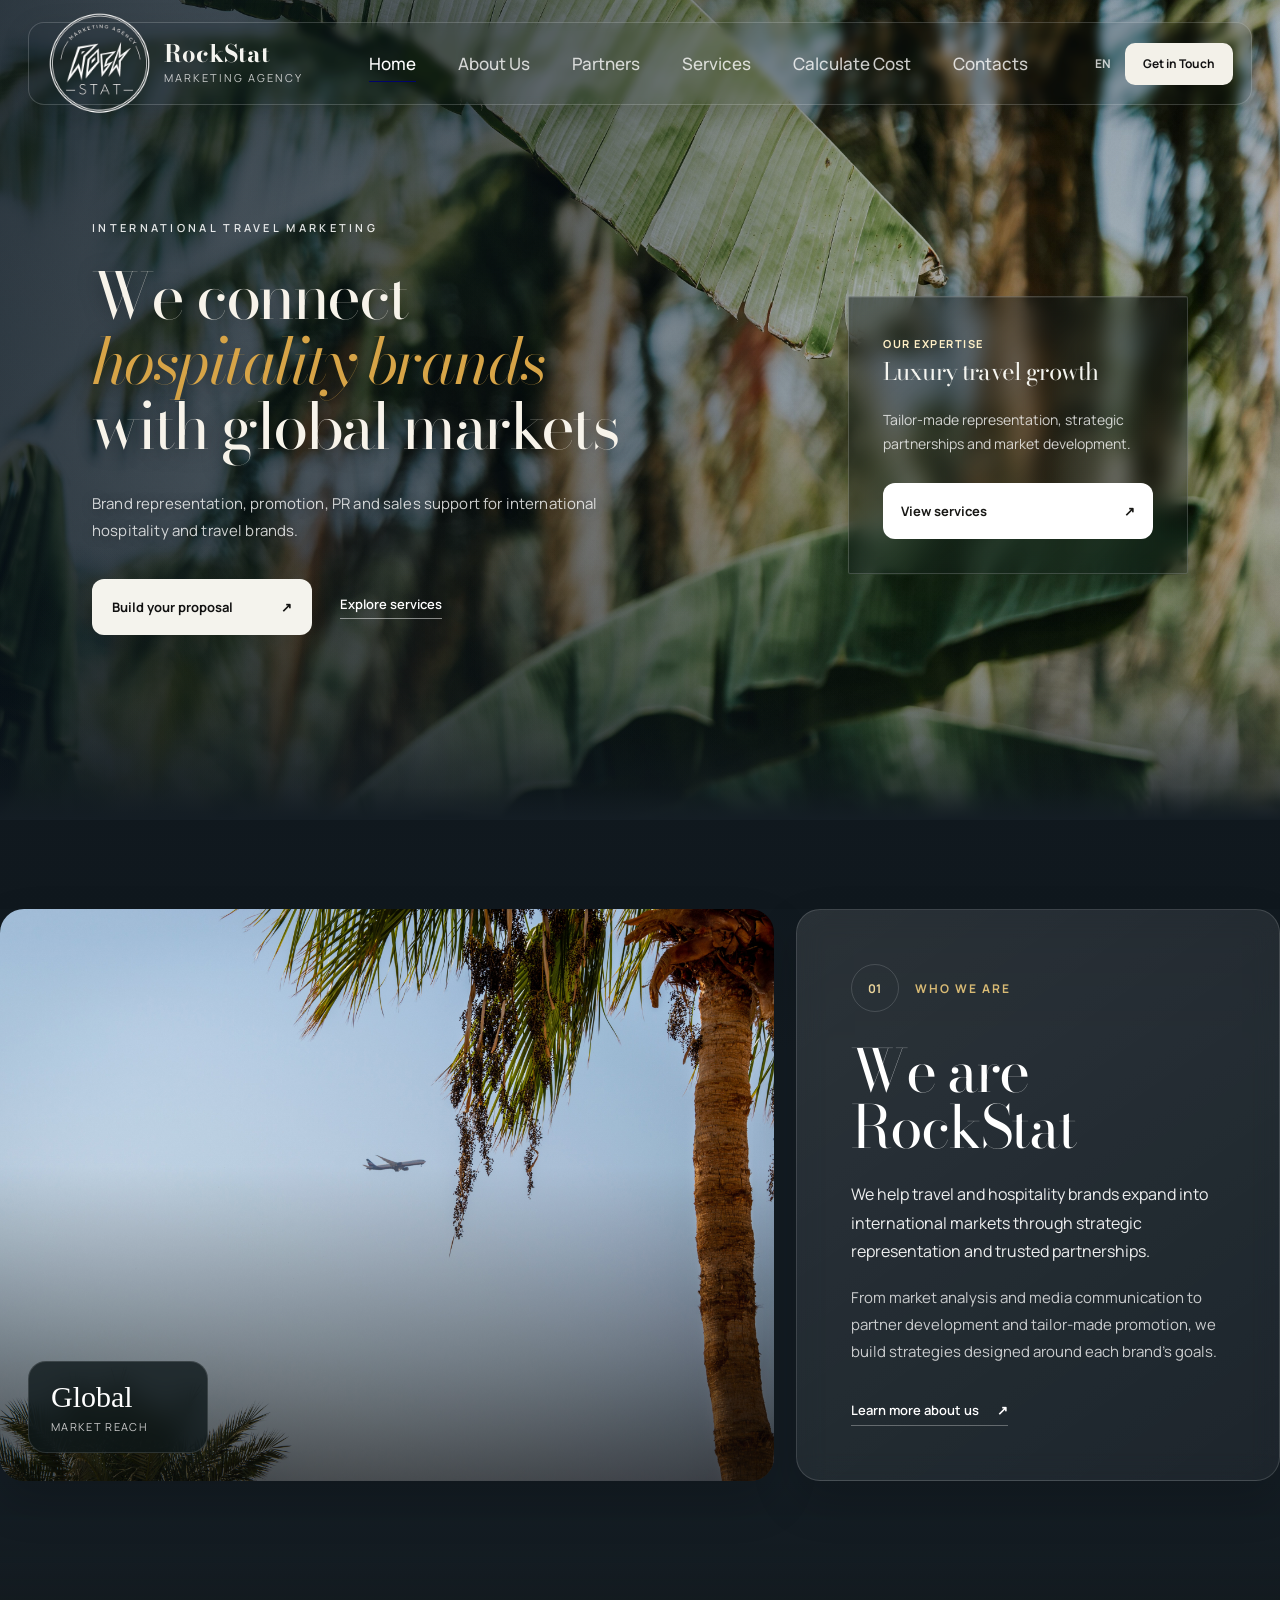
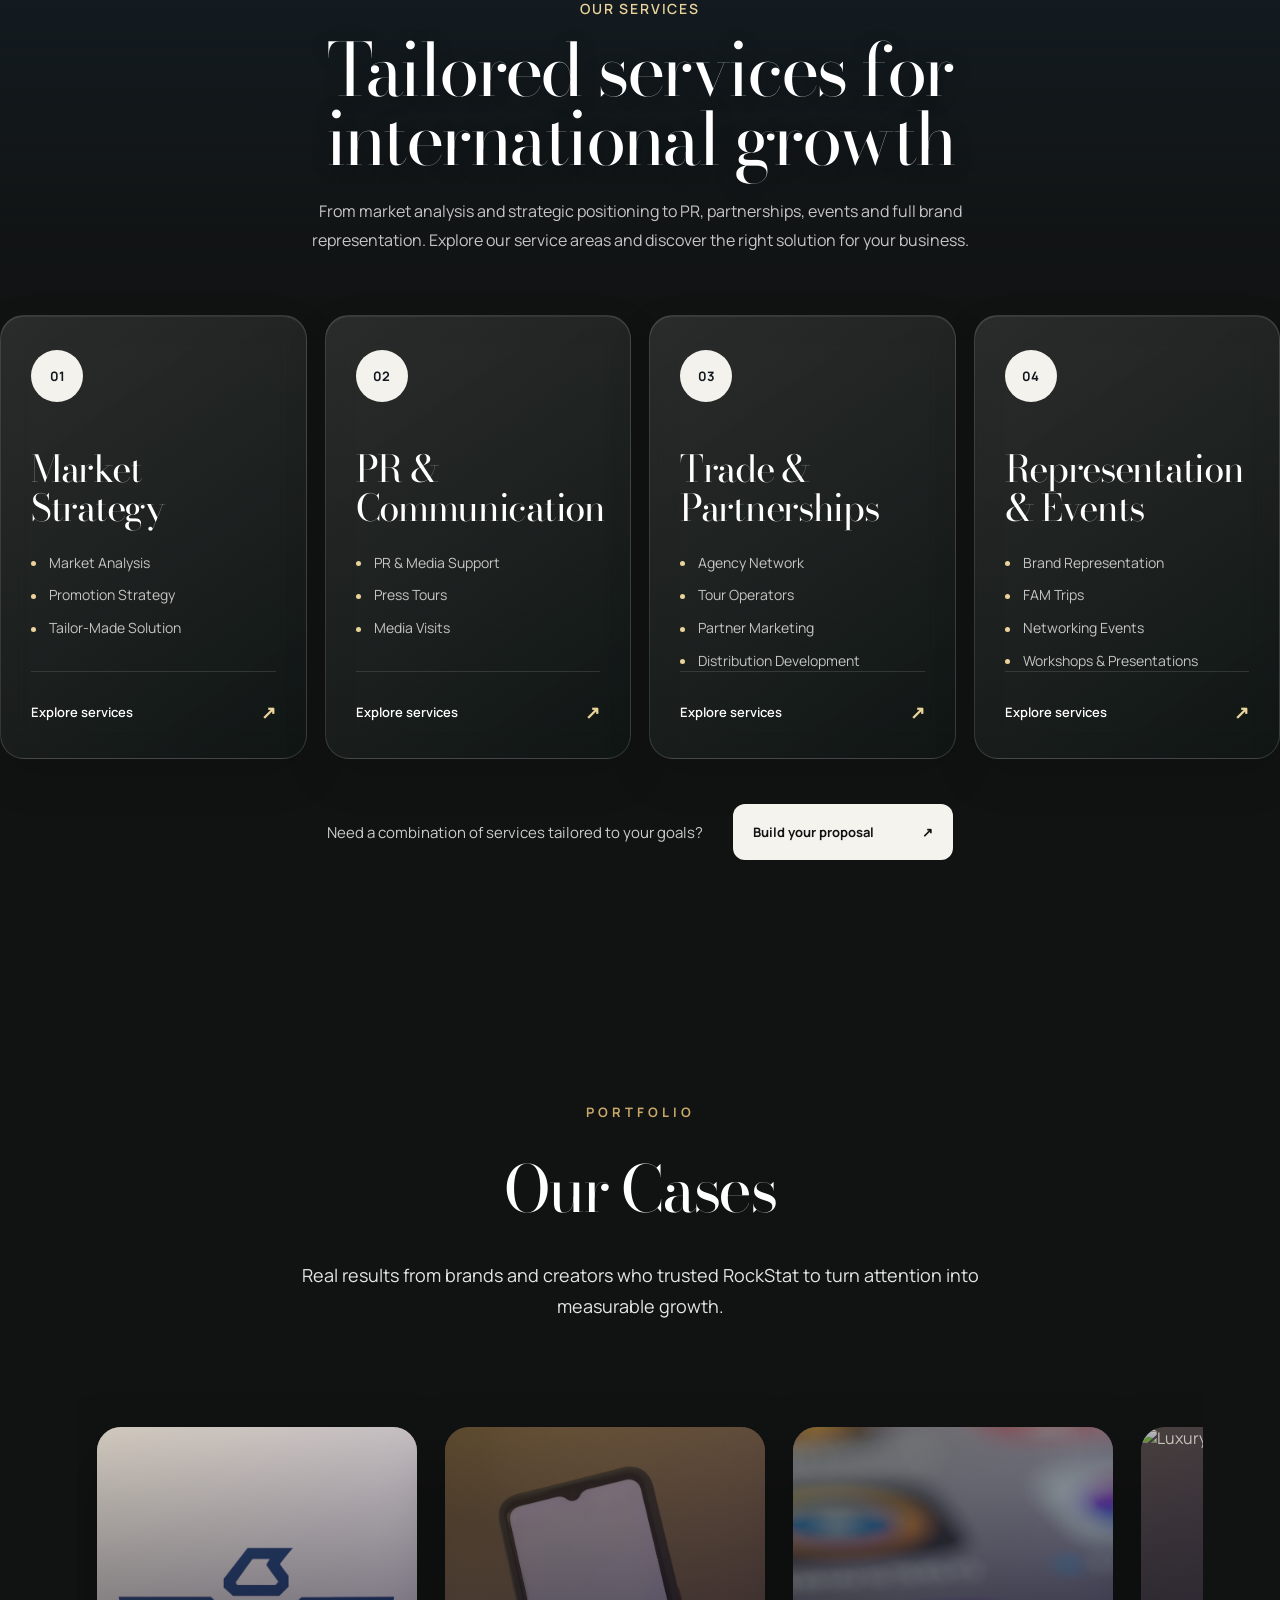
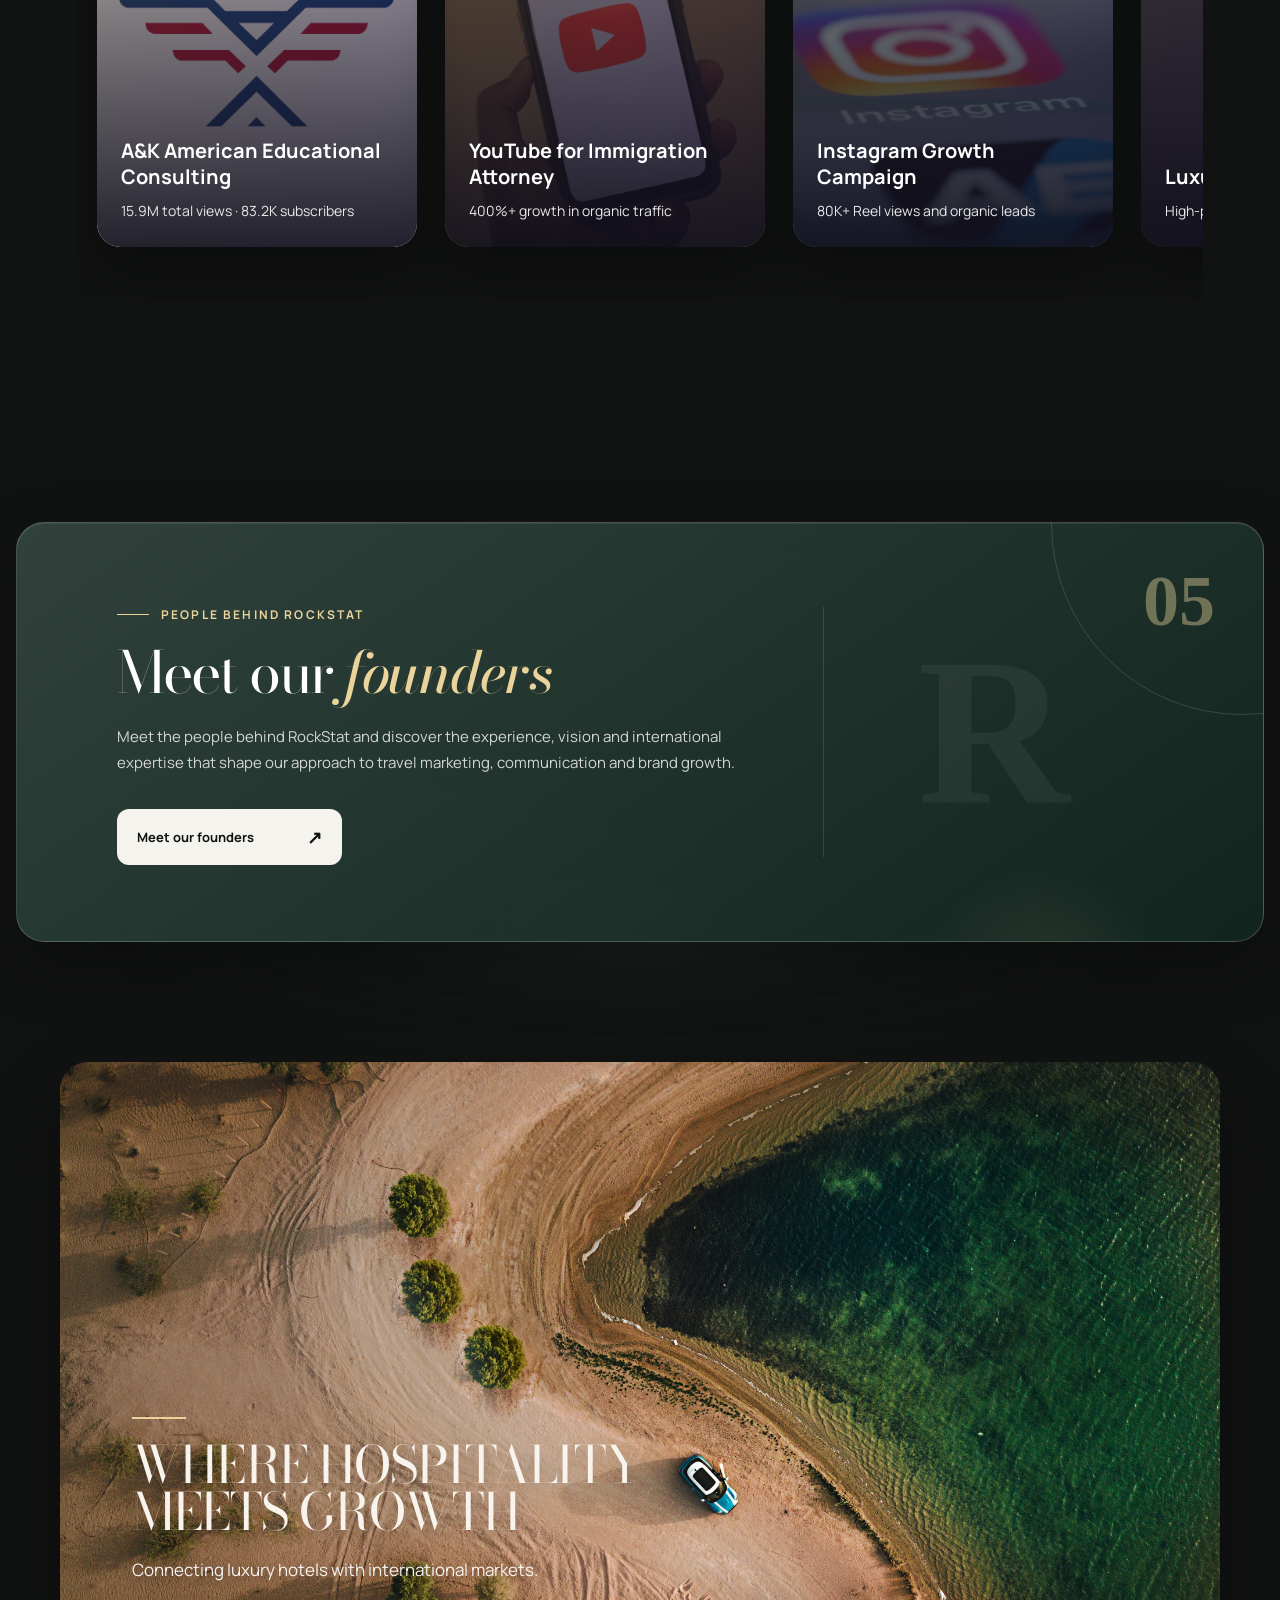
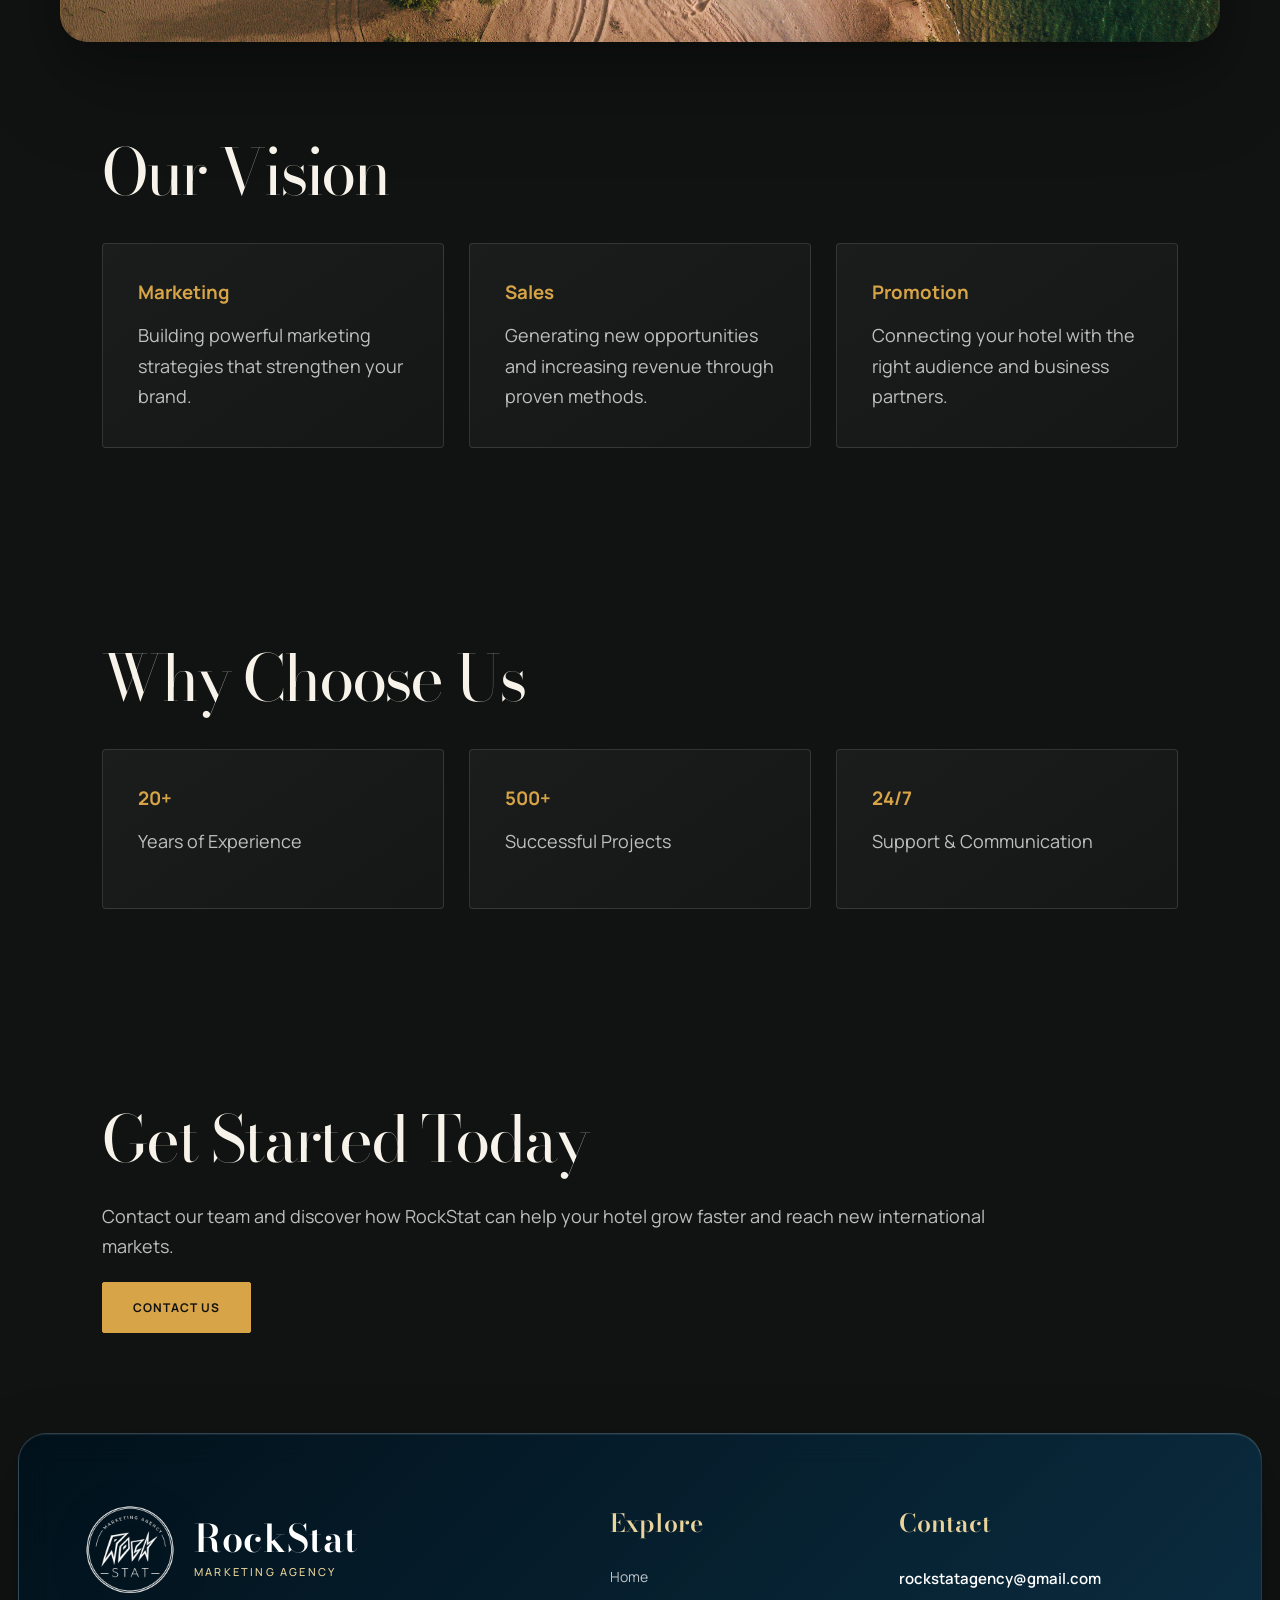
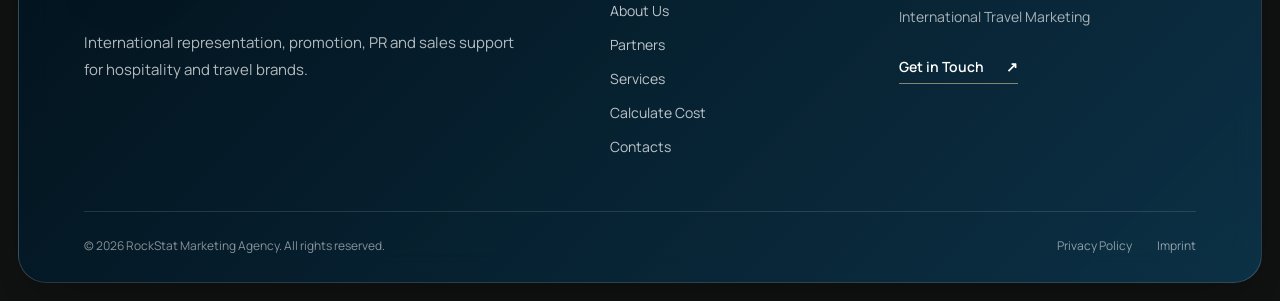
==== index.html @ 32757ea4 "Add files via upload" ====
<!DOCTYPE html>
<html lang="en">

<head>

  <meta charset="UTF-8">

  <meta
    name="viewport"
    content="width=device-width, initial-scale=1.0"
  >

  <title>RockStat Agency</title>

  <link
    rel="icon"
    type="image/png"
    href="media/logo2.png"
  >

 <link rel="preconnect" href="https://fonts.googleapis.com">

<link
  rel="preconnect"
  href="https://fonts.gstatic.com"
  crossorigin
>

<link
  href="https://fonts.googleapis.com/css2?family=Bodoni+Moda:opsz,wght@6..96,400;6..96,500;6..96,600&family=Manrope:wght@300;400;500;600;700&display=swap"
  rel="stylesheet"
>
  <link rel="stylesheet" href="index.css">

</head>

<body>

  <div class="page-wrapper">

    <main class="main-content">


      <!-- ==================================================
           HERO
           ================================================== -->

      <section class="hero-shell">

        <header class="navbar">

          <a
            href="index.html"
            class="brand"
            aria-label="RockStat home"
          >

            <img
              src="media/logo2.png"
              alt="RockStat logo"
            >

            <div>

              <strong>
                RockStat
              </strong>

              <span>
                Marketing Agency
              </span>

            </div>

          </a>


          <nav aria-label="Main navigation">

            <a
              href="index.html"
              class="active"
              aria-current="page"
            >
              Home
            </a>

            <a href="about.html">
              About Us
            </a>

            <a href="partners.html">
              Partners
            </a>

            <a href="services.html">
              Services
            </a>

            <a href="calculator.html">
              Calculate Cost
            </a>

            <a href="contacts.html">
              Contacts
            </a>

          </nav>


          <div class="nav-right">

            <span class="language">
              EN
            </span>

            <a
              href="contacts.html"
              class="nav-button"
            >
              Get in Touch
            </a>

          </div>

        </header>


        <section class="hero">

          <div class="hero-overlay"></div>


          <div class="hero-container">

            <div class="hero-content">


              <!-- LIJEVA STRANA -->

              <div class="hero-copy">

                <span class="hero-kicker">
                  INTERNATIONAL TRAVEL MARKETING
                </span>


              <div class="hero-heading">

  <h1>

    <span class="hero-line">
      We connect
    </span>

    <span class="hero-line hero-line-accent">
      hospitality brands
    </span>

    <span class="hero-line">
      with global markets
    </span>

  </h1>

</div>


                <p>
                  Brand representation, promotion, PR and sales support
                  for international hospitality and travel brands.
                </p>


                <div class="hero-actions">

                  <a
                    href="calculator.html"
                    class="primary-button"
                  >

                    Build your proposal

                    <span aria-hidden="true">
                      ↗
                    </span>

                  </a>


                  <a
                    href="services.html"
                    class="text-link"
                  >
                    Explore services
                  </a>

                </div>

              </div>


              <!-- DESNA KARTICA -->

              <aside class="hero-service-card">

                <span class="mini-label">
                  OUR EXPERTISE
                </span>

                <h2>
                  Luxury travel growth
                </h2>

                <p>
                  Tailor-made representation, strategic partnerships
                  and market development.
                </p>

                <a href="services.html">

                  View services

                  <span aria-hidden="true">
                    ↗
                  </span>

                </a>

              </aside>

            </div>

          </div>


          

        </section>

      </section>

      


  <!-- ==================================================
     WHO WE ARE
     ================================================== -->

<section class="intro-section" id="about">

  <div class="intro-grid">

    <!-- LIJEVA SLIKA -->

    <article class="intro-image-card">

      <img
        src="media/plane2.jpg"
        alt="Aircraft flying above the ocean"
        loading="lazy"
      >

      <div class="image-badge">
        <strong>Global</strong>
        <span>market reach</span>
      </div>

    </article>


    <!-- DESNA KARTICA -->

    <article class="intro-text-card">

      <div class="intro-card-top">

        <span class="section-number">
          01
        </span>

        <span class="section-kicker">
          WHO WE ARE
        </span>

      </div>

      <h2>
        We are RockStat
      </h2>

      <p class="intro-lead">
        We help travel and hospitality brands expand into international
        markets through strategic representation and trusted partnerships.
      </p>

      <p>
        From market analysis and media communication to partner development
        and tailor-made promotion, we build strategies designed around
        each brand’s goals.
      </p>

      <a href="about.html" class="card-link">
        Learn more about us
        <span aria-hidden="true">↗</span>
      </a>

    </article>

  </div>

</section>



      <!-- ==================================================
           SERVICES OVERVIEW
           ================================================== -->

      <section
        class="services-overview"
        id="services"
      >

        <div class="services-overview-heading">

          <span class="section-kicker">
            OUR SERVICES
          </span>

          <h2>
            Tailored services for international growth
          </h2>

          <p>
            From market analysis and strategic positioning to PR,
            partnerships, events and full brand representation.
            Explore our service areas and discover the right solution
            for your business.
          </p>

        </div>


        <div class="services-overview-grid">


          <!-- MARKET STRATEGY -->

          <a
            href="services.html#market-strategy"
            class="service-category-card"
          >

            <span class="service-number">
              01
            </span>

            <h3>
              Market Strategy
            </h3>

            <ul>

              <li>
                Market Analysis
              </li>

              <li>
                Promotion Strategy
              </li>

              <li>
                Tailor-Made Solution
              </li>

            </ul>

            <span class="service-card-link">

              Explore services

              <strong aria-hidden="true">
                ↗
              </strong>

            </span>

          </a>


          <!-- PR & COMMUNICATION -->

          <a
            href="services.html#pr-communication"
            class="service-category-card"
          >

            <span class="service-number">
              02
            </span>

            <h3>
              PR &amp; Communication
            </h3>

            <ul>

              <li>
                PR &amp; Media Support
              </li>

              <li>
                Press Tours
              </li>

              <li>
                Media Visits
              </li>

            </ul>

            <span class="service-card-link">

              Explore services

              <strong aria-hidden="true">
                ↗
              </strong>

            </span>

          </a>


          <!-- TRADE & PARTNERSHIPS -->

          <a
            href="services.html#trade-partnerships"
            class="service-category-card"
          >

            <span class="service-number">
              03
            </span>

            <h3>
              Trade &amp; Partnerships
            </h3>

            <ul>

              <li>
                Agency Network
              </li>

              <li>
                Tour Operators
              </li>

              <li>
                Partner Marketing
              </li>

              <li>
                Distribution Development
              </li>

            </ul>

            <span class="service-card-link">

              Explore services

              <strong aria-hidden="true">
                ↗
              </strong>

            </span>

          </a>


          <!-- REPRESENTATION & EVENTS -->

          <a
            href="services.html#representation-events"
            class="service-category-card"
          >

            <span class="service-number">
              04
            </span>

            <h3>
              Representation &amp; Events
            </h3>

            <ul>

              <li>
                Brand Representation
              </li>

              <li>
                FAM Trips
              </li>

              <li>
                Networking Events
              </li>

              <li>
                Workshops &amp; Presentations
              </li>

            </ul>

            <span class="service-card-link">

              Explore services

              <strong aria-hidden="true">
                ↗
              </strong>

            </span>

          </a>

        </div>


        <div class="services-overview-bottom">

          <p>
            Need a combination of services tailored to your goals?
          </p>

          <a
            href="calculator.html"
            class="primary-button"
          >

            Build your proposal

            <span aria-hidden="true">
              ↗
            </span>

          </a>

        </div>

      </section>



      <!-- ==================================================
           CASES
           ================================================== -->

      <section
        class="cases-section"
        id="cases"
      >

        <div class="cases-header">

          <span>
            PORTFOLIO
          </span>

          <h2>
            Our Cases
          </h2>

          <p>
            Real results from brands and creators who trusted RockStat
            to turn attention into measurable growth.
          </p>

        </div>


        <div class="cases-slider">


          <!-- CASE 1 -->

          <article class="case-card">

            <img
              src="media/consulting.png"
              alt="A&K American Educational Consulting case study"
              loading="lazy"
            >

            <div class="case-info">

              <h3>
                A&amp;K American Educational Consulting
              </h3>

              <p>
                15.9M total views · 83.2K subscribers
              </p>

            </div>

          </article>


          <!-- CASE 2 -->

          <article class="case-card">

            <img
              src="media/youtube2.jpg"
              alt="YouTube growth case study"
              loading="lazy"
            >

            <div class="case-info">

              <h3>
                YouTube for Immigration Attorney
              </h3>

              <p>
                400%+ growth in organic traffic
              </p>

            </div>

          </article>


          <!-- CASE 3 -->

          <article class="case-card">

            <img
              src="media/instagram.jpg"
              alt="Instagram growth case study"
              loading="lazy"
            >

            <div class="case-info">

              <h3>
                Instagram Growth Campaign
              </h3>

              <p>
                80K+ Reel views and organic leads
              </p>

            </div>

          </article>


          <!-- CASE 4 -->

          <article class="case-card">

            <img
              src="images/case4.jpg"
              alt="Luxury brand visibility case study"
              loading="lazy"
            >

            <div class="case-info">

              <h3>
                Luxury Brand Visibility
              </h3>

              <p>
                High-performance media positioning
              </p>

            </div>

          </article>

        </div>

      </section>





      <!-- ==================================================
     FOUNDERS PREVIEW
     ================================================== -->

<section
  class="founders-preview"
  id="about-us"
>

  <div class="founders-preview-inner">

    <div class="founders-preview-number">
      05
    </div>

    <div class="founders-preview-content">

      <span class="small-title">
        PEOPLE BEHIND ROCKSTAT
      </span>

      <h2>
        Meet our <em>founders</em>
      </h2>

      <p>
        Meet the people behind RockStat and discover the experience,
        vision and international expertise that shape our approach
        to travel marketing, communication and brand growth.
      </p>

      <a
        href="founders.html"
        class="founders-preview-link"
      >
        <span>Meet our founders</span>
        <span class="founders-preview-arrow">↗</span>
      </a>

    </div>

    <div class="founders-preview-decoration">
      <span>R</span>
    </div>

  </div>

</section>


  <!-- ==================================================
     LUXURY IMAGE SECTION
     ================================================== -->

<section class="luxury-ending">

  <div class="luxury-text">

    <h2>
      WHERE HOSPITALITY
      <br>
      MEETS GROWTH
    </h2>

    <p>
      Connecting luxury hotels with international markets.
    </p>

  </div>

</section>

      <!-- ==================================================
           OUR VISION
           ================================================== -->

      <section class="page-section">

        <div class="container">

          <h2>
            Our Vision
          </h2>

          <div class="services-grid">


            <article class="service-box">

              <h3>
                Marketing
              </h3>

              <p>
                Building powerful marketing strategies that strengthen your brand.
              </p>

            </article>


            <article class="service-box">

              <h3>
                Sales
              </h3>

              <p>
                Generating new opportunities and increasing revenue through proven methods.
              </p>

            </article>


            <article class="service-box">

              <h3>
                Promotion
              </h3>

              <p>
                Connecting your hotel with the right audience and business partners.
              </p>

            </article>

          </div>

        </div>

      </section>


      <!-- ==================================================
           WHY CHOOSE US
           ================================================== -->

      <section class="page-section">

        <div class="container">

          <h2>
            Why Choose Us
          </h2>

          <div class="partner-grid">


            <article class="partner-card">

              <h3>
                20+
              </h3>

              <p>
                Years of Experience
              </p>

            </article>


            <article class="partner-card">

              <h3>
                500+
              </h3>

              <p>
                Successful Projects
              </p>

            </article>


            <article class="partner-card">

              <h3>
                24/7
              </h3>

              <p>
                Support &amp; Communication
              </p>

            </article>

          </div>

        </div>

      </section>


      <!-- ==================================================
           CTA
           ================================================== -->

      <section class="page-section">

        <div class="container">

          <h2>
            Get Started Today
          </h2>

          <p>
            Contact our team and discover how RockStat can help your hotel
            grow faster and reach new international markets.
          </p>

          <a
            href="contacts.html"
            class="hero-btn"
          >
            Contact Us
          </a>

        </div>

      </section>

    </main>


    


    <!-- ====================================================
         FOOTER
         ==================================================== -->

    <footer class="footer">

      <div class="footer-container">


        <!-- LIJEVO: BREND -->

        <div class="footer-brand">

          <a
            href="index.html"
            class="footer-logo"
            aria-label="RockStat home"
          >

            <img
              src="media/logo2.png"
              alt="RockStat Marketing Agency logo"
            >

            <div>

              <strong>
                RockStat
              </strong>

              <span>
                Marketing Agency
              </span>

            </div>

          </a>

          <p>
            International representation, promotion, PR and sales
            support for hospitality and travel brands.
          </p>

        </div>


        <!-- SREDINA: NAVIGACIJA -->

        <div class="footer-column">

          <h3>
            Explore
          </h3>

          <nav
            class="footer-navigation"
            aria-label="Footer navigation"
          >

            <a href="index.html">
              Home
            </a>

            <a href="about.html">
              About Us
            </a>

            <a href="partners.html">
              Partners
            </a>

            <a href="services.html">
              Services
            </a>

            <a href="calculator.html">
              Calculate Cost
            </a>

            <a href="contacts.html">
              Contacts
            </a>

          </nav>

        </div>


        <!-- DESNO: KONTAKT -->

        <div class="footer-column">

          <h3>
            Contact
          </h3>

          <a
            href="mailto:rockstatagency@gmail.com"
            class="footer-email"
          >
            rockstatagency@gmail.com
          </a>

          <p>
            International Travel Marketing
          </p>

          <a
            href="contacts.html"
            class="footer-contact-link"
          >

            Get in Touch

            <span aria-hidden="true">
              ↗
            </span>

          </a>

        </div>

      </div>


      <div class="footer-bottom">

        <p>
          © 2026 RockStat Marketing Agency. All rights reserved.
        </p>

        <div class="footer-legal">

          <a href="privacy.html">
            Privacy Policy
          </a>

          <a href="imprint.html">
            Imprint
          </a>

        </div>

      </div>

    </footer>

  </div>

</body>

</html>
---- index.css ----
* {
  margin: 0;
  padding: 0;
  box-sizing: border-box;
}

:root {
  --background: #111312;
  --surface: rgba(27, 30, 28, 0.88);
  --surface-solid: #1a1d1b;
  --surface-soft: rgba(255, 255, 255, 0.055);
  --text: #f4f4ef;
  --muted: #b7bbb6;
  --accent: #01046a;
  --accent-light: #efe0bb;
  --border: rgba(255, 255, 255, 0.13);
  --shadow: 0 28px 80px rgba(0, 0, 0, 0.42);
}

html {
  scroll-behavior: smooth;
  background: var(--background);
}

body {
  min-height: 100vh;

  color: var(--text);
  background: var(--background);

  font-family: "Manrope", sans-serif;
  font-weight: 400;
}

a {
  color: inherit;
}

img {
  max-width: 100%;
}

/* =========================================================
   GLOBALNA POZADINSKA SLIKA

   Ovdje mijenjaš:
   images/travel-background.jpg

   Ova slika se proteže preko čitave stranice.
   ========================================================= */

.page-wrapper {
  position: relative;
  min-height: 100vh;
  isolation: isolate;
  background: #111312;
}

.page-wrapper::before {
  content: "";

  position: fixed;
  inset: 0;

  z-index: -2;

  background:
    linear-gradient(
      to bottom,
      rgba(18, 1, 30, 0.5),
      rgba(10, 11, 10, 0.5)
    ),
    url("media/palm2.jpg");

  background-size: cover;
  background-position: center top;
  background-repeat: no-repeat;

  filter:
    saturate(0.88)
    brightness(0.92)
    blur(0.6px);
}

.page-wrapper::after {
  content: "";

  position: fixed;
  inset: 0;

  z-index: -1;

  pointer-events: none;

  background:
    linear-gradient(
      to bottom,
      rgba(255,255,255,0.06),
      rgba(25,33,27,0.18)
    );
}

.main-content {
  width: 100%;
  overflow: hidden;
}

/* =========================================================
   HERO SHELL
   ========================================================= */

.hero-shell {
  width: 100%;
  margin: 0;
  padding: 0;
}

/* =========================================================
   NAVIGATION
   ========================================================= */

.navbar {
  position: absolute;
  top: 22px;
  left: 28px;
  right: 28px;
  z-index: 20;

  min-height: 68px;

  display: flex;
  align-items: center;
  justify-content: space-between;
  gap: 32px;

  padding: 12px 18px;

  border: 1px solid rgba(255, 255, 255, 0.18);
  border-radius: 16px;

  background: rgba(7, 18, 27, 0.08);

  backdrop-filter: blur(4px);
  -webkit-backdrop-filter: blur(4px);

  box-shadow: 0 8px 30px rgba(0, 0, 0, 0.12);
}

.brand {
  display: inline-flex;
  align-items: center;
  gap: 12px;
  text-decoration: none;
}
.brand img{

    width: 105px;
    height: 105px;

    object-fit:contain;

    margin-top:-24px;
    margin-bottom:-24px;

    z-index:5;
}

.brand strong,
.brand span {
  display: block;
}

.brand strong{

    font-family:"Cormorant Garamond",serif;

    font-size:24px;

    font-weight:700;

    line-height:1;
}

.brand span{

    margin-top:4px;

    font-size:11px;

    letter-spacing:.18em;

    color:rgba(255,255,255,.75);

    text-transform:uppercase;
}

.navbar nav {
  display: flex;
  align-items: center;
  gap:42px;
}

.navbar nav a {
  position: relative;

  color: rgba(255, 255, 255, 0.78);

  text-decoration: none;
  font-size:17px;
font-weight:500;
}

.navbar nav a::after {
  content: "";

  position: absolute;
  left: 0;
  right: 100%;
  bottom: -7px;

  height: 1px;

  background: var(--accent);
  transition: right 0.25s ease;
}

.navbar nav a:hover,
.navbar nav a.active {
  color: white;
}

.navbar nav a:hover::after,
.navbar nav a.active::after {
  right: 0;
}

.nav-right {
  display: flex;
  align-items: center;
  gap: 14px;
}

.language {
  color: rgba(255, 255, 255, 0.75);

  font-size: 12px;
  font-weight: 700;
}

.nav-button {
  display: inline-flex;
  align-items: center;
  justify-content: center;

  min-height: 42px;

  padding: 0 18px;

  border-radius: 10px;

  color: #111;
  background: #f3f1e9;

  text-decoration: none;
  font-size: 12px;
  font-weight: 700;
}
/* =========================================================
   HERO
   ========================================================= */

.hero {
  position: relative;

  width: 100%;
  min-height: 820px;

  overflow: hidden;
  border-radius: 0;

  background:
    linear-gradient(
      90deg,
      rgba(7, 18, 27, 0.76) 0%,
      rgba(7, 18, 27, 0.52) 38%,
      rgba(7, 18, 27, 0.14) 68%,
      rgba(7, 18, 27, 0.03) 100%
    ),
    url("media/palm2.jpg");

  background-size: cover;
  background-position: center 58%;
  background-repeat: no-repeat;

  margin: 0;
  box-shadow: none;
  clip-path: none;
}

/* =========================================================
   MEKI GRADIENT NA KRAJU HERO SLIKE
   ========================================================= */

.hero::after {
  content: "";

  position: absolute;
  inset: 0;

  z-index: 2;

  pointer-events: none;

  background:
    linear-gradient(
      to bottom,
      transparent 0%,
      transparent 65%,
      rgba(20, 29, 36, 0.08) 80%,
      rgba(20, 29, 36, 0.20) 90%,
      rgba(20, 29, 36, 0.38) 96%,
      #141d24 100%
    );
}
/* =========================================================
   HERO CONTAINER
   ========================================================= */

.hero-container {
  width: min(1450px, calc(100% - 44px));
  margin: 0 auto;
}


/* =========================================================
   HERO OVERLAY
   ========================================================= */

.hero-overlay {
  position: absolute;
  inset: 0;

  z-index: 1;
  pointer-events: none;

  background:
    linear-gradient(
      to bottom,
      rgba(5, 13, 20, 0.10) 0%,
      rgba(5, 13, 20, 0.02) 55%,
      rgba(5, 13, 20, 0.18) 100%
    );
}


/* =========================================================
   HERO CONTENT
   ========================================================= */

.hero-content {
  position: relative;
  z-index: 3;

  min-height: 820px;

  display: grid;
  grid-template-columns: minmax(0, 760px) 340px;
  justify-content: space-between;
  align-items: center;

  gap: 70px;

  padding: 100px 70px 70px;
}


/* =========================================================
   HERO LIJEVA STRANA
   ========================================================= */

.hero-copy {
  width: 100%;
  max-width: 720px;

  margin: 0;
}

.hero-kicker {
  display: inline-block;

  margin-bottom: 30px;

  color: rgba(255, 255, 255, 0.88);

  font-family: "Manrope", sans-serif;
  font-size: 11px;
  font-weight: 600;
  line-height: 1.4;

  letter-spacing: 0.30em;
  text-transform: uppercase;
}

.hero-heading {
  display: block;
}

.hero-heading h1 {
  width: 100%;
  max-width: 720px;

  margin: 0;

  color: #f7f3ea;

  font-family: "Bodoni Moda", serif;
  font-size: clamp(58px, 5vw, 82px);
  font-weight: 400;
  line-height: 0.98;

  letter-spacing: -0.04em;

  text-shadow:
    0 3px 22px rgba(0, 0, 0, 0.35);
}

.hero-line {
  display: block;
}

.hero-line + .hero-line {
  margin-top: 2px;
}

.hero-line-accent {
  color: #d7a447;

  font-style: italic;
  font-weight: 400;
}

.hero-copy > p {
  max-width: 560px;

  margin-top: 32px;

  color: rgba(255, 255, 255, 0.79);

  font-family: "Manrope", sans-serif;
  font-size: 15px;
  font-weight: 400;
  line-height: 1.85;

  letter-spacing: 0.01em;

  text-shadow:
    0 2px 12px rgba(0, 0, 0, 0.35);
}


/* =========================================================
   HERO BUTTONS
   ========================================================= */

.hero-actions {
  display: flex;
  align-items: center;
  flex-wrap: wrap;

  gap: 28px;

  margin-top: 34px;
}

.primary-button {
  min-width: 220px;
  min-height: 56px;

  display: inline-flex;
  align-items: center;
  justify-content: space-between;

  gap: 25px;

  padding: 0 20px;

  border-radius: 12px;

  color: #111111;
  background: #f4f3ed;

  text-decoration: none;

  font-size: 13px;
  font-weight: 700;

  transition:
    transform 0.25s ease,
    background 0.25s ease;
}

.primary-button:hover {
  background: #ffffff;
  transform: translateY(-2px);
}

.text-link,
.card-link {
  color: #ffffff;

  text-decoration: none;

  font-size: 13px;
  font-weight: 600;
}

.text-link {
  padding-bottom: 5px;

  border-bottom:
    1px solid rgba(255, 255, 255, 0.48);

  transition:
    color 0.25s ease,
    border-color 0.25s ease;
}

.text-link:hover {
  color: #ead49b;
  border-color: #ead49b;
}


/* =========================================================
   HERO DESNA KARTICA
   ========================================================= */

.hero-service-card {
  position: relative;
  align-self: center;

  width: 100%;

  margin-top: 20px;
  padding: 34px;

  border:
    1px solid rgba(255, 255, 255, 0.18);
border-radius: 2px;

  background:
  linear-gradient(
    145deg,
    rgba(10, 19, 22, 0.48),
    rgba(9, 17, 20, 0.28)
  );

  backdrop-filter: blur(10px);
  -webkit-backdrop-filter: blur(10px);

  box-shadow:
    0 18px 40px rgba(0, 0, 0, 0.18),
    inset 0 1px 0 rgba(255, 255, 255, 0.08);
}

.hero-service-card .mini-label {
  color: #fff0c7;

  font-size: 11px;
  font-weight: 700;

  letter-spacing: 0.14em;
  text-transform: uppercase;
}

.hero-service-card h2,
.hero-service-card h3 {
  .hero-service-card h2 {
  margin: 20px 0 0;

  color: #ffffff;

  font-family: "Bodoni Moda", serif;
  font-size: 42px;
  font-weight: 400;
  line-height: 0.98;

  letter-spacing: -0.04em;
}
}

.hero-service-card p {
  margin-top: 18px;

  color: rgba(255, 255, 255, 0.78);

  font-size: 14px;
  line-height: 1.7;
}

.hero-service-card a {
  width: 100%;
  min-height: 56px;

  display: flex;
  align-items: center;
  justify-content: space-between;

  margin-top: 28px;
  padding: 0 18px;

  border-radius: 12px;

  background: #ffffff;
  color: #171714;

  text-decoration: none;

  font-size: 13px;
  font-weight: 700;

  transition: transform 0.25s ease;
}

.hero-service-card a:hover {
  transform: translateY(-2px);
}



/* =========================================================
   INTRO / WHO WE ARE
   ========================================================= */

.intro-section {
  position: relative;

  margin-top: -1px;
  padding: 90px 0 0;

  background:
    linear-gradient(
      to bottom,
      #10181e 0%,
      #141d24 35%,
      #141d24 100%
    );
}


/* MEKI PRELAZ IZ HERO SLIKE */

.intro-section::before {
  content: "";

  position: absolute;
  top: -130px;
  left: 0;
  right: 0;

  height: 220px;

  pointer-events: none;

  background:
    linear-gradient(
      to bottom,
      transparent 0%,
      rgba(16, 24, 30, 0.18) 25%,
      rgba(16, 24, 30, 0.52) 55%,
      rgba(16, 24, 30, 0.84) 80%,
      #10181e 100%
    );
}

.intro-section::after {
  content: none;
}


/* =========================================================
   INTRO GRID
   ========================================================= */

.intro-grid {
  position: relative;
  z-index: 2;

  width: 100%;

  display: grid;
  grid-template-columns:
    minmax(0, 1.15fr)
    minmax(360px, 0.72fr);

  gap: 22px;

  margin: 0;
}
/* =========================================================
   INTRO CARDS
   ========================================================= */

.intro-image-card,
.intro-text-card {
  min-height: 560px;

  border-radius: 24px;
  overflow: hidden;

  box-shadow:
    0 20px 45px rgba(0, 0, 0, 0.18);
}


/* =========================================================
   INTRO IMAGE
   ========================================================= */

.intro-image-card {
  position: relative;
}

.intro-image-card img {
  width: 100%;
  height: 100%;

  display: block;

  object-fit: cover;
}

.intro-image-card::after {
  content: "";

  position: absolute;
  inset: 0;

  background:
    linear-gradient(
      to top,
      rgba(6, 8, 8, 0.66) 0%,
      rgba(6, 8, 8, 0.05) 55%,
      transparent 100%
    );
}


/* =========================================================
   IMAGE BADGE
   ========================================================= */

.image-badge {
  position: absolute;

  left: 28px;
  bottom: 28px;

  z-index: 2;

  min-width: 180px;

  padding: 18px 22px;

  border:
    1px solid rgba(255, 255, 255, 0.12);

  border-radius: 18px;

  background:
    rgba(12, 23, 25, 0.78);

  backdrop-filter: blur(12px);
  -webkit-backdrop-filter: blur(12px);
}

.image-badge strong {
  display: block;

  color: #ffffff;

  font-family:
    "Cormorant Garamond",
    "Playfair Display",
    serif;

  font-size: 30px;
  font-weight: 500;
}

.image-badge span {
  display: block;

  margin-top: 5px;

  color: #c8c8c8;

  font-size: 11px;
  letter-spacing: 0.12em;

  text-transform: uppercase;
}


/* =========================================================
   INTRO TEXT CARD
   ========================================================= */

.intro-text-card {
  display: flex;
  flex-direction: column;
  justify-content: center;

  padding: 54px;

  border:
    1px solid rgba(255, 255, 255, 0.14);

  background:
    linear-gradient(
      145deg,
      rgba(255, 255, 255, 0.10),
      rgba(255, 255, 255, 0.04)
    );

  backdrop-filter: blur(14px);
  -webkit-backdrop-filter: blur(14px);
}

.intro-card-top {
  display: flex;
  align-items: center;

  gap: 16px;

  margin-bottom: 32px;
}

.section-number {
  width: 48px;
  height: 48px;

  flex: 0 0 48px;

  display: grid;
  place-items: center;

  border:
    1px solid rgba(255, 255, 255, 0.15);

  border-radius: 50%;

  color: #ead49b;

  font-size: 12px;
  font-weight: 700;
}

.section-kicker {
  display: inline-block;

  color: #d8ba74;

  font-size: 12px;
  font-weight: 700;
  letter-spacing: 0.17em;

  text-transform: uppercase;
}

.intro-text-card h2 {
  margin: 0 0 24px;

  color: #ffffff;

  font-family:
    "Cormorant Garamond",
    "Playfair Display",
    serif;

  font-size: clamp(48px, 4.6vw, 68px);
font-weight: 400;
line-height: 0.95;

  letter-spacing: -0.03em;
}

.intro-text-card p {
  max-width: 520px;

  margin: 0 0 18px;

  color: rgba(255, 255, 255, 0.76);

  font-size: 15px;
  line-height: 1.8;
}

.intro-text-card .intro-lead {
  color: rgba(255, 255, 255, 0.92);

  font-size: 16px;
}

.card-link {
  width: fit-content;

  display: inline-flex;
  align-items: center;

  gap: 18px;

  margin-top: 18px;
  padding-bottom: 6px;

  color: #ffffff;

  border-bottom:
    1px solid rgba(255, 255, 255, 0.30);

  text-decoration: none;

  font-size: 13px;
  font-weight: 600;

  transition:
    color 0.25s ease,
    border-color 0.25s ease;
}

.card-link:hover {
  color: #ead49b;
  border-color: #ead49b;
}


/* =========================================================
   RESPONSIVE — TABLET
   ========================================================= */

@media (max-width: 1000px) {

  .hero-content {
    min-height: auto;

    grid-template-columns: 1fr;

    gap: 35px;

    padding: 90px 40px 80px;
  }

  .hero-service-card {
    max-width: 430px;

    margin-top: 0;
  }

  .intro-section {
    width: min(100% - 36px, 1320px);

    margin: 0 auto;
    padding: 36px 0 80px;
  }

  .intro-grid {
    grid-template-columns: 1fr;
  }

  .intro-image-card,
  .intro-text-card {
    min-height: 520px;
  }

}


/* =========================================================
   RESPONSIVE — MOBILE
   ========================================================= */

@media (max-width: 650px) {

  .hero {
    min-height: auto;

    background-position: 62% center;
  }

  .hero-container {
    width: min(100% - 28px, 1450px);
  }

  .hero-content {
    min-height: auto;

    padding: 105px 10px 70px;
  }

  .hero-heading h1 {
    font-size: clamp(42px, 14vw, 58px);
  }

  .hero-copy > p {
    font-size: 15px;
  }

  .hero-actions {
    align-items: flex-start;
    flex-direction: column;

    gap: 20px;
  }

  .hero-service-card {
    padding: 27px;
  }

  .intro-section {
    width: min(100% - 28px, 1320px);

    margin: 0 auto;
    padding: 28px 0 70px;
  }

  .intro-grid {
    grid-template-columns: 1fr;

    gap: 16px;
  }

  .intro-image-card {
    min-height: 430px;
  }

  .intro-text-card {
    min-height: auto;

    padding: 36px 28px;
  }

  .intro-text-card h2 {
    font-size: 44px;
  }

}
/* =========================================================
   SERVICES OVERVIEW
   ========================================================= */

/* =========================================================
   SERVICES OVERVIEW
   ========================================================= */

.services-overview {
  position: relative;

  margin-top: -2px;
  padding: 120px 0;

  overflow: hidden;
}


/* MEKI PRELAZ IZ WHO WE ARE SEKCIJE */

.services-overview::before {
  content: "";

  position: absolute;
  inset: 0;

  z-index: 1;
  pointer-events: none;

  background:
    linear-gradient(
      to bottom,
      #141d24 0%,
      rgba(20, 29, 36, 0.88) 8%,
      rgba(20, 29, 36, 0.56) 18%,
      rgba(20, 29, 36, 0.22) 30%,
      transparent 42%
    );
}

.services-overview-heading {
  max-width: 860px;

  margin: 0 auto 60px;

  text-align: center;
}

.services-overview-heading .section-kicker {
  display: block;

  color: #ead49b;

  font-size: 14px;
  font-weight: 600;
  letter-spacing: 0.13em;
  text-transform: uppercase;
}

.services-overview-heading h2 {
  margin-top: 18px;

  color: #ffffff;

  font-family: "Cormorant Garamond", "Playfair Display", serif;
  font-size: clamp(52px, 5.7vw, 82px);
    font-weight: 400;
    line-height: 0.94;
  letter-spacing: -0.03em;

  text-shadow: 0 3px 20px rgba(0, 0, 0, 0.25);
}

.services-overview-heading p {
  max-width: 720px;

  margin: 24px auto 0;

  color: rgba(255, 255, 255, 0.76);

  font-size: 16px;
  line-height: 1.8;
}

/* KARTICE */

.services-overview-grid {
  display: grid;
  grid-template-columns: repeat(4, minmax(0, 1fr));
  gap: 18px;
}

.service-category-card {
  position: relative;

  min-height: 430px;

  display: flex;
  flex-direction: column;

  padding: 34px 30px;

  overflow: hidden;

  border: 1px solid rgba(255, 255, 255, 0.14);
  border-radius: 24px;

  background:
    linear-gradient(
      145deg,
      rgba(255, 255, 255, 0.11),
      rgba(14, 31, 27, 0.3)
    );

  backdrop-filter: blur(15px);
  -webkit-backdrop-filter: blur(15px);

  color: #ffffff;
  text-decoration: none;

  box-shadow:
    0 18px 45px rgba(0, 0, 0, 0.12),
    inset 0 1px 0 rgba(255, 255, 255, 0.08);

  transition:
    transform 0.3s ease,
    border-color 0.3s ease,
    background 0.3s ease,
    box-shadow 0.3s ease;
}

.service-category-card:hover {
  transform: translateY(-8px);

  border-color: rgba(234, 212, 155, 0.48);

  background:
    linear-gradient(
      145deg,
      rgba(255, 255, 255, 0.15),
      rgba(14, 31, 27, 0.4)
    );

  box-shadow:
    0 25px 55px rgba(0, 0, 0, 0.22),
    inset 0 1px 0 rgba(255, 255, 255, 0.1);
}

/* BROJ */

.service-number {
  width: 52px;
  height: 52px;

  display: grid;
  place-items: center;

  border-radius: 50%;

  background: #f4f2ec;
  color: #111820;

  font-size: 13px;
  font-weight: 700;
}

/* NASLOV */

.service-category-card h3 {
  margin-top: 48px;

  color: #ffffff;

  font-family: "Cormorant Garamond", "Playfair Display", serif;
  font-size: 37px;
font-weight: 400;
  line-height: 1.05;
  letter-spacing: -0.02em;
}

/* LISTA */

.service-category-card ul {
  display: grid;
  gap: 11px;

  margin-top: 24px;
  padding: 0;

  list-style: none;
}

.service-category-card li {
  position: relative;

  padding-left: 18px;

  color: rgba(255, 255, 255, 0.74);

  font-size: 14px;
  line-height: 1.55;
}

.service-category-card li::before {
  content: "";

  position: absolute;
  top: 0.68em;
  left: 0;

  width: 5px;
  height: 5px;

  border-radius: 50%;

  background: #ead49b;
}

/* DONJI LINK */

.service-card-link {
  display: flex;
  align-items: center;
  justify-content: space-between;

  margin-top: auto;
  padding-top: 28px;

  border-top: 1px solid rgba(255, 255, 255, 0.12);

  color: #ffffff;

  font-size: 13px;
  font-weight: 600;
}

.service-card-link strong {
  color: #ead49b;
  font-size: 18px;

  transition: transform 0.25s ease;
}

.service-category-card:hover .service-card-link strong {
  transform: translate(3px, -3px);
}

/* DONJI CTA */

.services-overview-bottom {
  display: flex;
  align-items: center;
  justify-content: center;
  flex-wrap: wrap;
  gap: 30px;

  margin-top: 45px;
}

.services-overview-bottom p {
  color: rgba(255, 255, 255, 0.78);

  font-size: 15px;
}

/* SADRŽAJ IZNAD GRADIENTA */

.services-overview-heading,
.services-overview-grid,
.services-overview-bottom {
  position: relative;
  z-index: 2;
}

/* =========================================================
   RESPONSIVE
   ========================================================= */

@media (max-width: 1100px) {

  .services-overview-grid {
    grid-template-columns: repeat(2, minmax(0, 1fr));
  }

}

@media (max-width: 650px) {

  .services-overview {
    width: min(100% - 28px, 1320px);
    padding: 60px 0 90px;
  }

  .services-overview-heading {
    margin-bottom: 40px;
  }

  .services-overview-heading h2 {
    font-size: clamp(40px, 12vw, 58px);
  }

  .services-overview-heading p {
    font-size: 15px;
  }

  .services-overview-grid {
    grid-template-columns: 1fr;
  }

  .service-category-card {
    min-height: 390px;
  }

  .services-overview-bottom {
    align-items: stretch;
    flex-direction: column;

    text-align: center;
  }

  .services-overview-bottom .primary-button {
    width: 100%;
  }

}

/* =========================================================
   FOUNDERS PREVIEW
   USKLAĐENO SA OSTATKOM STRANICE
   ========================================================= */
/* =========================================================
   FOUNDERS PREVIEW
   MEKI PRIJELAZ PREMA LUXURY SLICI
   ========================================================= */
.founders-preview {
  position: relative;
  z-index: 2;

  width: calc(100% - 32px);
  max-width: 1760px;

  margin: 100px auto 0;
  padding: 0;

  background: transparent;
}

/* BLAGI SJAJ ISPOD FOUNDERS KARTICE */

.founders-preview::after {
  content: "";

  position: absolute;
  z-index: -1;

  left: 50%;
  bottom: -110px;

  width: min(1050px, 90vw);
  height: 260px;

  transform: translateX(-50%);

  pointer-events: none;

  background:
    radial-gradient(
      ellipse at center,
      rgba(55, 83, 70, 0.28) 0%,
      rgba(19, 35, 30, 0.15) 38%,
      transparent 72%
    );

  filter: blur(24px);
}


/* =========================================================
   GLAVNA FOUNDERS KARTICA
   ========================================================= */

.founders-preview-inner {
  position: relative;

  min-height: 420px;

  display: grid;
  grid-template-columns: minmax(0, 1fr) 340px;
  align-items: center;

  gap: 70px;

  padding: 70px 100px;

  overflow: hidden;

  border: 1px solid rgba(255, 255, 255, 0.18);
  border-radius: 28px;

  background:
    linear-gradient(
      145deg,
      rgba(54, 74, 67, 0.86),
      rgba(17, 38, 31, 0.94)
    );

  backdrop-filter: blur(16px);
  -webkit-backdrop-filter: blur(16px);

  box-shadow:
    0 24px 65px rgba(0, 0, 0, 0.28),
    inset 0 1px 0 rgba(255, 255, 255, 0.08);
}

/* BLAGI ZLATNI SJAJ */

.founders-preview-inner::before {
  content: "";

  position: absolute;

  width: 380px;
  height: 380px;

  right: -170px;
  top: -190px;

  border: 1px solid rgba(234, 212, 155, 0.18);
  border-radius: 50%;

  pointer-events: none;
}


/* DONJI BLAGI SJAJ */

.founders-preview-inner::after {
  content: "";

  position: absolute;

  width: 260px;
  height: 260px;

  right: 90px;
  bottom: -180px;

  border-radius: 50%;

  background:
    radial-gradient(
      circle,
      rgba(234, 212, 155, 0.09),
      transparent 68%
    );

  pointer-events: none;
}


/* =========================================================
   BROJ 05
   ========================================================= */

.founders-preview-number {
  position: absolute;

  top: 42px;
  right: 48px;

  z-index: 2;

  color: rgba(234, 212, 155, 0.42);

  font-family:
    "Cormorant Garamond",
    "Playfair Display",
    serif;

  font-size: 72px;
  font-weight: 600;
  line-height: 1;
}


/* =========================================================
   SADRŽAJ
   ========================================================= */

.founders-preview-content {
  position: relative;
  z-index: 3;

  max-width: 720px;
}


/* MALI NASLOV */

.founders-preview-content .small-title {
  display: inline-flex;
  align-items: center;

  gap: 12px;

  color: #ead49b;

  font-size: 12px;
  font-weight: 700;

  letter-spacing: 0.18em;
  text-transform: uppercase;
}

.founders-preview-content .small-title::before {
  content: "";

  width: 32px;
  height: 1px;

  background: #ead49b;
}


/* GLAVNI NASLOV */

.founders-preview-content h2 {
  max-width: 600px;

  margin-top: 22px;

  color: #ffffff;

  font-family:
    "Cormorant Garamond",
    "Playfair Display",
    serif;

  font-size: clamp(48px, 4.5vw, 70px);
  font-weight: 500;
  line-height: 0.95;

  letter-spacing: -0.035em;
}

.founders-preview-content h2 em {
  display: inline;

  color: #ead49b;

  font-weight: 500;
}


/* OPIS */

.founders-preview-content p {
  max-width: 650px;

  margin-top: 24px;

  color: rgba(255, 255, 255, 0.8);

  font-size: 15px;
  font-weight: 400;
  line-height: 1.75;
}


/* =========================================================
   DUGME
   ========================================================= */

.founders-preview-link {
  min-width: 225px;
  min-height: 56px;

  display: inline-flex;
  align-items: center;
  justify-content: space-between;

  gap: 28px;

  margin-top: 32px;
  padding: 0 20px;

  border: 0;
  border-radius: 12px;

  color: #111111;
  background: #f4f3ed;

  text-decoration: none;

  font-size: 13px;
  font-weight: 700;

  transition:
    transform 0.25s ease,
    background 0.25s ease;
}

.founders-preview-link:hover {
  color: #111111;
  background: #ffffff;

  transform: translateY(-2px);
}

.founders-preview-arrow {
  display: inline-flex;
  align-items: center;
  justify-content: center;

  font-size: 18px;

  transition: transform 0.25s ease;
}

.founders-preview-link:hover .founders-preview-arrow {
  transform: translate(2px, -2px);
}


/* =========================================================
   DESNA DEKORATIVNA STRANA
   ========================================================= */

.founders-preview-decoration {
  position: relative;
  z-index: 2;

  min-height: 250px;

  display: flex;
  align-items: center;
  justify-content: center;

  border-left: 1px solid rgba(255, 255, 255, 0.13);
}

.founders-preview-decoration span {
  color: rgba(255, 255, 255, 0.055);

  font-family:
    "Cormorant Garamond",
    "Playfair Display",
    serif;

  font-size: 210px;
  font-weight: 600;
  line-height: 0.75;

  user-select: none;
}

/* =========================================================
   CASES
   ========================================================= */

.cases-section {
  position: relative;

  padding: 120px 6%;

  color: white;
  background: transparent;

  overflow: hidden;
}

/* =========================================================
   CASES → LUXURY IMAGE TRANSITION
   ========================================================= */



.cases-header {
  max-width: 760px;

  margin: 0 auto 70px;

  text-align: center;
}

.cases-header span {
  color: #c9a86a;

  font-size: 13px;
  font-weight: 700;
  letter-spacing: 4px;
}

.cases-header h2 {
  margin: 18px 0 22px;

  font-family: "Playfair Display", serif;
  font-size: 64px;
}

.cases-header p {
  color: #e4e4e4;

  font-size: 18px;
  line-height: 1.7;
}

.cases-slider {
  display: flex;
  align-items: center;
  gap: 28px;

  overflow-x: auto;

  padding: 35px 20px 55px;

  scroll-behavior: smooth;
}

.case-card {
  position: relative;

  width: 320px;
  min-width: 320px;
  height: 420px;

  border-radius: 24px;

  overflow: hidden;

  background: #2a2838;

  box-shadow: 0 25px 60px rgba(0, 0, 0, 0.35);

  transition:
    transform 0.35s ease,
    box-shadow 0.35s ease;

  cursor: pointer;
}

.case-card img {
  width: 100%;
  height: 100%;

  object-fit: cover;

  display: block;

  transition:
    transform 0.35s ease,
    filter 0.35s ease;
}

.case-card::after {
  content: "";

  position: absolute;
  inset: 0;

  z-index: 1;

  background:
    linear-gradient(
      to top,
      rgba(15, 14, 25, 0.9),
      rgba(15, 14, 25, 0.15)
    ),
    linear-gradient(
      135deg,
      rgba(201, 168, 106, 0.25),
      rgba(95, 62, 160, 0.25)
    );
}

.case-info {
  position: absolute;
  z-index: 2;

  left: 24px;
  right: 24px;
  bottom: 26px;
}

.case-info h3 {
  margin-bottom: 10px;

  font-size: 20px;
  line-height: 1.3;
}

.case-info p {
  color: #e8e8e8;

  font-size: 14px;
  line-height: 1.5;
}

.case-card:hover {
  transform: translateY(-18px) scale(1.04);

  box-shadow: 0 35px 80px rgba(201, 168, 106, 0.35);
}

.case-card:hover img {
  transform: scale(1.12);

  filter: brightness(1.12);
}

.cases-slider::-webkit-scrollbar {
  height: 8px;
}

.cases-slider::-webkit-scrollbar-track {
  border-radius: 20px;

  background: rgba(255, 255, 255, 0.08);
}

.cases-slider::-webkit-scrollbar-thumb {
  border-radius: 20px;

  background: #c9a86a;
}
/* =========================================================
   LUXURY IMAGE
   ========================================================= */

.luxury-ending {
  position: relative;

  width: min(1500px, calc(100% - 120px));
  min-height: 580px;

  margin: 120px auto 0;

  overflow: hidden;

  border-radius: 28px;

  background: url("media/dubainature2.jpg") center center / cover no-repeat;

  box-shadow:
    0 20px 45px rgba(0,0,0,.18),
    0 45px 90px rgba(0,0,0,.24);

  isolation: isolate;
}

/* BLAGI TAMNI OVERLAY RADI ČITLJIVOSTI */

.luxury-ending::before{
    content:"";

    position:absolute;
    inset:0;

    background:
        linear-gradient(
            90deg,
            rgba(8,12,16,.32) 0%,
            rgba(8,12,16,.14) 28%,
            rgba(8,12,16,0) 55%
        );

    z-index:1;
}


/* =========================================================
   TEXT
   ========================================================= */

.luxury-text{

    position:absolute;

    left:72px;
    bottom:58px;

    z-index:2;

    width:560px;
    max-width:calc(100% - 120px);

    padding:0;

    background:none;
    border:none;
    backdrop-filter:none;
}


.luxury-text h2{

    margin:0;

    color:#f8f4ed;

    font-family:
    "Cormorant Garamond",
    "Playfair Display",
    serif;

    font-size:clamp(48px,4vw,72px);

    font-weight:500;

    line-height:.92;

    letter-spacing:-.03em;

    text-shadow:
        0 6px 18px rgba(0,0,0,.28);
}


.luxury-text p{

    margin-top:20px;

    max-width:420px;

    color:rgba(255,255,255,.92);

    font-size:17px;

    line-height:1.65;

    text-shadow:
        0 3px 10px rgba(0,0,0,.35);
}

.luxury-text::before{

    content:"";

    display:block;

    width:54px;
    height:2px;

    margin-bottom:22px;

    background:#ead49b;
}
/* =========================================================
   NORMALNE SEKCIJE
   ========================================================= */

.page-section{
    position:relative;

    min-height:auto;

    padding:100px 8%;

    background:transparent;
}

.container {
  max-width: 1200px;

  margin: 0 auto;
}

.page-section h2 {
  margin-bottom: 30px;

  color: #f7f3ea;

  font-family: "Bodoni Moda", serif;
  font-size: clamp(44px, 5vw, 64px);
  font-weight: 400;
  line-height: 0.96;
}

.page-section p {
  max-width: 900px;

  color: rgba(255, 255, 255, 0.72);

  font-size: 18px;
  line-height: 1.7;
}

.partner-grid,
.services-grid {
  display: grid;
  grid-template-columns: repeat(3, 1fr);

  gap: 25px;

  margin-top: 40px;
}

.partner-card,
.service-box {
  min-height: 160px;

  padding: 35px;

  border: 1px solid rgba(255, 255, 255, 0.12);
  border-radius: 4px;

  background:
    linear-gradient(
      145deg,
      rgba(255, 255, 255, 0.045),
      rgba(255, 255, 255, 0.018)
    );
}

.partner-card h3,
.service-box h3 {
  margin-bottom: 15px;

  color: #d7a447;
}

.hero-btn {
  display: inline-flex;
  align-items: center;
  justify-content: center;

  margin-top: 20px;
  padding: 16px 30px;

  border: 1px solid #d7a447;
  border-radius: 2px;

  color: #111111;
  background: #d7a447;

  font-family: "Manrope", sans-serif;
  font-size: 12px;
  font-weight: 700;

  letter-spacing: 0.08em;
  text-decoration: none;
  text-transform: uppercase;

  cursor: pointer;
}

/* =========================================================
   FOOTER
   ========================================================= */

.footer {
  position: relative;
  z-index: 5;

  width: min(1450px, calc(100% - 36px));

  margin: 0 auto 18px;
  padding: 70px 65px 28px;

  border: 1px solid rgba(255, 255, 255, 0.16);
  border-radius: 28px;

  background:
    linear-gradient(
      135deg,
      rgba(0, 17, 28, 0.9),
      rgba(11, 57, 84, 0.78)
    );

  backdrop-filter: blur(16px);
  -webkit-backdrop-filter: blur(16px);

  box-shadow:
    0 24px 70px rgba(0, 0, 0, 0.28),
    inset 0 1px 0 rgba(255, 255, 255, 0.08);

  color: #ffffff;
}

.footer-container {
  display: grid;
  grid-template-columns: minmax(280px, 1.5fr) 0.7fr 1fr;
  gap: 80px;

  padding-bottom: 55px;
}

/* BREND */

.footer-brand {
  max-width: 480px;
}

.footer-logo {
  display: inline-flex;
  align-items: center;
  gap: 18px;

  color: #ffffff;
  text-decoration: none;
}

.footer-logo img {
  width: 92px;
  height: 92px;

  object-fit: contain;

  filter: drop-shadow(0 8px 20px rgba(0, 0, 0, 0.3));
}

.footer-logo strong,
.footer-logo span {
  display: block;
}

.footer-logo strong {
  font-family: "Cormorant Garamond", "Playfair Display", serif;

  font-size: 38px;
  font-weight: 600;
  line-height: 0.95;
}

.footer-logo span {
  margin-top: 8px;

  color: #ead49b;

  font-size: 11px;
  font-weight: 500;
  letter-spacing: 0.2em;
  text-transform: uppercase;
}

.footer-brand > p {
  max-width: 430px;

  margin-top: 28px;

  color: rgba(255, 255, 255, 0.7);

  font-size: 15px;
  line-height: 1.8;
}

/* KOLONE */

.footer-column h3 {
  margin-bottom: 25px;

  color: #ead49b;

  font-family: "Cormorant Garamond", "Playfair Display", serif;

  font-size: 25px;
  font-weight: 600;
}

.footer-navigation {
  display: flex;
  flex-direction: column;
  align-items: flex-start;
  gap: 15px;
}

.footer-navigation a {
  position: relative;

  color: rgba(255, 255, 255, 0.74);

  text-decoration: none;

  font-size: 14px;

  transition:
    color 0.25s ease,
    transform 0.25s ease;
}

.footer-navigation a:hover {
  color: #ffffff;
  transform: translateX(4px);
}

/* KONTAKT */

.footer-email {
  display: inline-block;

  color: #ffffff;

  text-decoration: none;
  overflow-wrap: anywhere;

  font-size: 15px;
  font-weight: 600;

  transition: color 0.25s ease;
}

.footer-email:hover {
  color: #ead49b;
}

.footer-column > p {
  margin-top: 16px;

  color: rgba(255, 255, 255, 0.65);

  font-size: 14px;
  line-height: 1.7;
}

.footer-contact-link {
  display: inline-flex;
  align-items: center;
  gap: 22px;

  margin-top: 28px;
  padding-bottom: 7px;

  border-bottom: 1px solid rgba(234, 212, 155, 0.55);

  color: #ffffff;

  text-decoration: none;

  font-size: 14px;
  font-weight: 600;

  transition:
    color 0.25s ease,
    border-color 0.25s ease;
}

.footer-contact-link:hover {
  color: #ead49b;
  border-color: #ead49b;
}

/* DONJA LINIJA */

.footer-bottom {
  display: flex;
  align-items: center;
  justify-content: space-between;
  gap: 30px;

  padding-top: 25px;

  border-top: 1px solid rgba(255, 255, 255, 0.12);
}

.footer-bottom p {
  color: rgba(255, 255, 255, 0.52);

  font-size: 12px;
}

.footer-legal {
  display: flex;
  align-items: center;
  gap: 25px;
}

.footer-legal a {
  color: rgba(255, 255, 255, 0.55);

  text-decoration: none;

  font-size: 12px;

  transition: color 0.25s ease;
}

.footer-legal a:hover {
  color: #ffffff;
}





/* =========================================================
   LUXURY EDITORIAL TYPOGRAPHY
   ========================================================= */

.brand strong,
.hero-heading h1,
.hero-service-card h2,
.intro-text-card h2,
.services-overview-heading h2,
.service-category-card h3,
.founders-preview-content h2,
.cases-header h2,
.luxury-text h2,
.page-section h2,
.footer-logo strong,
.footer-column h3 {
  font-family: "Bodoni Moda", serif;
}

.hero-service-card h2,
.intro-text-card h2,
.services-overview-heading h2,
.service-category-card h3,
.founders-preview-content h2,
.cases-header h2,
.luxury-text h2,
.page-section h2 {
  font-weight: 400;
  letter-spacing: -0.035em;
}

/* =========================================================
   FOOTER RESPONSIVE
   ========================================================= */

@media (max-width: 900px) {

  .footer {
    padding: 55px 38px 28px;
  }

  .footer-container {
    grid-template-columns: 1fr 1fr;
    gap: 50px;
  }

  .footer-brand {
    grid-column: 1 / -1;
  }

}

@media (max-width: 600px) {

  .footer {
    width: calc(100% - 20px);

    margin-bottom: 10px;
    padding: 45px 24px 24px;

    border-radius: 22px;
  }

  .footer-container {
    grid-template-columns: 1fr;
    gap: 42px;

    padding-bottom: 40px;
  }

  .footer-brand {
    grid-column: auto;
  }

  .footer-logo img {
    width: 72px;
    height: 72px;
  }

  .footer-logo strong {
    font-size: 32px;
  }

  .footer-bottom {
    align-items: flex-start;
    flex-direction: column;
    gap: 18px;
  }

  .footer-legal {
    flex-wrap: wrap;
  }

}








/* =========================================================
   FOUNDERS PREVIEW – TABLET
   ========================================================= */

@media (max-width: 1000px) {

  .founders-preview-inner {
    grid-template-columns: minmax(0, 1fr) 190px;

    gap: 35px;

    padding: 52px 45px;
  }

  .founders-preview-decoration span {
    font-size: 160px;
  }

}


/* =========================================================
   FOUNDERS PREVIEW – MOBILE
   ========================================================= */

@media (max-width: 760px) {

  .founders-preview {
    width: min(100% - 28px, 1320px);

    padding-bottom: 70px;
  }

  .founders-preview-inner {
    min-height: auto;

    display: block;

    padding: 42px 26px;

    border-radius: 22px;
  }

  .founders-preview-number {
    position: static;

    margin-bottom: 20px;

    font-size: 58px;
  }

  .founders-preview-content h2 {
    font-size: 50px;
  }

  .founders-preview-content p {
    font-size: 14px;
  }

  .founders-preview-link {
    width: 100%;
  }

  .founders-preview-decoration {
    display: none;
  }

}
@media (max-width: 700px) {

  .luxury-ending {
    min-height: 620px;

    padding: 0 28px 65px;

    background-position: 60% top;
  }

  .luxury-text h2 {
    font-size: clamp(42px, 12vw, 58px);
    line-height: 0.98;
  }

  .luxury-text p {
    margin-top: 22px;

    font-size: 14px;
  }

}
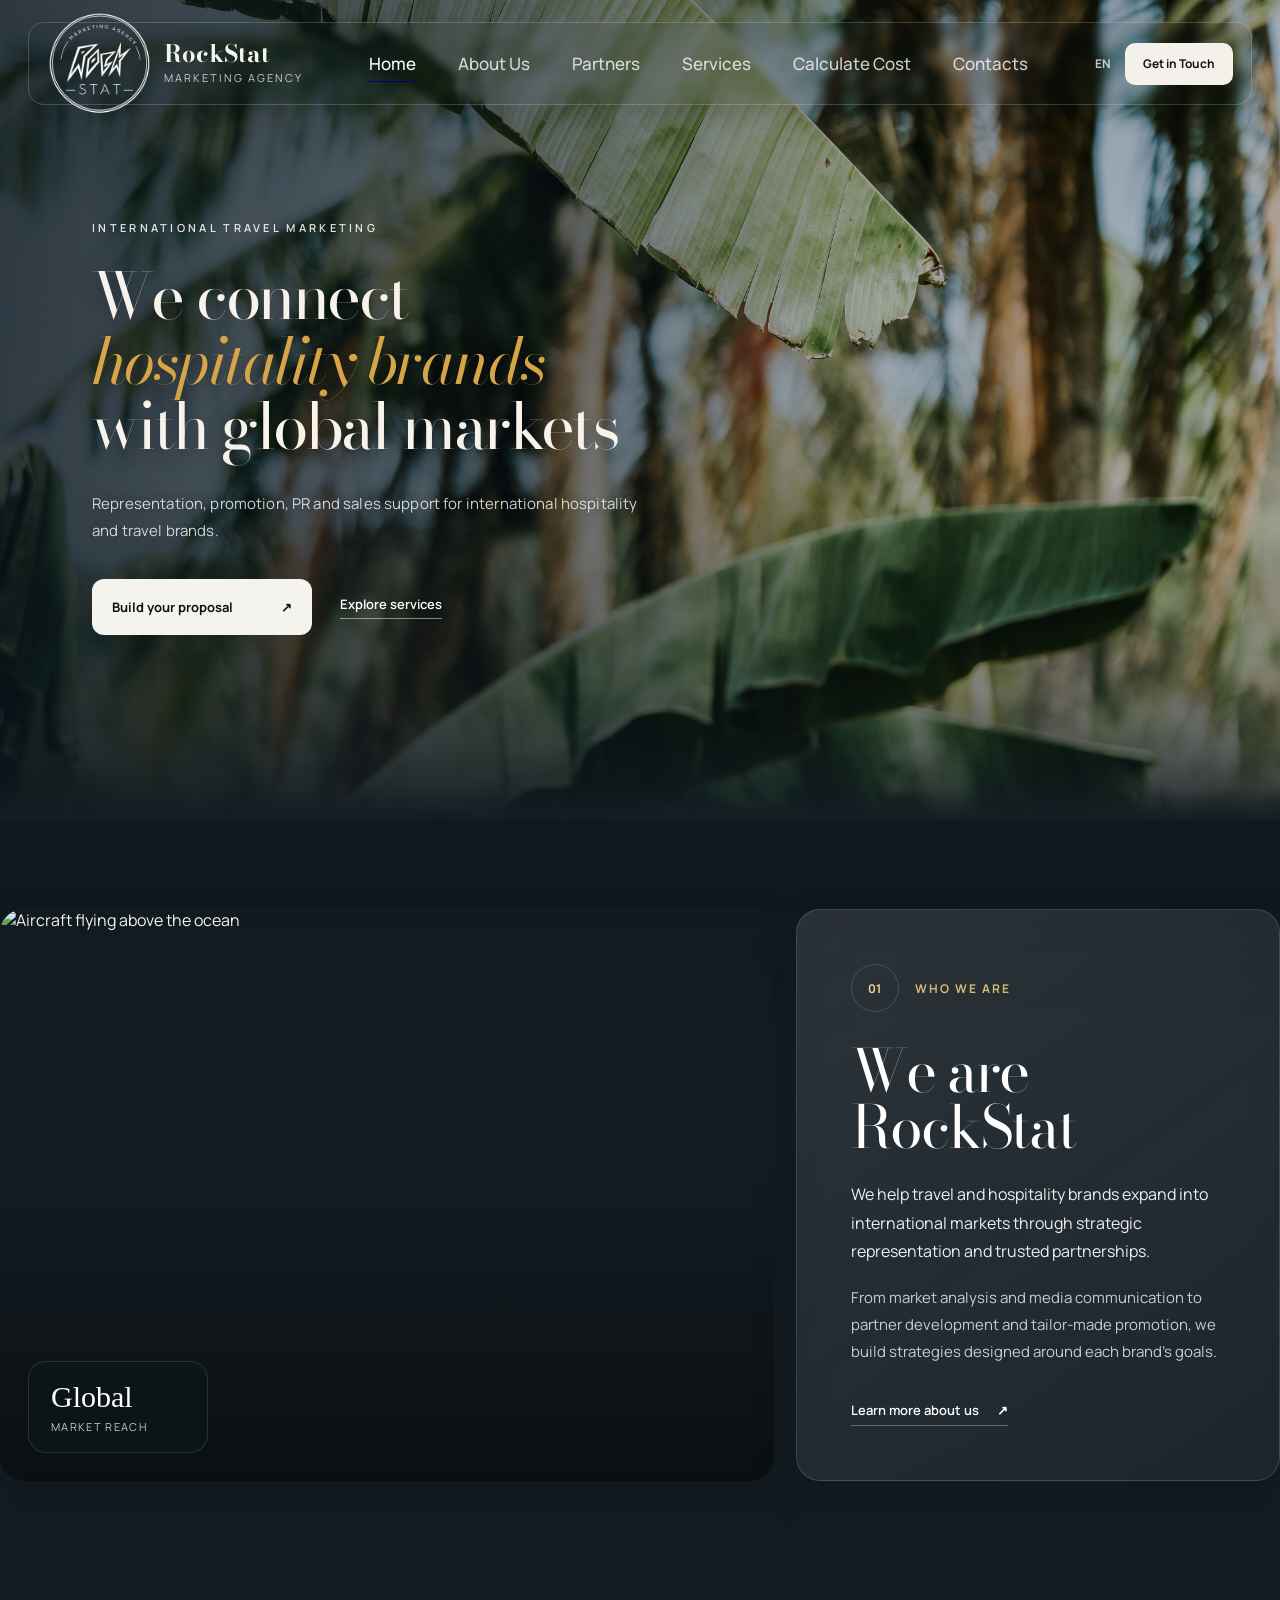
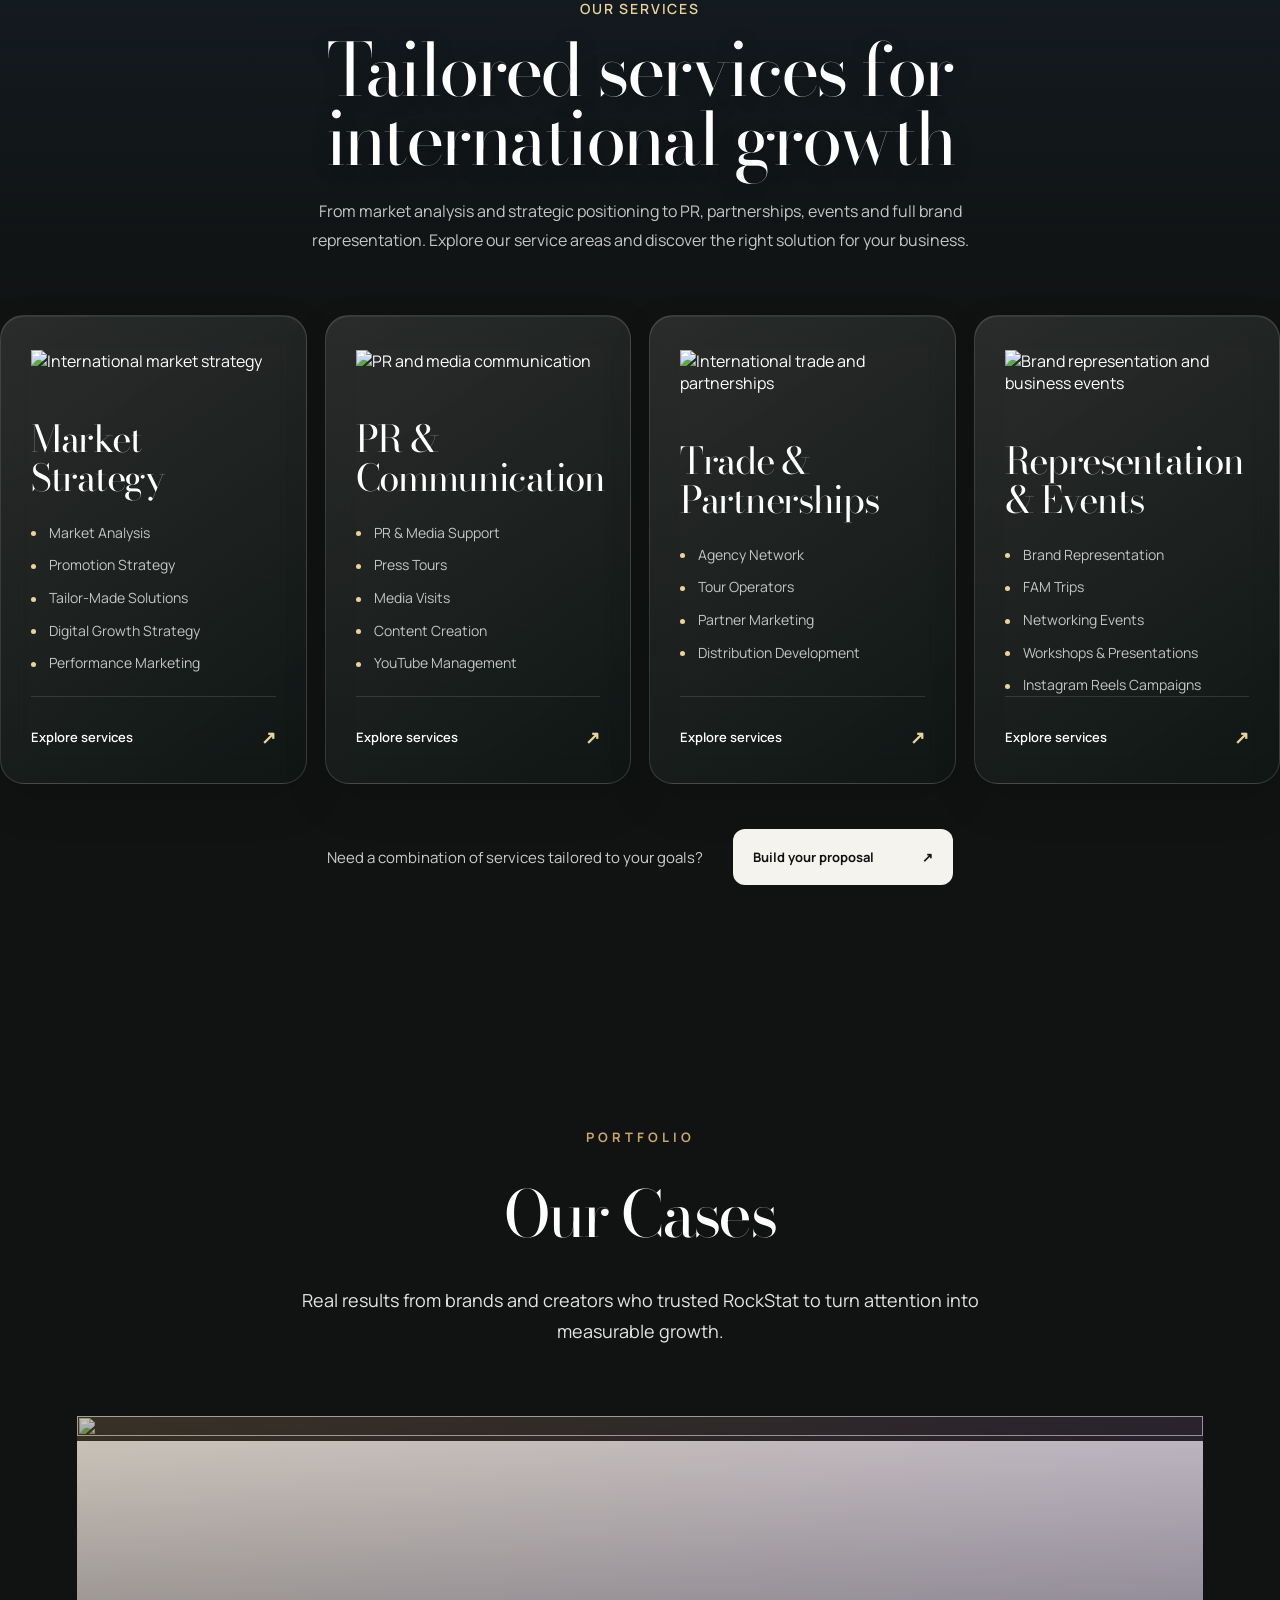
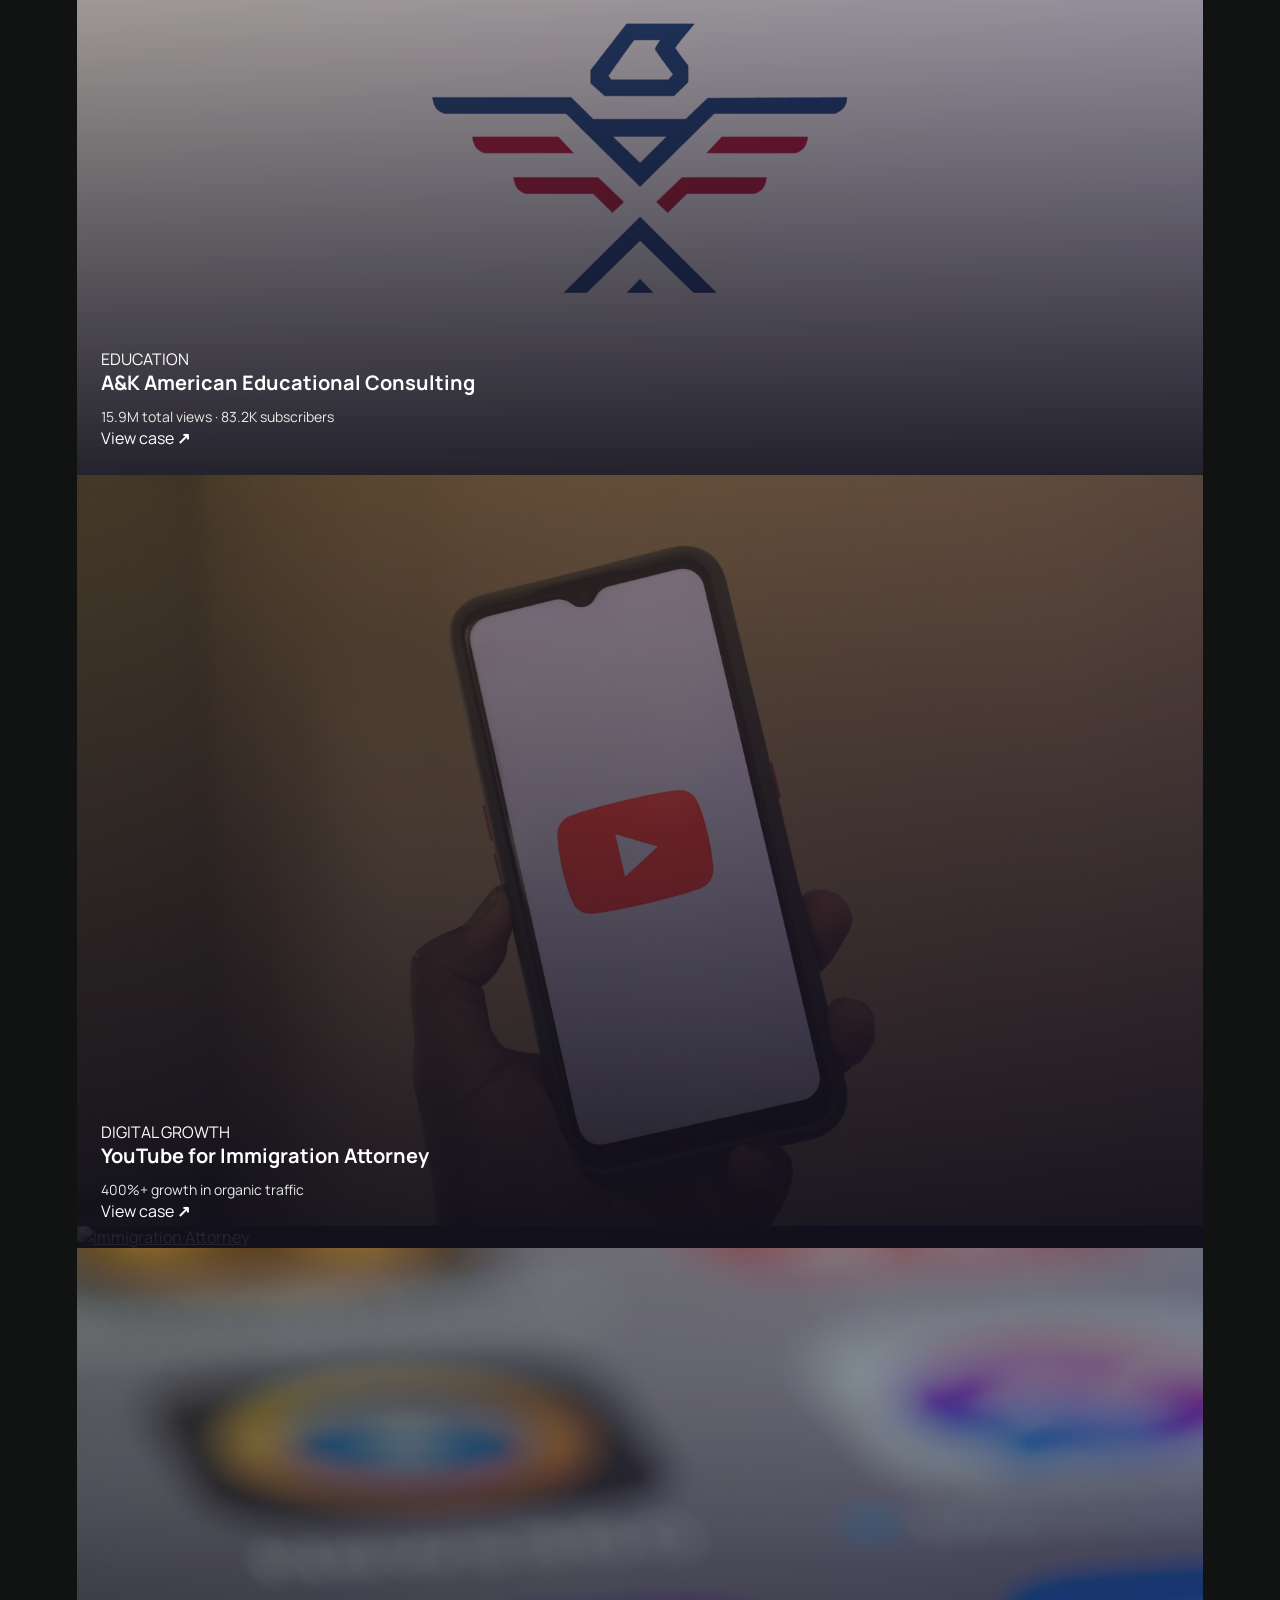
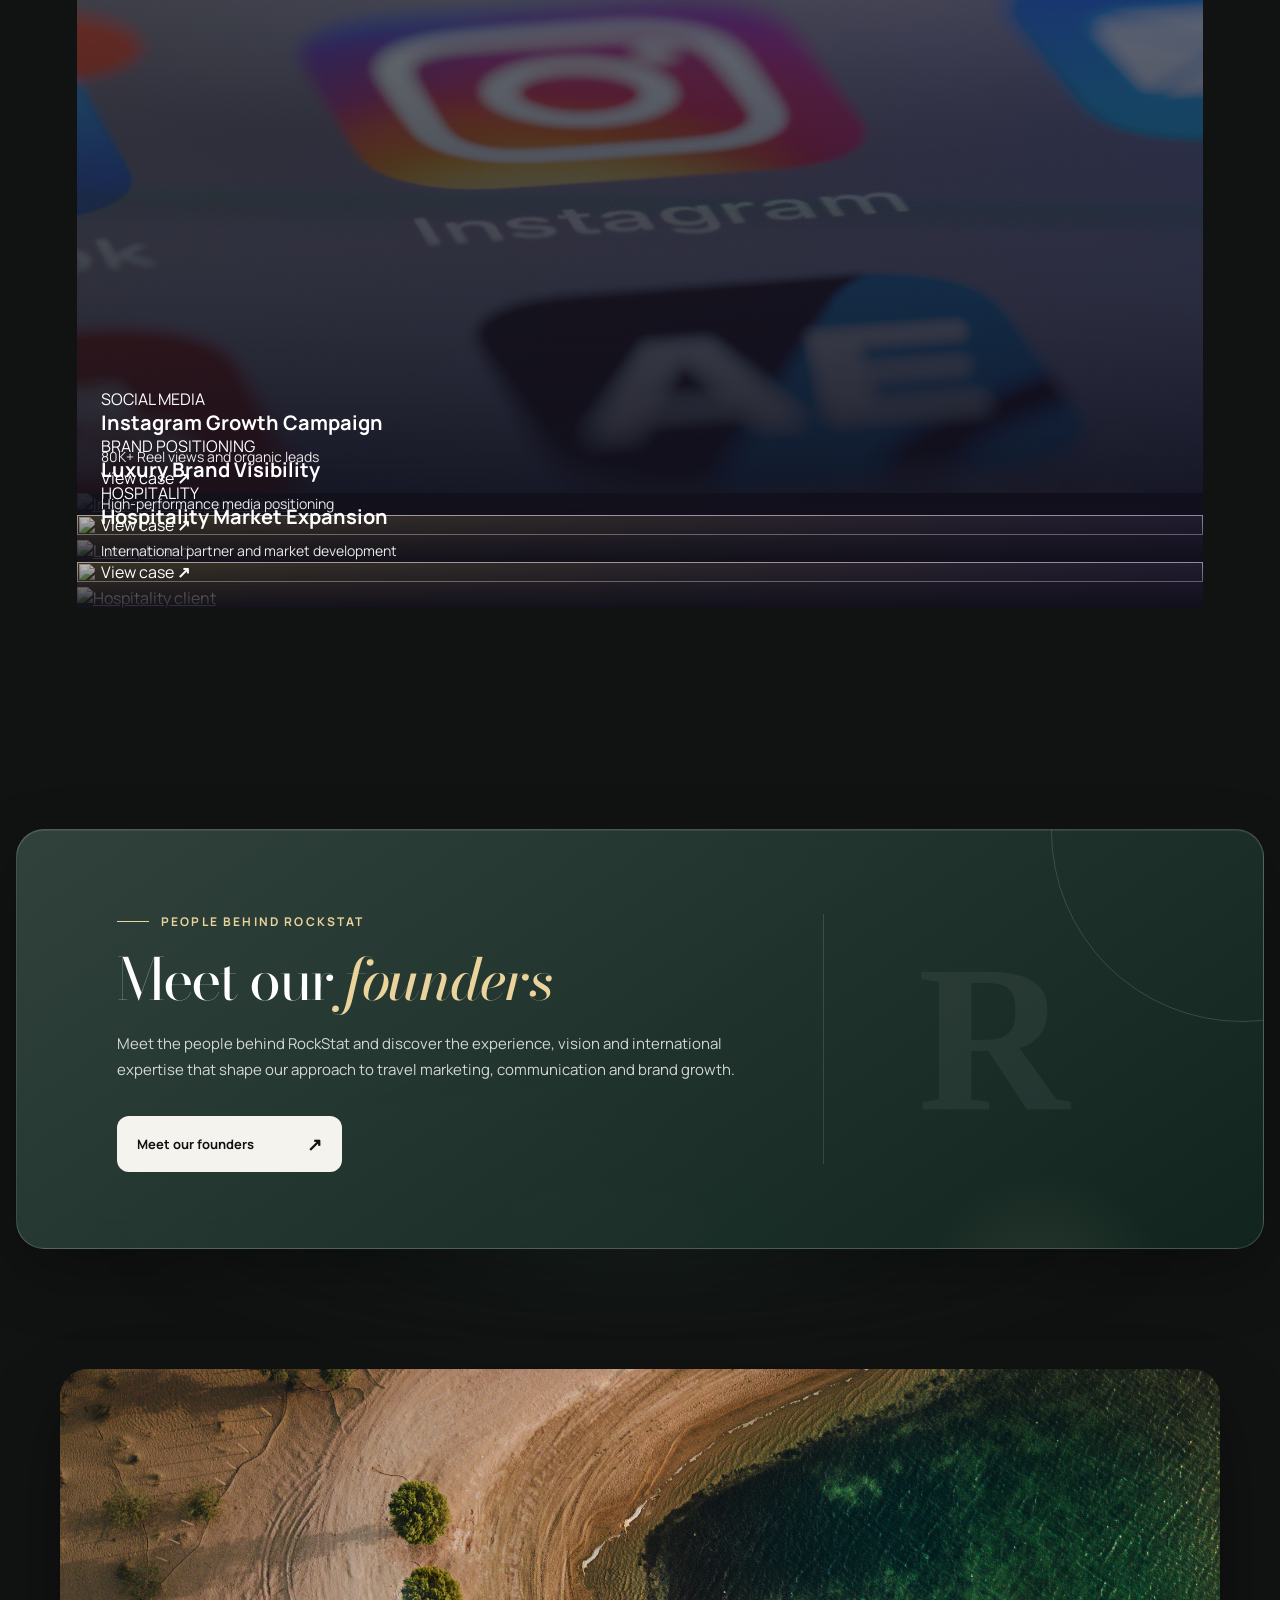
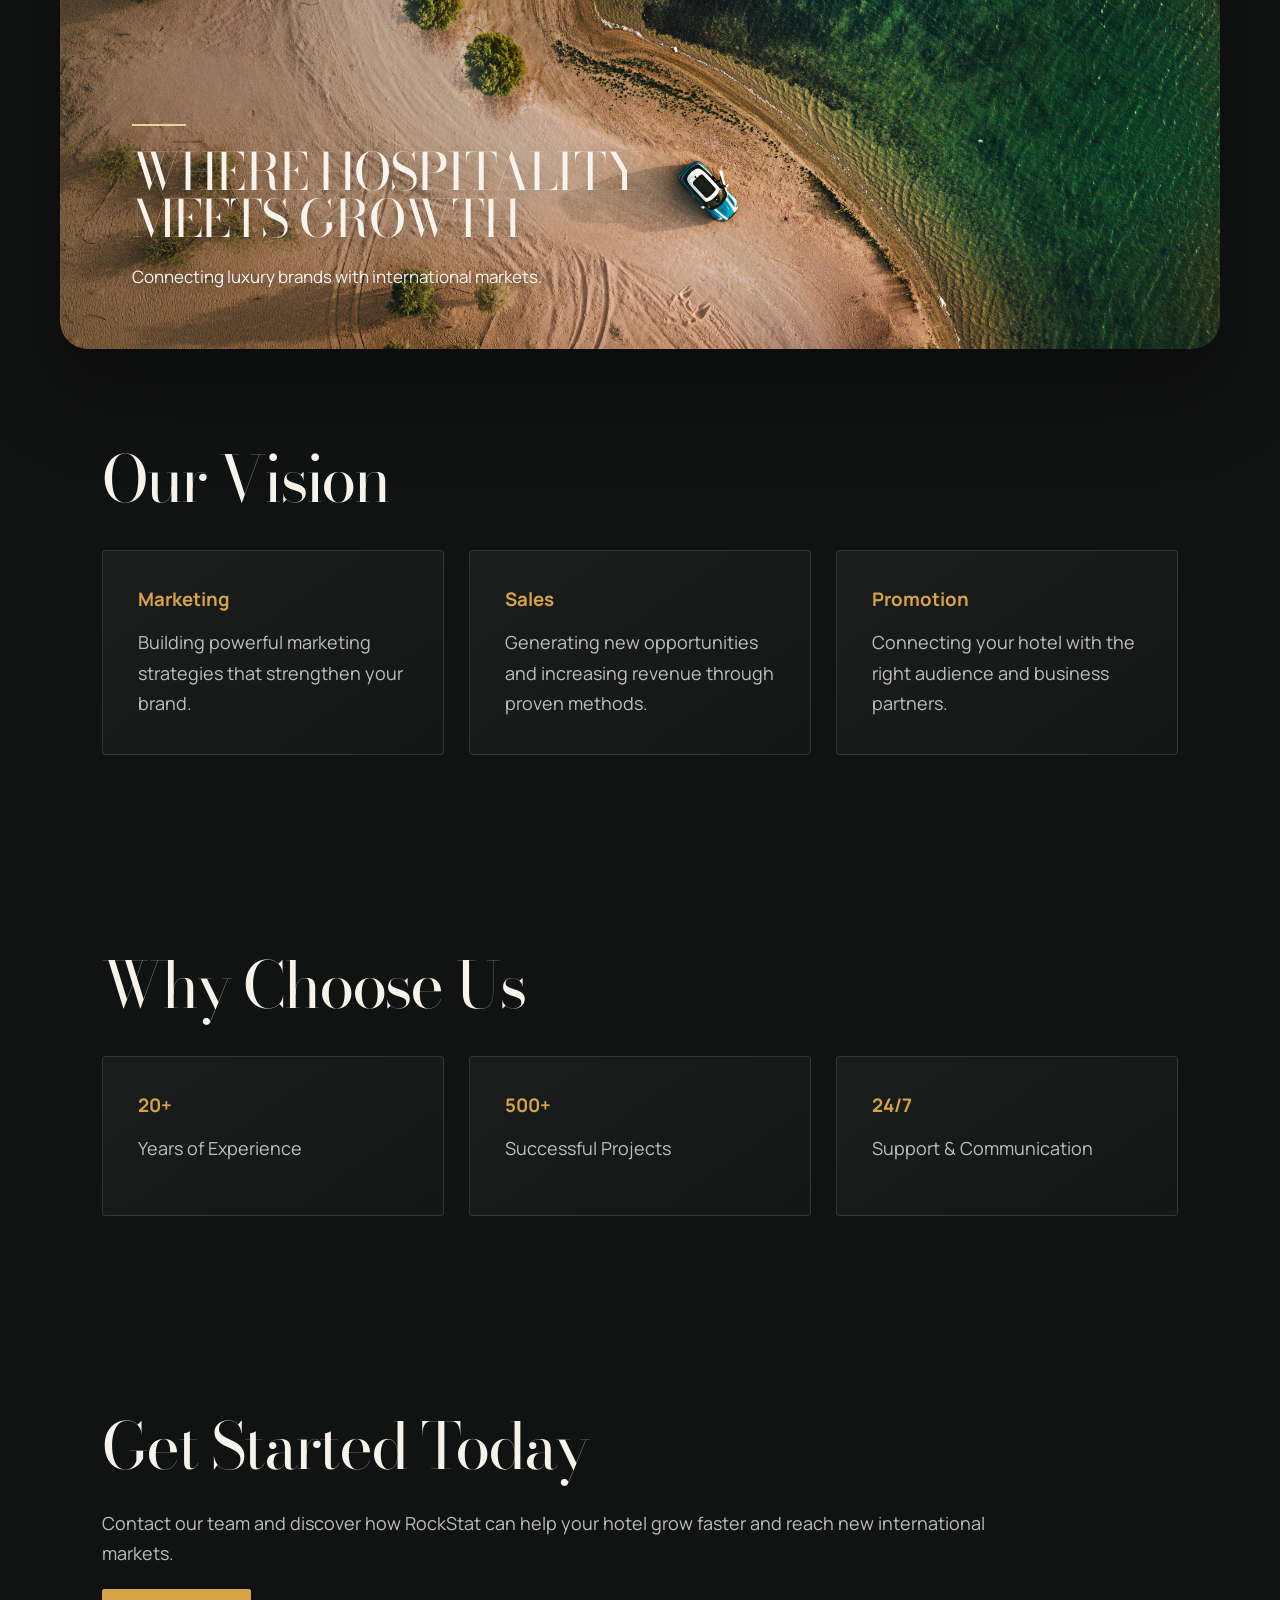
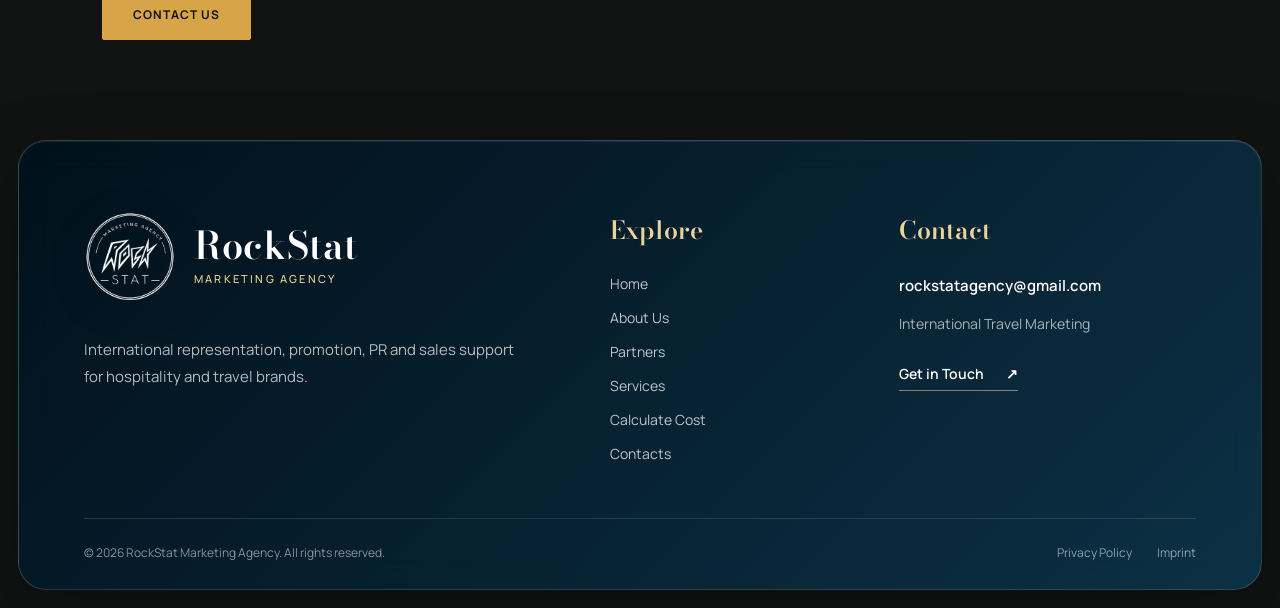
==== commit c35b75a7: "Update print statement from 'Hello' to 'Goodbye'" ====
--- a/index.html
+++ b/index.html
@@ -167,7 +167,7 @@
 
 
                 <p>
-                  Brand representation, promotion, PR and sales support
+                  Representation, promotion, PR and sales support
                   for international hospitality and travel brands.
                 </p>
 
@@ -200,35 +200,7 @@
               </div>
 
 
-              <!-- DESNA KARTICA -->
-
-              <aside class="hero-service-card">
-
-                <span class="mini-label">
-                  OUR EXPERTISE
-                </span>
-
-                <h2>
-                  Luxury travel growth
-                </h2>
-
-                <p>
-                  Tailor-made representation, strategic partnerships
-                  and market development.
-                </p>
-
-                <a href="services.html">
-
-                  View services
-
-                  <span aria-hidden="true">
-                    ↗
-                  </span>
-
-                </a>
-
-              </aside>
-
+            
             </div>
 
           </div>
@@ -256,7 +228,7 @@
     <article class="intro-image-card">
 
       <img
-        src="media/plane2.jpg"
+        src="media/globe.jpg"
         alt="Aircraft flying above the ocean"
         loading="lazy"
       >
@@ -311,383 +283,549 @@
 
 </section>
 
-
-
-      <!-- ==================================================
-           SERVICES OVERVIEW
-           ================================================== -->
-
-      <section
-        class="services-overview"
-        id="services"
+<!-- ==================================================
+     SERVICES OVERVIEW
+     ================================================== -->
+
+<section
+  class="services-overview"
+  id="services"
+>
+
+  <div class="services-overview-heading">
+
+    <span class="section-kicker">
+      OUR SERVICES
+    </span>
+
+    <h2>
+      Tailored services for international growth
+    </h2>
+
+    <p>
+      From market analysis and strategic positioning to PR,
+      partnerships, events and full brand representation.
+      Explore our service areas and discover the right solution
+      for your business.
+    </p>
+
+  </div>
+
+
+  <div class="services-overview-grid">
+
+
+    <!-- MARKET STRATEGY -->
+
+    <a
+      href="services.html#market-strategy"
+      class="service-category-card"
+    >
+
+      <div class="service-card-image">
+        <img
+          src="media/market.jpg"
+          alt="International market strategy"
+        >
+      </div>
+
+      <h3>
+        Market Strategy
+      </h3>
+
+            <ul>
+        <li>Market Analysis</li>
+        <li>Promotion Strategy</li>
+        <li>Tailor-Made Solutions</li>
+        <li>Digital Growth Strategy</li>
+        <li>Performance Marketing</li>
+        </ul>
+
+      <span class="service-card-link">
+
+        <span>
+          Explore services
+        </span>
+
+        <strong aria-hidden="true">
+          ↗
+        </strong>
+
+      </span>
+
+    </a>
+
+
+    <!-- PR & COMMUNICATION -->
+
+    <a
+      href="services.html#pr-communication"
+      class="service-category-card"
+    >
+
+      <div class="service-card-image">
+        <img
+          src="media/mic3.jpg"
+          alt="PR and media communication"
+        >
+      </div>
+
+      <h3>
+        PR &amp; Communication
+      </h3>
+
+            <ul>
+        <li>PR &amp; Media Support</li>
+        <li>Press Tours</li>
+        <li>Media Visits</li>
+        <li>Content Creation</li>
+        <li>YouTube Management</li>
+        </ul>
+
+      <span class="service-card-link">
+
+        <span>
+          Explore services
+        </span>
+
+        <strong aria-hidden="true">
+          ↗
+        </strong>
+
+      </span>
+
+    </a>
+
+
+    <!-- TRADE & PARTNERSHIPS -->
+
+    <a
+      href="services.html#trade-partnerships"
+      class="service-category-card"
+    >
+
+      <div class="service-card-image">
+        <img
+          src="media/partner.jpg"
+          alt="International trade and partnerships"
+        >
+      </div>
+
+      <h3>
+        Trade &amp; Partnerships
+      </h3>
+
+      <ul>
+        <li>Agency Network</li>
+        <li>Tour Operators</li>
+        <li>Partner Marketing</li>
+        <li>Distribution Development</li>
+      </ul>
+
+      <span class="service-card-link">
+
+        <span>
+          Explore services
+        </span>
+
+        <strong aria-hidden="true">
+          ↗
+        </strong>
+
+      </span>
+
+    </a>
+
+
+    <!-- REPRESENTATION & EVENTS -->
+
+    <a
+      href="services.html#representation-events"
+      class="service-category-card"
+    >
+
+      <div class="service-card-image">
+        <img
+          src="media/event.jpg"
+          alt="Brand representation and business events"
+        >
+      </div>
+
+      <h3>
+        Representation &amp; Events
+      </h3>
+
+            <ul>
+        <li>Brand Representation</li>
+        <li>FAM Trips</li>
+        <li>Networking Events</li>
+        <li>Workshops &amp; Presentations</li>
+        <li>Instagram Reels Campaigns</li>
+        </ul>
+
+      <span class="service-card-link">
+
+        <span>
+          Explore services
+        </span>
+
+        <strong aria-hidden="true">
+          ↗
+        </strong>
+
+      </span>
+
+    </a>
+
+  </div>
+
+
+  <div class="services-overview-bottom">
+
+    <p>
+      Need a combination of services tailored to your goals?
+    </p>
+
+    <a
+      href="calculator.html"
+      class="primary-button"
+    >
+
+      Build your proposal
+
+      <span aria-hidden="true">
+        ↗
+      </span>
+
+    </a>
+
+  </div>
+
+</section>
+
+<!-- ==================================================
+     CASES
+     ================================================== -->
+
+<section
+  class="cases-section"
+  id="cases"
+>
+
+  <div class="cases-header">
+
+    <span class="section-kicker">
+      PORTFOLIO
+    </span>
+
+    <h2>
+      Our Cases
+    </h2>
+
+    <p>
+      Real results from brands and creators who trusted RockStat
+      to turn attention into measurable growth.
+    </p>
+
+  </div>
+
+
+  <!-- AUTOMATSKI SLIDER -->
+
+  <div class="cases-marquee">
+
+    <div class="cases-track">
+
+
+      <!-- CASE 1 -->
+
+      <a
+        href="case-consulting.html"
+        class="case-card"
+        aria-label="View A&K American Educational Consulting case study"
       >
 
-        <div class="services-overview-heading">
-
-          <span class="section-kicker">
-            OUR SERVICES
+        <img
+          class="case-background"
+          src="media/case-background-1.jpg"
+          alt=""
+          loading="lazy"
+        >
+
+        <div class="case-overlay"></div>
+
+        <div class="case-logo-wrapper">
+
+          <img
+            class="case-logo"
+            src="media/consulting.png"
+            alt="A&K American Educational Consulting"
+            loading="lazy"
+          >
+
+        </div>
+
+        <div class="case-info">
+
+          <span class="case-category">
+            EDUCATION
           </span>
 
-          <h2>
-            Tailored services for international growth
-          </h2>
+          <h3>
+            A&amp;K American Educational Consulting
+          </h3>
 
           <p>
-            From market analysis and strategic positioning to PR,
-            partnerships, events and full brand representation.
-            Explore our service areas and discover the right solution
-            for your business.
+            15.9M total views · 83.2K subscribers
           </p>
 
-        </div>
-
-
-        <div class="services-overview-grid">
-
-
-          <!-- MARKET STRATEGY -->
-
-          <a
-            href="services.html#market-strategy"
-            class="service-category-card"
+          <span class="case-link">
+
+            View case
+
+            <strong aria-hidden="true">
+              ↗
+            </strong>
+
+          </span>
+
+        </div>
+
+      </a>
+
+
+      <!-- CASE 2 -->
+
+      <a
+        href="case-youtube.html"
+        class="case-card"
+        aria-label="View YouTube for Immigration Attorney case study"
+      >
+
+        <img
+          class="case-background"
+          src="media/youtube2.jpg"
+          alt=""
+          loading="lazy"
+        >
+
+        <div class="case-overlay"></div>
+
+        <div class="case-logo-wrapper">
+
+          <img
+            class="case-logo"
+            src="media/client-logo-2.png"
+            alt="Immigration Attorney"
+            loading="lazy"
           >
 
-            <span class="service-number">
-              01
-            </span>
-
-            <h3>
-              Market Strategy
-            </h3>
-
-            <ul>
-
-              <li>
-                Market Analysis
-              </li>
-
-              <li>
-                Promotion Strategy
-              </li>
-
-              <li>
-                Tailor-Made Solution
-              </li>
-
-            </ul>
-
-            <span class="service-card-link">
-
-              Explore services
-
-              <strong aria-hidden="true">
-                ↗
-              </strong>
-
-            </span>
-
-          </a>
-
-
-          <!-- PR & COMMUNICATION -->
-
-          <a
-            href="services.html#pr-communication"
-            class="service-category-card"
+        </div>
+
+        <div class="case-info">
+
+          <span class="case-category">
+            DIGITAL GROWTH
+          </span>
+
+          <h3>
+            YouTube for Immigration Attorney
+          </h3>
+
+          <p>
+            400%+ growth in organic traffic
+          </p>
+
+          <span class="case-link">
+
+            View case
+
+            <strong aria-hidden="true">
+              ↗
+            </strong>
+
+          </span>
+
+        </div>
+
+      </a>
+
+
+      <!-- CASE 3 -->
+
+      <a
+        href="case-instagram.html"
+        class="case-card"
+        aria-label="View Instagram Growth Campaign case study"
+      >
+
+        <img
+          class="case-background"
+          src="media/instagram.jpg"
+          alt=""
+          loading="lazy"
+        >
+
+        <div class="case-overlay"></div>
+
+        <div class="case-logo-wrapper">
+
+          <img
+            class="case-logo"
+            src="media/client-logo-3.png"
+            alt="Instagram campaign client"
+            loading="lazy"
           >
 
-            <span class="service-number">
-              02
-            </span>
-
-            <h3>
-              PR &amp; Communication
-            </h3>
-
-            <ul>
-
-              <li>
-                PR &amp; Media Support
-              </li>
-
-              <li>
-                Press Tours
-              </li>
-
-              <li>
-                Media Visits
-              </li>
-
-            </ul>
-
-            <span class="service-card-link">
-
-              Explore services
-
-              <strong aria-hidden="true">
-                ↗
-              </strong>
-
-            </span>
-
-          </a>
-
-
-          <!-- TRADE & PARTNERSHIPS -->
-
-          <a
-            href="services.html#trade-partnerships"
-            class="service-category-card"
+        </div>
+
+        <div class="case-info">
+
+          <span class="case-category">
+            SOCIAL MEDIA
+          </span>
+
+          <h3>
+            Instagram Growth Campaign
+          </h3>
+
+          <p>
+            80K+ Reel views and organic leads
+          </p>
+
+          <span class="case-link">
+
+            View case
+
+            <strong aria-hidden="true">
+              ↗
+            </strong>
+
+          </span>
+
+        </div>
+
+      </a>
+
+
+      <!-- CASE 4 -->
+
+      <a
+        href="case-luxury-brand.html"
+        class="case-card"
+        aria-label="View Luxury Brand Visibility case study"
+      >
+
+        <img
+          class="case-background"
+          src="media/case-background-4.jpg"
+          alt=""
+          loading="lazy"
+        >
+
+        <div class="case-overlay"></div>
+
+        <div class="case-logo-wrapper">
+
+          <img
+            class="case-logo"
+            src="media/client-logo-4.png"
+            alt="Luxury brand"
+            loading="lazy"
           >
 
-            <span class="service-number">
-              03
-            </span>
-
-            <h3>
-              Trade &amp; Partnerships
-            </h3>
-
-            <ul>
-
-              <li>
-                Agency Network
-              </li>
-
-              <li>
-                Tour Operators
-              </li>
-
-              <li>
-                Partner Marketing
-              </li>
-
-              <li>
-                Distribution Development
-              </li>
-
-            </ul>
-
-            <span class="service-card-link">
-
-              Explore services
-
-              <strong aria-hidden="true">
-                ↗
-              </strong>
-
-            </span>
-
-          </a>
-
-
-          <!-- REPRESENTATION & EVENTS -->
-
-          <a
-            href="services.html#representation-events"
-            class="service-category-card"
+        </div>
+
+        <div class="case-info">
+
+          <span class="case-category">
+            BRAND POSITIONING
+          </span>
+
+          <h3>
+            Luxury Brand Visibility
+          </h3>
+
+          <p>
+            High-performance media positioning
+          </p>
+
+          <span class="case-link">
+
+            View case
+
+            <strong aria-hidden="true">
+              ↗
+            </strong>
+
+          </span>
+
+        </div>
+
+      </a>
+
+
+      <!-- CASE 5 -->
+
+      <a
+        href="case-hospitality.html"
+        class="case-card"
+        aria-label="View Hospitality Market Expansion case study"
+      >
+
+        <img
+          class="case-background"
+          src="media/case-background-5.jpg"
+          alt=""
+          loading="lazy"
+        >
+
+        <div class="case-overlay"></div>
+
+        <div class="case-logo-wrapper">
+
+          <img
+            class="case-logo"
+            src="media/client-logo-5.png"
+            alt="Hospitality client"
+            loading="lazy"
           >
 
-            <span class="service-number">
-              04
-            </span>
-
-            <h3>
-              Representation &amp; Events
-            </h3>
-
-            <ul>
-
-              <li>
-                Brand Representation
-              </li>
-
-              <li>
-                FAM Trips
-              </li>
-
-              <li>
-                Networking Events
-              </li>
-
-              <li>
-                Workshops &amp; Presentations
-              </li>
-
-            </ul>
-
-            <span class="service-card-link">
-
-              Explore services
-
-              <strong aria-hidden="true">
-                ↗
-              </strong>
-
-            </span>
-
-          </a>
-
-        </div>
-
-
-        <div class="services-overview-bottom">
+        </div>
+
+        <div class="case-info">
+
+          <span class="case-category">
+            HOSPITALITY
+          </span>
+
+          <h3>
+            Hospitality Market Expansion
+          </h3>
 
           <p>
-            Need a combination of services tailored to your goals?
+            International partner and market development
           </p>
 
-          <a
-            href="calculator.html"
-            class="primary-button"
-          >
-
-            Build your proposal
-
-            <span aria-hidden="true">
+          <span class="case-link">
+
+            View case
+
+            <strong aria-hidden="true">
               ↗
-            </span>
-
-          </a>
-
-        </div>
-
-      </section>
-
-
-
-      <!-- ==================================================
-           CASES
-           ================================================== -->
-
-      <section
-        class="cases-section"
-        id="cases"
-      >
-
-        <div class="cases-header">
-
-          <span>
-            PORTFOLIO
+            </strong>
+
           </span>
 
-          <h2>
-            Our Cases
-          </h2>
-
-          <p>
-            Real results from brands and creators who trusted RockStat
-            to turn attention into measurable growth.
-          </p>
-
-        </div>
-
-
-        <div class="cases-slider">
-
-
-          <!-- CASE 1 -->
-
-          <article class="case-card">
-
-            <img
-              src="media/consulting.png"
-              alt="A&K American Educational Consulting case study"
-              loading="lazy"
-            >
-
-            <div class="case-info">
-
-              <h3>
-                A&amp;K American Educational Consulting
-              </h3>
-
-              <p>
-                15.9M total views · 83.2K subscribers
-              </p>
-
-            </div>
-
-          </article>
-
-
-          <!-- CASE 2 -->
-
-          <article class="case-card">
-
-            <img
-              src="media/youtube2.jpg"
-              alt="YouTube growth case study"
-              loading="lazy"
-            >
-
-            <div class="case-info">
-
-              <h3>
-                YouTube for Immigration Attorney
-              </h3>
-
-              <p>
-                400%+ growth in organic traffic
-              </p>
-
-            </div>
-
-          </article>
-
-
-          <!-- CASE 3 -->
-
-          <article class="case-card">
-
-            <img
-              src="media/instagram.jpg"
-              alt="Instagram growth case study"
-              loading="lazy"
-            >
-
-            <div class="case-info">
-
-              <h3>
-                Instagram Growth Campaign
-              </h3>
-
-              <p>
-                80K+ Reel views and organic leads
-              </p>
-
-            </div>
-
-          </article>
-
-
-          <!-- CASE 4 -->
-
-          <article class="case-card">
-
-            <img
-              src="images/case4.jpg"
-              alt="Luxury brand visibility case study"
-              loading="lazy"
-            >
-
-            <div class="case-info">
-
-              <h3>
-                Luxury Brand Visibility
-              </h3>
-
-              <p>
-                High-performance media positioning
-              </p>
-
-            </div>
-
-          </article>
-
-        </div>
-
-      </section>
+        </div>
+
+      </a>
+
+    </div>
+
+  </div>
+
+</section>
 
 
 
@@ -704,9 +842,6 @@
 
   <div class="founders-preview-inner">
 
-    <div class="founders-preview-number">
-      05
-    </div>
 
     <div class="founders-preview-content">
 
@@ -758,7 +893,7 @@
     </h2>
 
     <p>
-      Connecting luxury hotels with international markets.
+      Connecting luxury brands with international markets.
     </p>
 
   </div>
@@ -1067,7 +1202,10 @@
     </footer>
 
   </div>
+  <!-- JAVASCRIPT -->
+
+  <script src="java.js"></script>
 
 </body>
 
-</html>+</html>
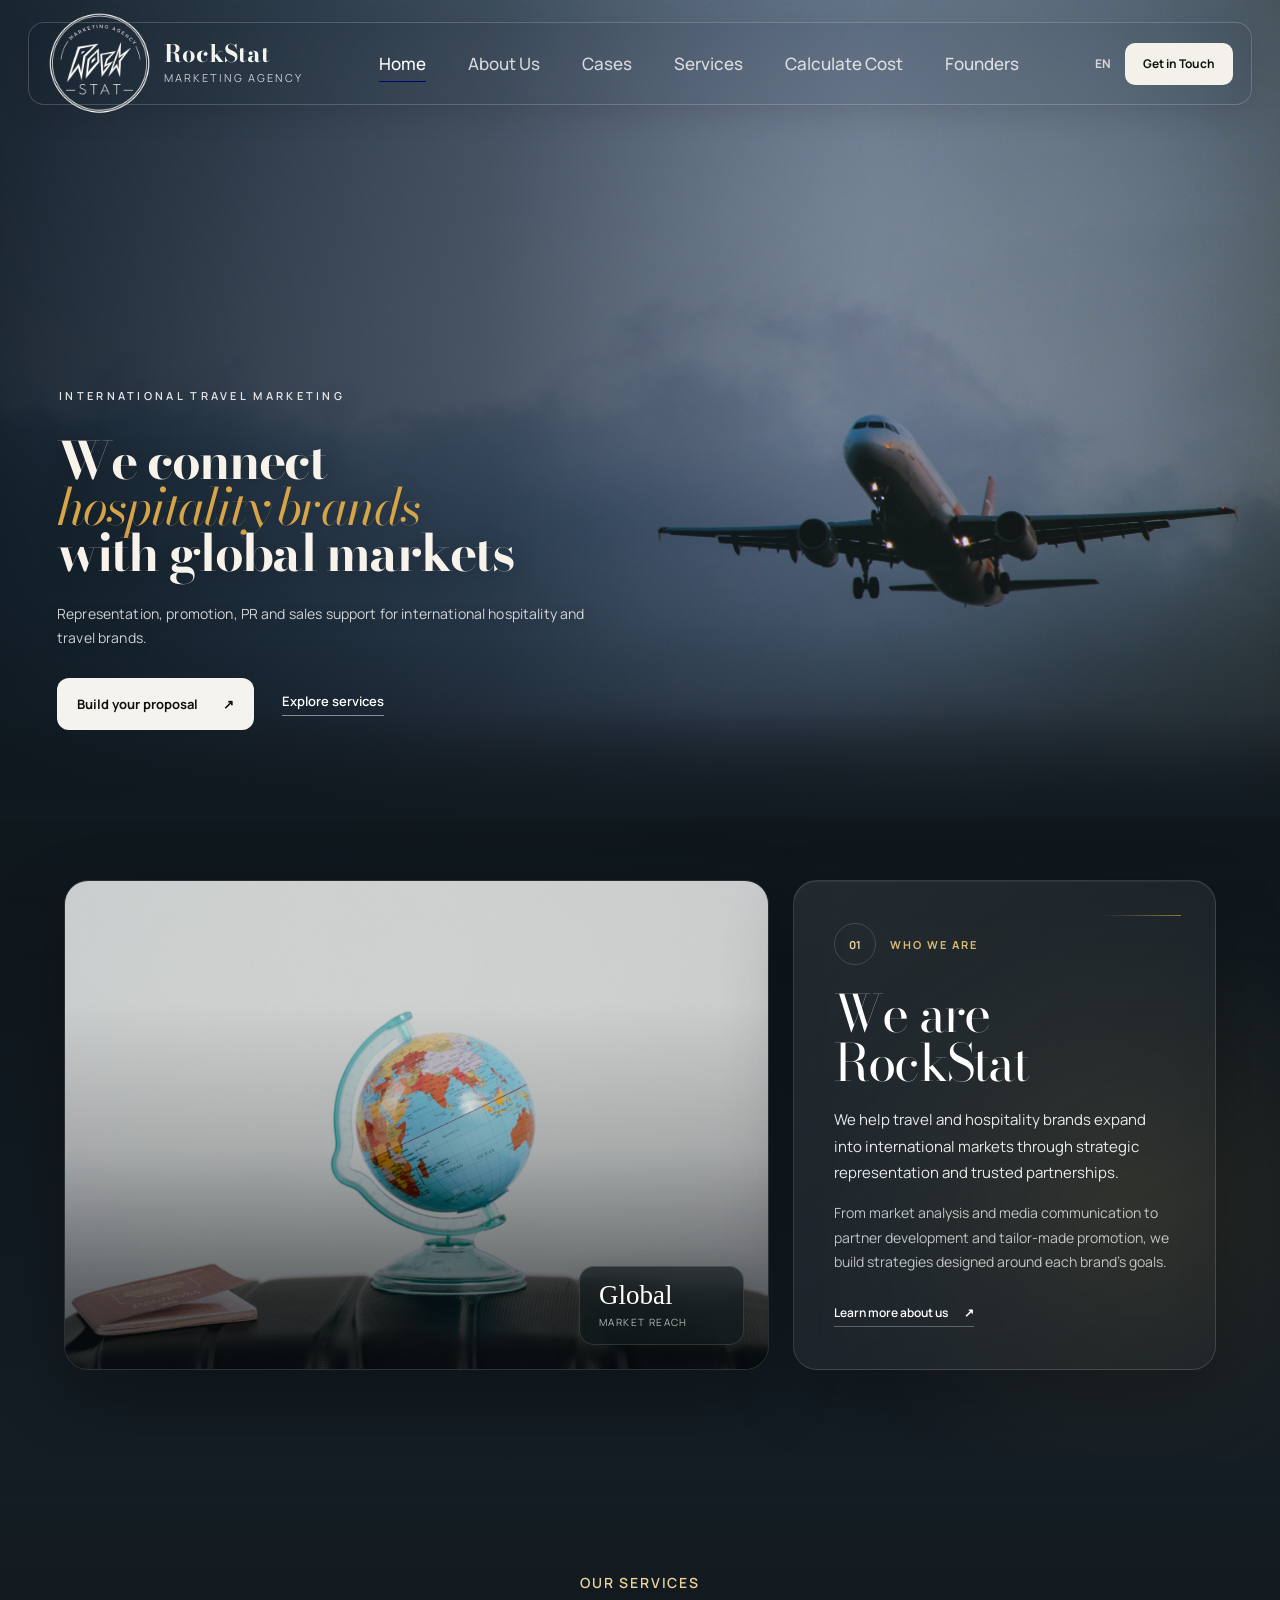
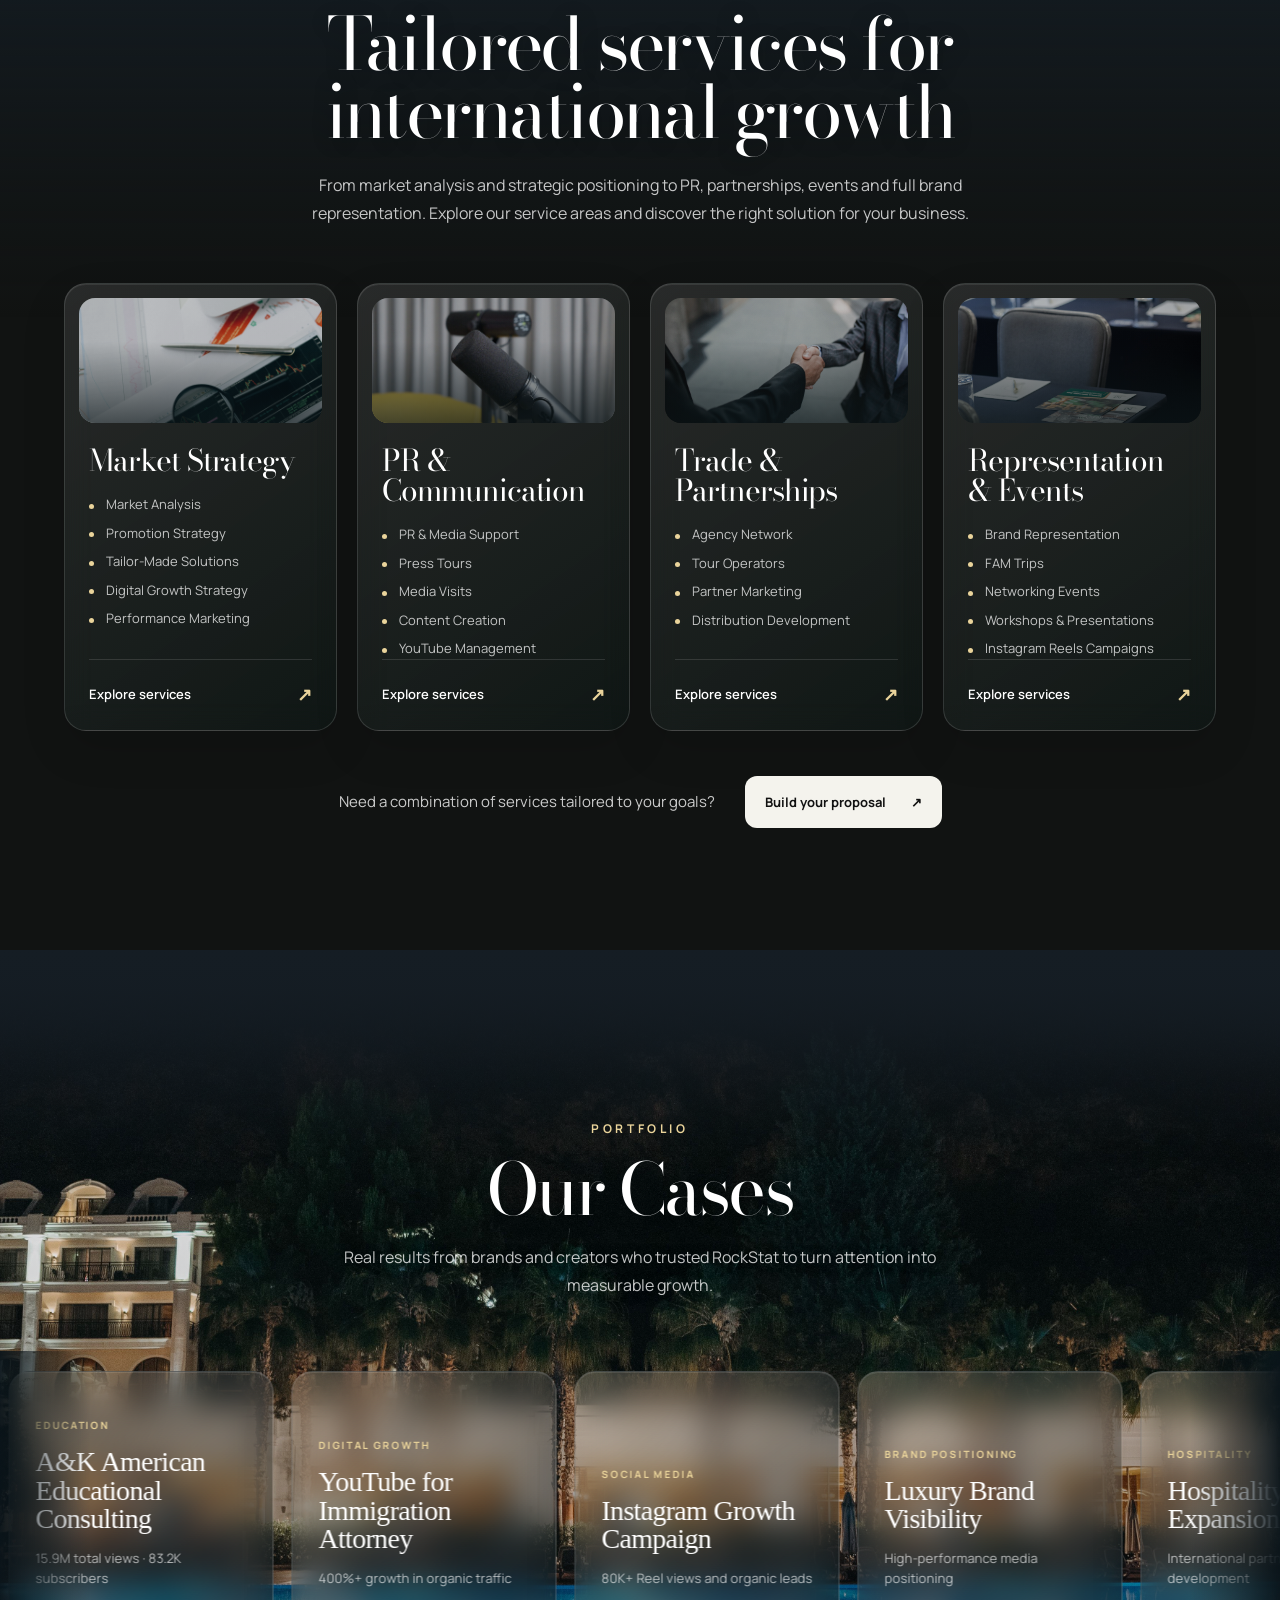
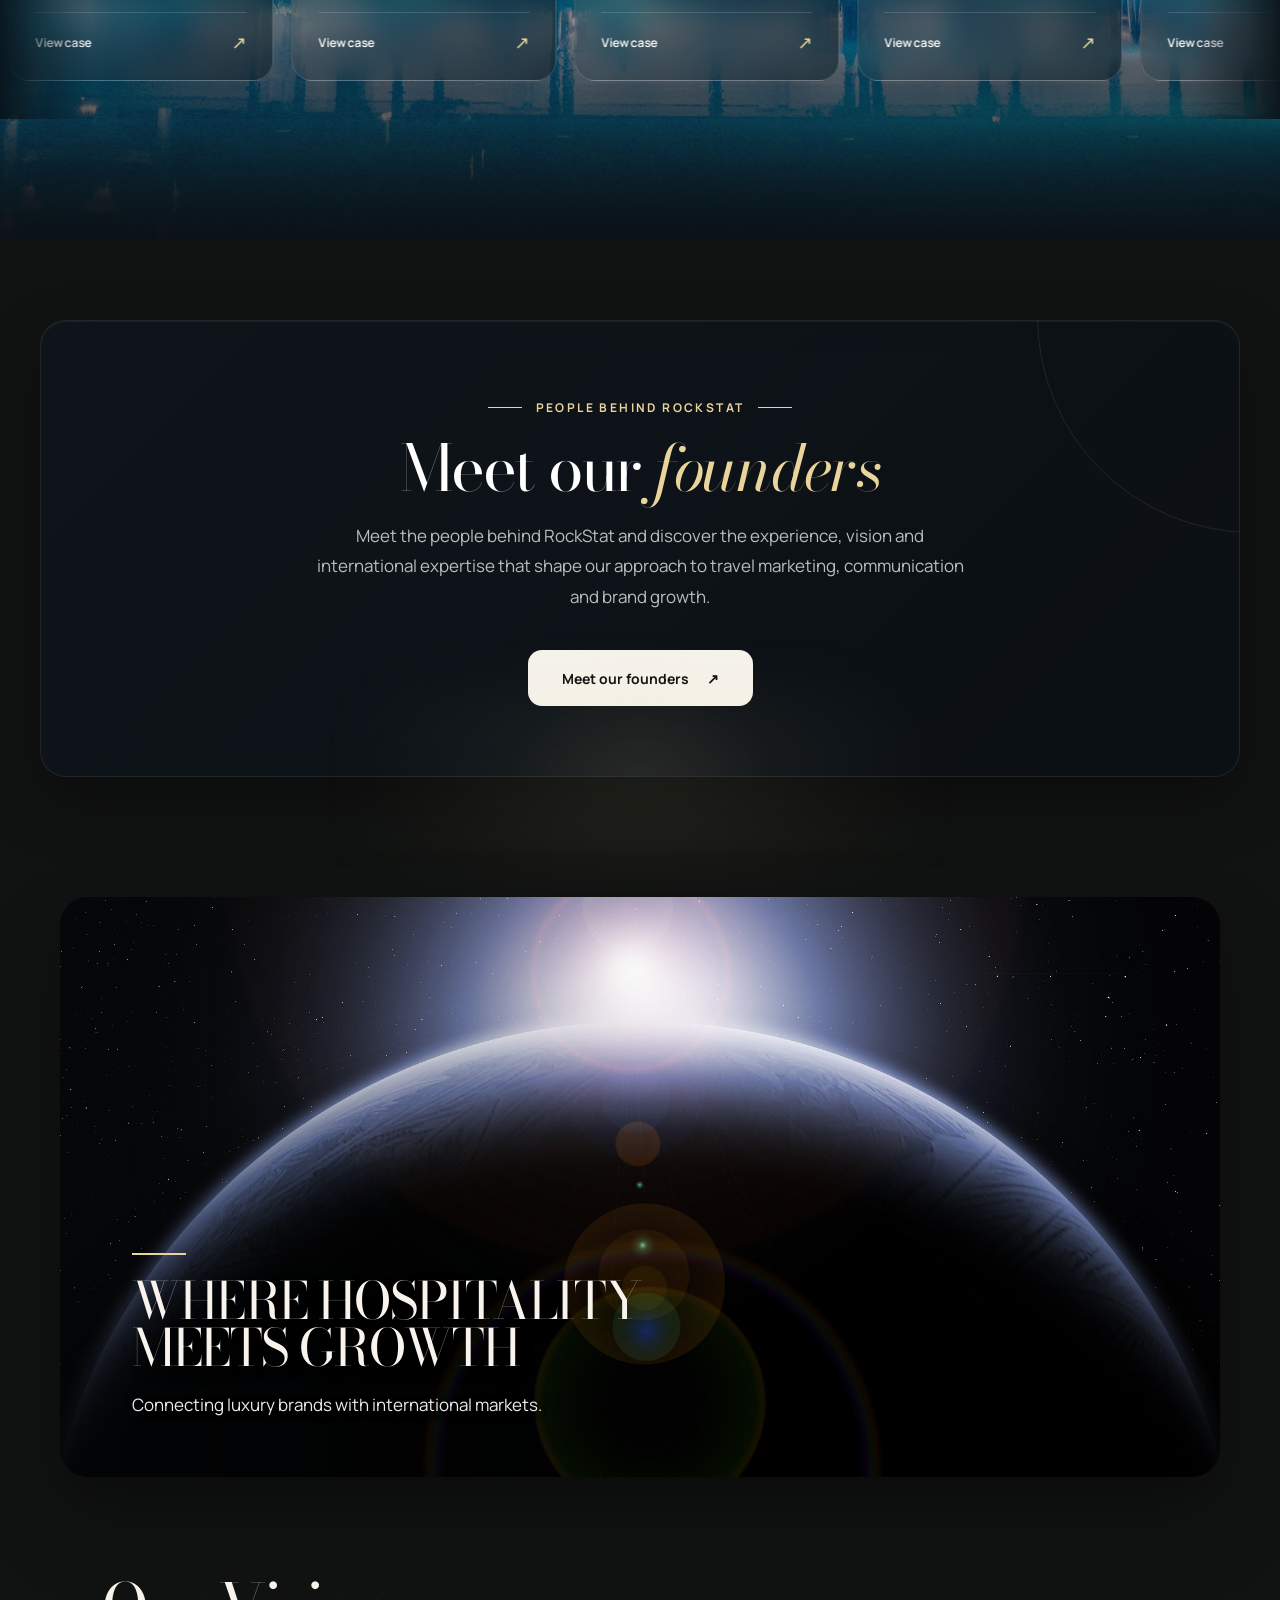
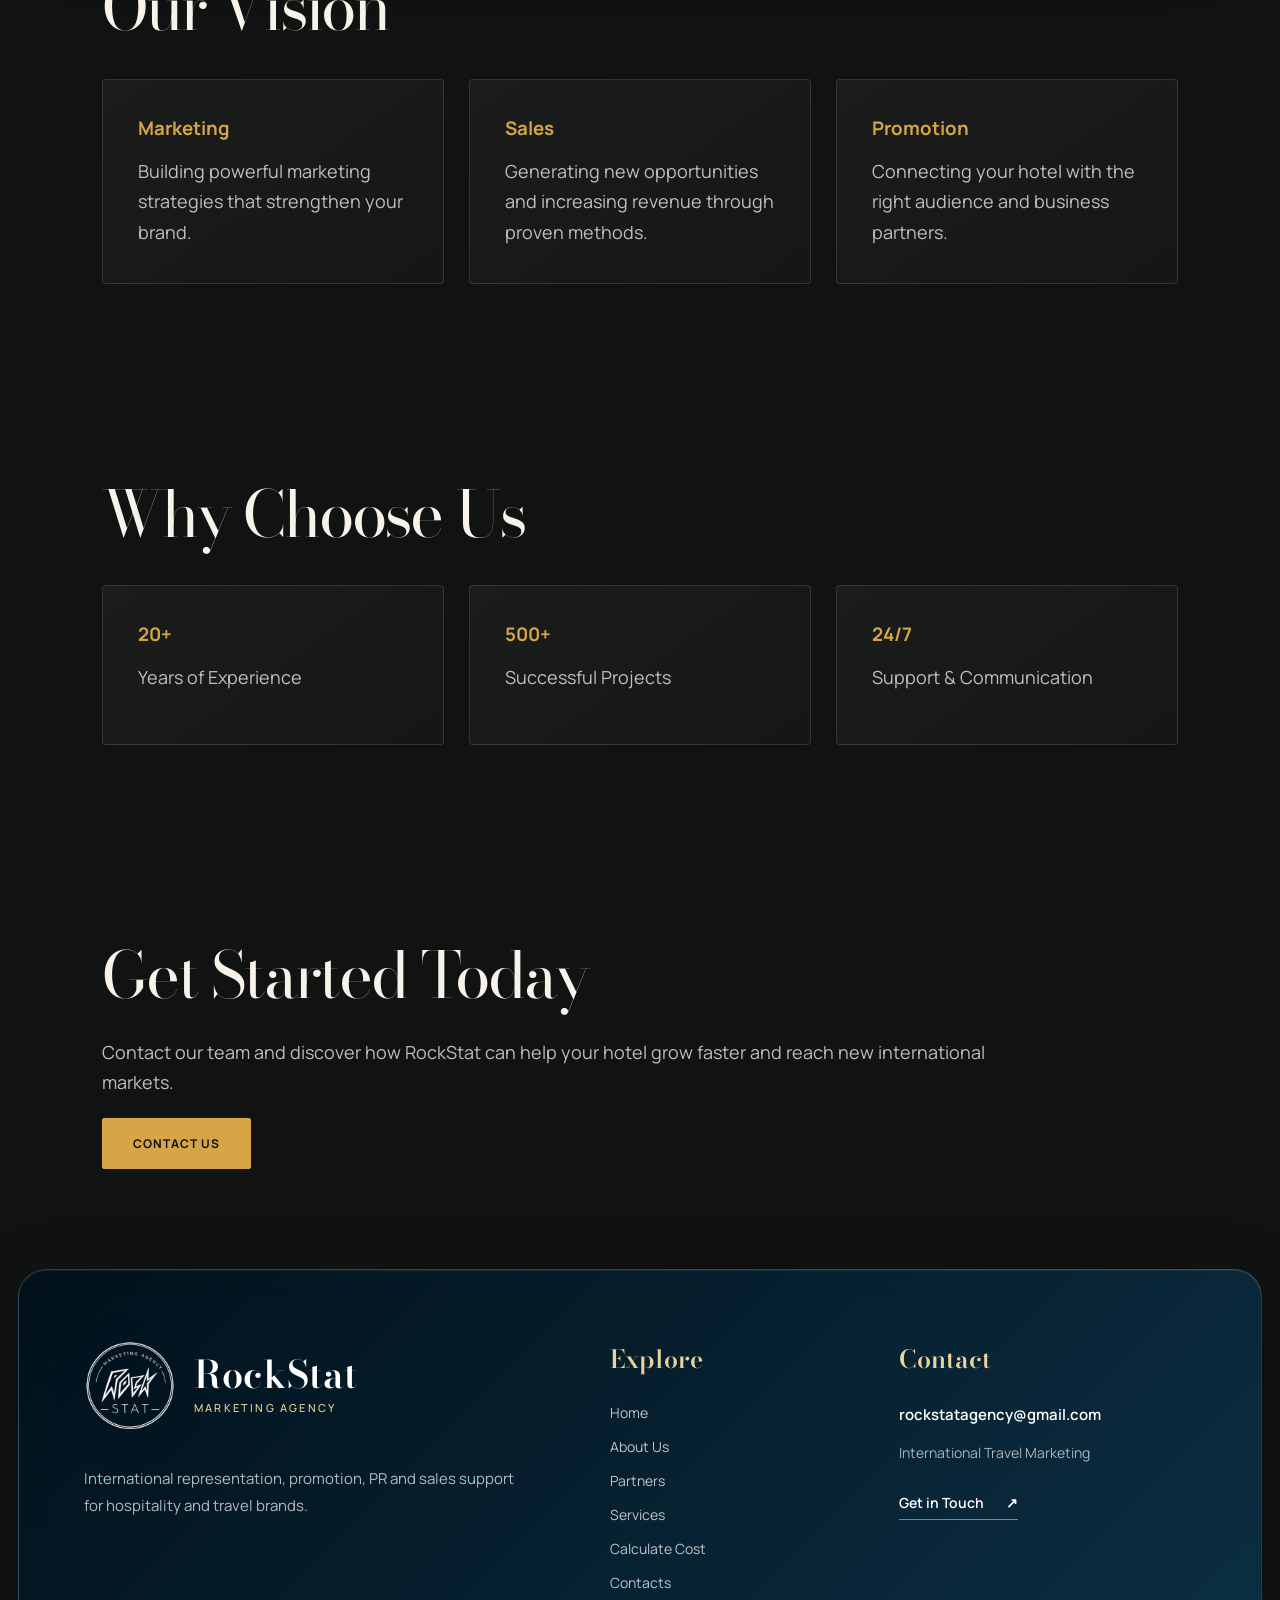
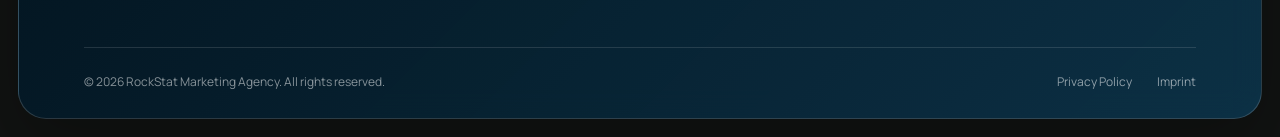
==== commit 2458ef32: "Update print statement from 'Hello' to 'Goodbye'" ====
--- a/index.html
+++ b/index.html
@@ -85,12 +85,12 @@
               Home
             </a>
 
-            <a href="about.html">
+            <a href="aboutus.html">
               About Us
             </a>
 
-            <a href="partners.html">
-              Partners
+            <a href="cases.html">
+              Cases
             </a>
 
             <a href="services.html">
@@ -101,8 +101,8 @@
               Calculate Cost
             </a>
 
-            <a href="contacts.html">
-              Contacts
+            <a href="founders.html">
+              Founders
             </a>
 
           </nav>
--- a/index.css
+++ b/index.css
@@ -58,29 +58,36 @@
 }
 
 .page-wrapper::before {
-  content: "";
-
-  position: fixed;
-  inset: 0;
-
-  z-index: -2;
-
-  background:
+
+    content:"";
+
+    position:fixed;
+    inset:0;
+
+    z-index:-2;
+
+    background:
+
+    radial-gradient(
+        circle at 85% 8%,
+        rgba(196, 149, 79, 0.1),
+        transparent 28%
+    ),
+
+    radial-gradient(
+        circle at 15% 80%,
+        rgba(24,55,66,.30),
+        transparent 42%
+    ),
+
     linear-gradient(
-      to bottom,
-      rgba(18, 1, 30, 0.5),
-      rgba(10, 11, 10, 0.5)
-    ),
-    url("media/palm2.jpg");
-
-  background-size: cover;
-  background-position: center top;
-  background-repeat: no-repeat;
-
-  filter:
-    saturate(0.88)
-    brightness(0.92)
-    blur(0.6px);
+        180deg,
+        #1b252d 0%,
+        #151d24 25%,
+        #10171d 65%,
+        #0b1116 100%
+    );
+
 }
 
 .page-wrapper::after {
@@ -287,10 +294,10 @@
       rgba(7, 18, 27, 0.14) 68%,
       rgba(7, 18, 27, 0.03) 100%
     ),
-    url("media/palm2.jpg");
+    url("media/avion10.jpg");
 
   background-size: cover;
-  background-position: center 58%;
+  background-position: 50% center;
   background-repeat: no-repeat;
 
   margin: 0;
@@ -302,26 +309,29 @@
    MEKI GRADIENT NA KRAJU HERO SLIKE
    ========================================================= */
 
-.hero::after {
-  content: "";
-
-  position: absolute;
-  inset: 0;
-
-  z-index: 2;
-
-  pointer-events: none;
-
-  background:
-    linear-gradient(
-      to bottom,
-      transparent 0%,
-      transparent 65%,
-      rgba(20, 29, 36, 0.08) 80%,
-      rgba(20, 29, 36, 0.20) 90%,
-      rgba(20, 29, 36, 0.38) 96%,
-      #141d24 100%
-    );
+.hero::after{
+    content:"";
+
+    position:absolute;
+    inset:0;
+
+    z-index:2;
+    pointer-events:none;
+
+    background:
+        linear-gradient(
+            to bottom,
+
+            rgba(0,0,0,0) 0%,
+            rgba(0,0,0,0) 68%,
+
+            rgba(16,24,31,.08) 76%,
+            rgba(16,24,31,.22) 84%,
+            rgba(16,24,31,.45) 90%,
+            rgba(16,24,31,.72) 96%,
+
+            #111a21 100%
+        );
 }
 /* =========================================================
    HERO CONTAINER
@@ -357,21 +367,19 @@
 /* =========================================================
    HERO CONTENT
    ========================================================= */
-
-.hero-content {
-  position: relative;
-  z-index: 3;
-
-  min-height: 820px;
-
-  display: grid;
-  grid-template-columns: minmax(0, 760px) 340px;
-  justify-content: space-between;
-  align-items: center;
-
-  gap: 70px;
-
-  padding: 100px 70px 70px;
+.hero-content{
+    position:relative;
+    z-index:3;
+
+    min-height:820px;
+
+    display:grid;
+    grid-template-columns:720px 340px;
+
+    justify-content:space-between;
+    align-items:end;
+
+    padding:190px 70px 90px;
 }
 
 
@@ -381,15 +389,15 @@
 
 .hero-copy {
   width: 100%;
-  max-width: 720px;
-
-  margin: 0;
-}
-
+  max-width: 760px;
+
+  margin-left: -35px;
+}
 .hero-kicker {
   display: inline-block;
 
   margin-bottom: 30px;
+  margin-left:2px;
 
   color: rgba(255, 255, 255, 0.88);
 
@@ -408,16 +416,16 @@
 
 .hero-heading h1 {
   width: 100%;
-  max-width: 720px;
+  max-width: 760px;
 
   margin: 0;
 
   color: #f7f3ea;
 
   font-family: "Bodoni Moda", serif;
-  font-size: clamp(58px, 5vw, 82px);
-  font-weight: 400;
-  line-height: 0.98;
+  font-size:clamp(48px,4vw,68px);
+line-height:1.02;
+max-width:620px;
 
   letter-spacing: -0.04em;
 
@@ -428,9 +436,8 @@
 .hero-line {
   display: block;
 }
-
-.hero-line + .hero-line {
-  margin-top: 2px;
+.hero-line + .hero-line{
+    margin-top:-6px;
 }
 
 .hero-line-accent {
@@ -441,16 +448,16 @@
 }
 
 .hero-copy > p {
-  max-width: 560px;
-
-  margin-top: 32px;
+   max-width: 560px;
+
+  margin-top: 24px;
 
   color: rgba(255, 255, 255, 0.79);
 
   font-family: "Manrope", sans-serif;
-  font-size: 15px;
+  font-size: 14px;
   font-weight: 400;
-  line-height: 1.85;
+  line-height: 1.7;
 
   letter-spacing: 0.01em;
 
@@ -470,12 +477,13 @@
 
   gap: 28px;
 
-  margin-top: 34px;
+      margin-top:28px;
+
 }
 
 .primary-button {
-  min-width: 220px;
-  min-height: 56px;
+    min-width:190px;
+    min-height:52px;
 
   display: inline-flex;
   align-items: center;
@@ -532,101 +540,6 @@
 }
 
 
-/* =========================================================
-   HERO DESNA KARTICA
-   ========================================================= */
-
-.hero-service-card {
-  position: relative;
-  align-self: center;
-
-  width: 100%;
-
-  margin-top: 20px;
-  padding: 34px;
-
-  border:
-    1px solid rgba(255, 255, 255, 0.18);
-border-radius: 2px;
-
-  background:
-  linear-gradient(
-    145deg,
-    rgba(10, 19, 22, 0.48),
-    rgba(9, 17, 20, 0.28)
-  );
-
-  backdrop-filter: blur(10px);
-  -webkit-backdrop-filter: blur(10px);
-
-  box-shadow:
-    0 18px 40px rgba(0, 0, 0, 0.18),
-    inset 0 1px 0 rgba(255, 255, 255, 0.08);
-}
-
-.hero-service-card .mini-label {
-  color: #fff0c7;
-
-  font-size: 11px;
-  font-weight: 700;
-
-  letter-spacing: 0.14em;
-  text-transform: uppercase;
-}
-
-.hero-service-card h2,
-.hero-service-card h3 {
-  .hero-service-card h2 {
-  margin: 20px 0 0;
-
-  color: #ffffff;
-
-  font-family: "Bodoni Moda", serif;
-  font-size: 42px;
-  font-weight: 400;
-  line-height: 0.98;
-
-  letter-spacing: -0.04em;
-}
-}
-
-.hero-service-card p {
-  margin-top: 18px;
-
-  color: rgba(255, 255, 255, 0.78);
-
-  font-size: 14px;
-  line-height: 1.7;
-}
-
-.hero-service-card a {
-  width: 100%;
-  min-height: 56px;
-
-  display: flex;
-  align-items: center;
-  justify-content: space-between;
-
-  margin-top: 28px;
-  padding: 0 18px;
-
-  border-radius: 12px;
-
-  background: #ffffff;
-  color: #171714;
-
-  text-decoration: none;
-
-  font-size: 13px;
-  font-weight: 700;
-
-  transition: transform 0.25s ease;
-}
-
-.hero-service-card a:hover {
-  transform: translateY(-2px);
-}
-
 
 
 /* =========================================================
@@ -636,46 +549,75 @@
 .intro-section {
   position: relative;
 
-  margin-top: -1px;
-  padding: 90px 0 0;
+  margin-top: -110px;
+  padding: 170px 5% 90px;
+
+  overflow: hidden;
 
   background:
     linear-gradient(
       to bottom,
-      #10181e 0%,
-      #141d24 35%,
+      rgba(16, 24, 30, 0) 0%,
+      rgba(16, 24, 30, 0.62) 16%,
+      #10181e 34%,
       #141d24 100%
     );
 }
 
 
-/* MEKI PRELAZ IZ HERO SLIKE */
+/* =========================================================
+   MEKI PRIJELAZ IZ HERO SLIKE
+   ========================================================= */
 
 .intro-section::before {
   content: "";
 
   position: absolute;
-  top: -130px;
+  top: 0;
   left: 0;
   right: 0;
 
-  height: 220px;
+  height: 240px;
 
   pointer-events: none;
 
   background:
     linear-gradient(
       to bottom,
-      transparent 0%,
-      rgba(16, 24, 30, 0.18) 25%,
-      rgba(16, 24, 30, 0.52) 55%,
-      rgba(16, 24, 30, 0.84) 80%,
+      rgba(16, 24, 30, 0) 0%,
+      rgba(16, 24, 30, 0.18) 18%,
+      rgba(16, 24, 30, 0.48) 48%,
+      rgba(16, 24, 30, 0.82) 76%,
       #10181e 100%
     );
 }
 
+
+/* SUptilan svjetlosni efekt iza kartica */
+
 .intro-section::after {
-  content: none;
+  content: "";
+
+  position: absolute;
+  top: 170px;
+  right: -180px;
+
+  width: 650px;
+  height: 650px;
+
+  border-radius: 50%;
+
+  pointer-events: none;
+
+  background:
+    radial-gradient(
+      circle,
+      rgba(215, 164, 71, 0.12) 0%,
+      rgba(215, 164, 71, 0.05) 34%,
+      transparent 70%
+    );
+
+  filter: blur(25px);
 }
 
 
@@ -687,30 +629,32 @@
   position: relative;
   z-index: 2;
 
-  width: 100%;
+  width: min(1320px, 100%);
+  margin: 0 auto;
 
   display: grid;
   grid-template-columns:
-    minmax(0, 1.15fr)
-    minmax(360px, 0.72fr);
-
-  gap: 22px;
-
-  margin: 0;
-}
+    minmax(0, 1.2fr)
+    minmax(340px, 0.72fr);
+
+  align-items: stretch;
+  gap: 24px;
+}
+
+
 /* =========================================================
    INTRO CARDS
    ========================================================= */
 
 .intro-image-card,
 .intro-text-card {
-  min-height: 560px;
+  min-height: 470px;
 
   border-radius: 24px;
   overflow: hidden;
 
   box-shadow:
-    0 20px 45px rgba(0, 0, 0, 0.18);
+    0 26px 70px rgba(0, 0, 0, 0.28);
 }
 
 
@@ -720,6 +664,9 @@
 
 .intro-image-card {
   position: relative;
+
+  border:
+    1px solid rgba(255, 255, 255, 0.10);
 }
 
 .intro-image-card img {
@@ -729,6 +676,7 @@
   display: block;
 
   object-fit: cover;
+  object-position: center;
 }
 
 .intro-image-card::after {
@@ -740,9 +688,9 @@
   background:
     linear-gradient(
       to top,
-      rgba(6, 8, 8, 0.66) 0%,
-      rgba(6, 8, 8, 0.05) 55%,
-      transparent 100%
+      rgba(7, 13, 17, 0.72) 0%,
+      rgba(7, 13, 17, 0.18) 45%,
+      transparent 75%
     );
 }
 
@@ -754,25 +702,28 @@
 .image-badge {
   position: absolute;
 
-  left: 28px;
-  bottom: 28px;
+  right: 24px;
+  bottom: 24px;
 
   z-index: 2;
 
-  min-width: 180px;
-
-  padding: 18px 22px;
+  min-width: 165px;
+
+  padding: 15px 19px;
 
   border:
-    1px solid rgba(255, 255, 255, 0.12);
-
-  border-radius: 18px;
+    1px solid rgba(255, 255, 255, 0.13);
+
+  border-radius: 15px;
 
   background:
-    rgba(12, 23, 25, 0.78);
-
-  backdrop-filter: blur(12px);
-  -webkit-backdrop-filter: blur(12px);
+    rgba(10, 20, 24, 0.62);
+
+  backdrop-filter: blur(14px);
+  -webkit-backdrop-filter: blur(14px);
+
+  box-shadow:
+    0 12px 30px rgba(0, 0, 0, 0.20);
 }
 
 .image-badge strong {
@@ -785,19 +736,20 @@
     "Playfair Display",
     serif;
 
-  font-size: 30px;
+  font-size: 27px;
   font-weight: 500;
+  line-height: 1;
 }
 
 .image-badge span {
   display: block;
 
-  margin-top: 5px;
-
-  color: #c8c8c8;
-
-  font-size: 11px;
-  letter-spacing: 0.12em;
+  margin-top: 6px;
+
+  color: rgba(255, 255, 255, 0.68);
+
+  font-size: 10px;
+  letter-spacing: 0.14em;
 
   text-transform: uppercase;
 }
@@ -808,40 +760,72 @@
    ========================================================= */
 
 .intro-text-card {
+  position: relative;
+
   display: flex;
   flex-direction: column;
   justify-content: center;
 
-  padding: 54px;
+  padding: 42px 40px;
 
   border:
-    1px solid rgba(255, 255, 255, 0.14);
+    1px solid rgba(255, 255, 255, 0.13);
 
   background:
     linear-gradient(
       145deg,
-      rgba(255, 255, 255, 0.10),
-      rgba(255, 255, 255, 0.04)
+      rgba(255, 255, 255, 0.085),
+      rgba(255, 255, 255, 0.025)
     );
 
-  backdrop-filter: blur(14px);
-  -webkit-backdrop-filter: blur(14px);
-}
+  backdrop-filter: blur(16px);
+  -webkit-backdrop-filter: blur(16px);
+
+  box-shadow:
+    0 26px 70px rgba(0, 0, 0, 0.24),
+    inset 0 1px 0 rgba(255, 255, 255, 0.06);
+}
+
+
+/* tanki zlatni detalj iza teksta */
+
+.intro-text-card::before {
+  content: "";
+
+  position: absolute;
+  top: 34px;
+  right: 34px;
+
+  width: 80px;
+  height: 1px;
+
+  background:
+    linear-gradient(
+      to right,
+      rgba(215, 164, 71, 0),
+      rgba(215, 164, 71, 0.62)
+    );
+}
+
+
+/* =========================================================
+   INTRO CARD TOP
+   ========================================================= */
 
 .intro-card-top {
   display: flex;
   align-items: center;
 
-  gap: 16px;
-
-  margin-bottom: 32px;
+  gap: 14px;
+
+  margin-bottom: 24px;
 }
 
 .section-number {
-  width: 48px;
-  height: 48px;
-
-  flex: 0 0 48px;
+  width: 42px;
+  height: 42px;
+
+  flex: 0 0 42px;
 
   display: grid;
   place-items: center;
@@ -853,7 +837,7 @@
 
   color: #ead49b;
 
-  font-size: 12px;
+  font-size: 11px;
   font-weight: 700;
 }
 
@@ -862,15 +846,22 @@
 
   color: #d8ba74;
 
-  font-size: 12px;
+  font-size: 11px;
   font-weight: 700;
-  letter-spacing: 0.17em;
+  letter-spacing: 0.18em;
 
   text-transform: uppercase;
 }
 
+
+/* =========================================================
+   INTRO TYPOGRAPHY
+   ========================================================= */
+
 .intro-text-card h2 {
-  margin: 0 0 24px;
+  max-width: 420px;
+
+  margin: 0 0 20px;
 
   color: #ffffff;
 
@@ -879,29 +870,34 @@
     "Playfair Display",
     serif;
 
-  font-size: clamp(48px, 4.6vw, 68px);
-font-weight: 400;
-line-height: 0.95;
+  font-size: clamp(42px, 4vw, 58px);
+  font-weight: 400;
+  line-height: 0.96;
 
   letter-spacing: -0.03em;
 }
 
 .intro-text-card p {
-  max-width: 520px;
-
-  margin: 0 0 18px;
-
-  color: rgba(255, 255, 255, 0.76);
+  max-width: 440px;
+
+  margin: 0 0 15px;
+
+  color: rgba(255, 255, 255, 0.72);
+
+  font-size: 14px;
+  line-height: 1.75;
+}
+
+.intro-text-card .intro-lead {
+  color: rgba(255, 255, 255, 0.90);
 
   font-size: 15px;
-  line-height: 1.8;
-}
-
-.intro-text-card .intro-lead {
-  color: rgba(255, 255, 255, 0.92);
-
-  font-size: 16px;
-}
+}
+
+
+/* =========================================================
+   INTRO LINK
+   ========================================================= */
 
 .card-link {
   width: fit-content;
@@ -909,59 +905,44 @@
   display: inline-flex;
   align-items: center;
 
-  gap: 18px;
-
-  margin-top: 18px;
-  padding-bottom: 6px;
+  gap: 16px;
+
+  margin-top: 14px;
+  padding-bottom: 5px;
 
   color: #ffffff;
 
   border-bottom:
-    1px solid rgba(255, 255, 255, 0.30);
+    1px solid rgba(255, 255, 255, 0.28);
 
   text-decoration: none;
 
-  font-size: 13px;
+  font-size: 12px;
   font-weight: 600;
 
   transition:
     color 0.25s ease,
-    border-color 0.25s ease;
+    border-color 0.25s ease,
+    transform 0.25s ease;
 }
 
 .card-link:hover {
   color: #ead49b;
   border-color: #ead49b;
-}
-
-
-/* =========================================================
-   RESPONSIVE — TABLET
-   ========================================================= */
-
-@media (max-width: 1000px) {
-
-  .hero-content {
-    min-height: auto;
-
-    grid-template-columns: 1fr;
-
-    gap: 35px;
-
-    padding: 90px 40px 80px;
-  }
-
-  .hero-service-card {
-    max-width: 430px;
-
-    margin-top: 0;
-  }
+
+  transform: translateX(4px);
+}
+
+
+/* =========================================================
+   RESPONSIVE
+   ========================================================= */
+
+@media (max-width: 980px) {
 
   .intro-section {
-    width: min(100% - 36px, 1320px);
-
-    margin: 0 auto;
-    padding: 36px 0 80px;
+    margin-top: -70px;
+    padding: 130px 22px 70px;
   }
 
   .intro-grid {
@@ -970,85 +951,43 @@
 
   .intro-image-card,
   .intro-text-card {
-    min-height: 520px;
-  }
-
-}
-
-
-/* =========================================================
-   RESPONSIVE — MOBILE
-   ========================================================= */
-
-@media (max-width: 650px) {
-
-  .hero {
     min-height: auto;
-
-    background-position: 62% center;
-  }
-
-  .hero-container {
-    width: min(100% - 28px, 1450px);
-  }
-
-  .hero-content {
-    min-height: auto;
-
-    padding: 105px 10px 70px;
-  }
-
-  .hero-heading h1 {
-    font-size: clamp(42px, 14vw, 58px);
-  }
-
-  .hero-copy > p {
-    font-size: 15px;
-  }
-
-  .hero-actions {
-    align-items: flex-start;
-    flex-direction: column;
-
-    gap: 20px;
-  }
-
-  .hero-service-card {
-    padding: 27px;
-  }
+  }
+
+  .intro-image-card {
+    height: 430px;
+  }
+
+  .intro-text-card {
+    padding: 38px 32px;
+  }
+}
+
+
+@media (max-width: 600px) {
 
   .intro-section {
-    width: min(100% - 28px, 1320px);
-
-    margin: 0 auto;
-    padding: 28px 0 70px;
-  }
-
-  .intro-grid {
-    grid-template-columns: 1fr;
-
-    gap: 16px;
+    margin-top: -45px;
+    padding: 100px 16px 60px;
   }
 
   .intro-image-card {
-    min-height: 430px;
-  }
-
+    height: 340px;
+  }
+
+  .intro-image-card,
   .intro-text-card {
-    min-height: auto;
-
-    padding: 36px 28px;
+    border-radius: 18px;
+  }
+
+  .intro-text-card {
+    padding: 32px 24px;
   }
 
   .intro-text-card h2 {
-    font-size: 44px;
-  }
-
-}
-/* =========================================================
-   SERVICES OVERVIEW
-   ========================================================= */
-
+    font-size: 42px;
+  }
+}
 /* =========================================================
    SERVICES OVERVIEW
    ========================================================= */
@@ -1057,7 +996,7 @@
   position: relative;
 
   margin-top: -2px;
-  padding: 120px 0;
+  padding: 115px 5% 125px;
 
   overflow: hidden;
 }
@@ -1085,10 +1024,28 @@
     );
 }
 
+
+/* OGRANIČAVA ŠIRINU SADRŽAJA */
+
+.services-overview-heading,
+.services-overview-grid,
+.services-overview-bottom {
+  position: relative;
+  z-index: 2;
+
+  width: 100%;
+  max-width: 1540px;
+  margin-left: auto;
+  margin-right: auto;
+}
+
+
+/* NASLOV SEKCIJE */
+
 .services-overview-heading {
   max-width: 860px;
 
-  margin: 0 auto 60px;
+  margin-bottom: 55px;
 
   text-align: center;
 }
@@ -1111,8 +1068,8 @@
 
   font-family: "Cormorant Garamond", "Playfair Display", serif;
   font-size: clamp(52px, 5.7vw, 82px);
-    font-weight: 400;
-    line-height: 0.94;
+  font-weight: 400;
+  line-height: 0.94;
   letter-spacing: -0.03em;
 
   text-shadow: 0 3px 20px rgba(0, 0, 0, 0.25);
@@ -1129,34 +1086,37 @@
   line-height: 1.8;
 }
 
-/* KARTICE */
+
+/* =========================================================
+   KARTICE
+   ========================================================= */
 
 .services-overview-grid {
   display: grid;
   grid-template-columns: repeat(4, minmax(0, 1fr));
-  gap: 18px;
+  gap: 20px;
 }
 
 .service-category-card {
   position: relative;
 
-  min-height: 430px;
+  min-height: 405px;
 
   display: flex;
   flex-direction: column;
 
-  padding: 34px 30px;
+  padding: 24px;
 
   overflow: hidden;
 
   border: 1px solid rgba(255, 255, 255, 0.14);
-  border-radius: 24px;
+  border-radius: 22px;
 
   background:
     linear-gradient(
       145deg,
-      rgba(255, 255, 255, 0.11),
-      rgba(14, 31, 27, 0.3)
+      rgba(255, 255, 255, 0.1),
+      rgba(14, 31, 27, 0.34)
     );
 
   backdrop-filter: blur(15px);
@@ -1177,15 +1137,15 @@
 }
 
 .service-category-card:hover {
-  transform: translateY(-8px);
+  transform: translateY(-7px);
 
   border-color: rgba(234, 212, 155, 0.48);
 
   background:
     linear-gradient(
       145deg,
-      rgba(255, 255, 255, 0.15),
-      rgba(14, 31, 27, 0.4)
+      rgba(255, 255, 255, 0.14),
+      rgba(14, 31, 27, 0.42)
     );
 
   box-shadow:
@@ -1193,45 +1153,87 @@
     inset 0 1px 0 rgba(255, 255, 255, 0.1);
 }
 
-/* BROJ */
-
-.service-number {
-  width: 52px;
-  height: 52px;
-
-  display: grid;
-  place-items: center;
-
-  border-radius: 50%;
-
-  background: #f4f2ec;
-  color: #111820;
-
-  font-size: 13px;
-  font-weight: 700;
-}
+
+/* =========================================================
+   SLIKA U KARTICI
+   ========================================================= */
+
+.service-card-image {
+  position: relative;
+
+  height: 125px;
+
+  margin: -10px -10px 22px;
+
+  overflow: hidden;
+
+  border-radius: 16px;
+}
+
+.service-card-image::after {
+  content: "";
+
+  position: absolute;
+  inset: 0;
+
+  background:
+    linear-gradient(
+      to top,
+      rgba(10, 20, 23, 0.68),
+      rgba(10, 20, 23, 0.06) 65%
+    );
+}
+
+.service-card-image img {
+  width: 100%;
+  height: 100%;
+
+  display: block;
+
+  object-fit: cover;
+
+  filter:
+    saturate(0.78)
+    brightness(0.82);
+
+  transition:
+    transform 0.5s ease,
+    filter 0.4s ease;
+}
+
+.service-category-card:hover .service-card-image img {
+  transform: scale(1.05);
+
+  filter:
+    saturate(0.9)
+    brightness(0.9);
+}
+
+
+
 
 /* NASLOV */
 
 .service-category-card h3 {
-  margin-top: 48px;
+  margin-top: 0;
 
   color: #ffffff;
 
   font-family: "Cormorant Garamond", "Playfair Display", serif;
-  font-size: 37px;
-font-weight: 400;
-  line-height: 1.05;
+  font-size: clamp(30px, 2.15vw, 37px);
+  font-weight: 400;
+  line-height: 1;
   letter-spacing: -0.02em;
 }
+
 
 /* LISTA */
 
 .service-category-card ul {
   display: grid;
-  gap: 11px;
-
-  margin-top: 24px;
+  gap: 9px;
+
+  margin-top: 20px;
   padding: 0;
 
   list-style: none;
@@ -1240,19 +1242,19 @@
 .service-category-card li {
   position: relative;
 
-  padding-left: 18px;
+  padding-left: 17px;
 
   color: rgba(255, 255, 255, 0.74);
 
-  font-size: 14px;
-  line-height: 1.55;
+  font-size: 13px;
+  line-height: 1.5;
 }
 
 .service-category-card li::before {
   content: "";
 
   position: absolute;
-  top: 0.68em;
+  top: 0.66em;
   left: 0;
 
   width: 5px;
@@ -1262,6 +1264,7 @@
 
   background: #ead49b;
 }
+
 
 /* DONJI LINK */
 
@@ -1271,7 +1274,7 @@
   justify-content: space-between;
 
   margin-top: auto;
-  padding-top: 28px;
+  padding-top: 22px;
 
   border-top: 1px solid rgba(255, 255, 255, 0.12);
 
@@ -1291,6 +1294,7 @@
 .service-category-card:hover .service-card-link strong {
   transform: translate(3px, -3px);
 }
+
 
 /* DONJI CTA */
 
@@ -1310,271 +1314,682 @@
   font-size: 15px;
 }
 
-/* SADRŽAJ IZNAD GRADIENTA */
-
-.services-overview-heading,
-.services-overview-grid,
-.services-overview-bottom {
+
+/* =========================================================
+   RESPONSIVE
+   ========================================================= */
+
+@media (max-width: 1200px) {
+  .services-overview-grid {
+    grid-template-columns: repeat(2, minmax(0, 1fr));
+  }
+}
+
+@media (max-width: 700px) {
+  .services-overview {
+    padding: 90px 20px 100px;
+  }
+
+  .services-overview-grid {
+    grid-template-columns: 1fr;
+  }
+
+  .service-category-card {
+    min-height: 390px;
+  }
+}
+/* =========================================================
+   FOUNDERS PREVIEW
+   ========================================================= */
+
+.founders-preview{
+    position:relative;
+    z-index:2;
+
+    width:min(1200px,calc(100% - 80px));
+
+    margin:80px auto 0;
+}
+
+.founders-preview::after{
+    content:"";
+
+    position:absolute;
+    left:50%;
+    bottom:-90px;
+
+    width:850px;
+    height:180px;
+
+    transform:translateX(-50%);
+
+    background:
+    radial-gradient(circle,
+    rgba(234,212,155,.08),
+    transparent 70%);
+
+    filter:blur(30px);
+
+    pointer-events:none;
+}
+
+
+/* =========================================================
+   CARD
+   ========================================================= */
+
+.founders-preview-inner{
+
+    position:relative;
+
+    min-height:300px;
+
+    display:flex;
+    align-items:center;
+    justify-content:center;
+
+    padding:70px 90px;
+
+    overflow:hidden;
+
+    border-radius:26px;
+
+    border:1px solid rgba(255,255,255,.08);
+
+    background:
+    linear-gradient(
+        135deg,
+        rgba(15,21,28,.86),
+        rgba(11,16,21,.93)
+    );
+
+    backdrop-filter:blur(18px);
+    -webkit-backdrop-filter:blur(18px);
+
+    box-shadow:
+    0 25px 60px rgba(0,0,0,.35),
+    inset 0 1px rgba(255,255,255,.05);
+}
+
+
+/* diskretni krug */
+
+.founders-preview-inner::before{
+
+    content:"";
+
+    position:absolute;
+
+    width:430px;
+    height:430px;
+
+    right:-230px;
+    top:-220px;
+
+    border-radius:50%;
+    border:1px solid rgba(234,212,155,.10);
+
+    pointer-events:none;
+}
+
+
+/* zlatni glow */
+
+.founders-preview-inner::after{
+
+    content:"";
+
+    position:absolute;
+
+    width:280px;
+    height:280px;
+
+    left:50%;
+    bottom:-180px;
+
+    transform:translateX(-50%);
+
+    border-radius:50%;
+
+    background:
+    radial-gradient(circle,
+    rgba(234,212,155,.07),
+    transparent 70%);
+
+    pointer-events:none;
+}
+
+
+
+/* =========================================================
+   UKLONJENO
+   ========================================================= */
+
+.founders-preview-number{
+    display:none;
+}
+
+.founders-preview-decoration{
+    display:none;
+}
+
+
+
+/* =========================================================
+   CONTENT
+   ========================================================= */
+
+.founders-preview-content{
+
+    position:relative;
+    z-index:2;
+
+    max-width:760px;
+
+    margin:auto;
+
+    text-align:center;
+}
+
+
+
+/* mali naslov */
+
+.founders-preview-content .small-title{
+
+    display:inline-flex;
+    align-items:center;
+    gap:14px;
+
+    color:#ead49b;
+
+    font-size:12px;
+    font-weight:700;
+
+    letter-spacing:.20em;
+    text-transform:uppercase;
+}
+
+.founders-preview-content .small-title::before,
+.founders-preview-content .small-title::after{
+
+    content:"";
+
+    width:34px;
+    height:1px;
+
+    background:#ead49b;
+}
+
+
+
+/* naslov */
+
+.founders-preview-content h2{
+
+    margin:22px 0 0;
+
+    color:#fff;
+
+    font-family:
+    "Cormorant Garamond",
+    "Playfair Display",
+    serif;
+
+    font-size:clamp(52px,5vw,72px);
+
+    font-weight:500;
+
+    line-height:.95;
+
+    letter-spacing:-.03em;
+}
+
+.founders-preview-content h2 em{
+
+    color:#ead49b;
+
+    font-style:italic;
+}
+
+
+
+/* opis */
+
+.founders-preview-content p{
+
+    max-width:650px;
+
+    margin:22px auto 0;
+
+    color:rgba(255,255,255,.72);
+
+    font-size:17px;
+
+    line-height:1.8;
+}
+
+
+
+/* =========================================================
+   BUTTON
+   ========================================================= */
+
+.founders-preview-link{
+
+    display:inline-flex;
+    align-items:center;
+    justify-content:center;
+
+    gap:18px;
+
+    margin-top:38px;
+
+    padding:0 34px;
+
+    height:56px;
+
+    border-radius:14px;
+
+    background:#f5f2ea;
+
+    color:#111;
+
+    font-size:14px;
+    font-weight:700;
+
+    text-decoration:none;
+
+    transition:.3s;
+}
+
+.founders-preview-link:hover{
+
+    background:#ffffff;
+
+    transform:translateY(-3px);
+}
+
+.founders-preview-arrow{
+
+    transition:.3s;
+}
+
+.founders-preview-link:hover
+.founders-preview-arrow{
+
+    transform:translate(3px,-3px);
+}
+
+/* =========================================================
+   CASES SECTION
+   ========================================================= */
+
+.cases-section {
   position: relative;
   z-index: 2;
-}
-
-/* =========================================================
-   RESPONSIVE
-   ========================================================= */
-
-@media (max-width: 1100px) {
-
-  .services-overview-grid {
-    grid-template-columns: repeat(2, minmax(0, 1fr));
-  }
-
-}
-
-@media (max-width: 650px) {
-
-  .services-overview {
-    width: min(100% - 28px, 1320px);
-    padding: 60px 0 90px;
-  }
-
-  .services-overview-heading {
-    margin-bottom: 40px;
-  }
-
-  .services-overview-heading h2 {
-    font-size: clamp(40px, 12vw, 58px);
-  }
-
-  .services-overview-heading p {
-    font-size: 15px;
-  }
-
-  .services-overview-grid {
-    grid-template-columns: 1fr;
-  }
-
-  .service-category-card {
-    min-height: 390px;
-  }
-
-  .services-overview-bottom {
-    align-items: stretch;
-    flex-direction: column;
-
-    text-align: center;
-  }
-
-  .services-overview-bottom .primary-button {
-    width: 100%;
-  }
-
-}
-
-/* =========================================================
-   FOUNDERS PREVIEW
-   USKLAĐENO SA OSTATKOM STRANICE
-   ========================================================= */
-/* =========================================================
-   FOUNDERS PREVIEW
-   MEKI PRIJELAZ PREMA LUXURY SLICI
-   ========================================================= */
-.founders-preview {
-  position: relative;
-  z-index: 2;
-
-  width: calc(100% - 32px);
-  max-width: 1760px;
-
-  margin: 100px auto 0;
-  padding: 0;
-
+  isolation: isolate;
+
+  margin-top: -2px;
+  padding: 170px 0 120px;
+
+  overflow: hidden;
+
+  color: #ffffff;
+
+  /* ne postavljamo novu nijansu koja pravi liniju */
   background: transparent;
-}
-
-/* BLAGI SJAJ ISPOD FOUNDERS KARTICE */
-
-.founders-preview::after {
+  transform: translateY(-1px);
+}
+
+
+
+/* DODATNO ZATAMNJENJE I LUKSUZNI EFEKT */
+
+/* =========================================================
+   POZADINSKA SLIKA
+   ========================================================= */
+.cases-section::before {
   content: "";
 
   position: absolute;
-  z-index: -1;
-
-  left: 50%;
-  bottom: -110px;
-
-  width: min(1050px, 90vw);
-  height: 260px;
-
-  transform: translateX(-50%);
+
+  /*
+    Slika počinje iznad stvarnog ruba sekcije,
+    tako da nema oštrog reza.
+  */
+  top: -140px;
+  right: 0;
+  bottom: -140px;
+  left: 0;
+
+  z-index: -2;
 
   pointer-events: none;
-
-  background:
-    radial-gradient(
-      ellipse at center,
-      rgba(55, 83, 70, 0.28) 0%,
-      rgba(19, 35, 30, 0.15) 38%,
-      transparent 72%
-    );
-
-  filter: blur(24px);
-}
-
-
-/* =========================================================
-   GLAVNA FOUNDERS KARTICA
-   ========================================================= */
-
-.founders-preview-inner {
-  position: relative;
-
-  min-height: 420px;
-
-  display: grid;
-  grid-template-columns: minmax(0, 1fr) 340px;
-  align-items: center;
-
-  gap: 70px;
-
-  padding: 70px 100px;
-
-  overflow: hidden;
-
-  border: 1px solid rgba(255, 255, 255, 0.18);
-  border-radius: 28px;
 
   background:
     linear-gradient(
-      145deg,
-      rgba(54, 74, 67, 0.86),
-      rgba(17, 38, 31, 0.94)
+      to bottom,
+
+      /* potpuno ista približna boja wrappera iznad */
+      #151d24 0%,
+
+      rgba(21, 29, 36, 0.98) 5%,
+      rgba(21, 29, 36, 0.88) 10%,
+      rgba(21, 29, 36, 0.62) 16%,
+      rgba(21, 29, 36, 0.30) 23%,
+      rgba(21, 29, 36, 0.08) 30%,
+
+      rgba(11, 20, 27, 0.18) 68%,
+      rgba(11, 17, 22, 0.50) 80%,
+      rgba(11, 17, 22, 0.82) 91%,
+
+      /* odgovara donjem dijelu wrapper gradijenta */
+      #0b1116 100%
+    ),
+    url("media/pool2.jpg");
+
+  background-size: cover;
+  background-position: center;
+  background-repeat: no-repeat;
+
+  transform: scale(1.01);
+}
+
+/* =========================================================
+   MEKO STAPANJE GORNJEG I DONJEG RUBA
+   ========================================================= */
+
+.cases-section::after {
+  content: "";
+
+  position: absolute;
+
+  top: -2px;
+  right: 0;
+  bottom: -2px;
+  left: 0;
+
+  z-index: -1;
+
+  pointer-events: none;
+
+  background:
+    linear-gradient(
+      to bottom,
+
+      rgba(21, 29, 36, 1) 0%,
+      rgba(21, 29, 36, 0.94) 4%,
+      rgba(21, 29, 36, 0.72) 9%,
+      rgba(21, 29, 36, 0.38) 15%,
+      rgba(21, 29, 36, 0.10) 22%,
+      transparent 30%,
+
+      transparent 70%,
+
+      rgba(11, 17, 22, 0.10) 78%,
+      rgba(11, 17, 22, 0.38) 86%,
+      rgba(11, 17, 22, 0.72) 93%,
+      #0b1116 100%
     );
-
-  backdrop-filter: blur(16px);
-  -webkit-backdrop-filter: blur(16px);
-
-  box-shadow:
-    0 24px 65px rgba(0, 0, 0, 0.28),
-    inset 0 1px 0 rgba(255, 255, 255, 0.08);
-}
-
-/* BLAGI ZLATNI SJAJ */
-
-.founders-preview-inner::before {
-  content: "";
-
-  position: absolute;
-
-  width: 380px;
-  height: 380px;
-
-  right: -170px;
-  top: -190px;
-
-  border: 1px solid rgba(234, 212, 155, 0.18);
-  border-radius: 50%;
-
-  pointer-events: none;
-}
-
-
-/* DONJI BLAGI SJAJ */
-
-.founders-preview-inner::after {
-  content: "";
-
-  position: absolute;
-
-  width: 260px;
-  height: 260px;
-
-  right: 90px;
-  bottom: -180px;
-
-  border-radius: 50%;
-
-  background:
-    radial-gradient(
-      circle,
-      rgba(234, 212, 155, 0.09),
-      transparent 68%
-    );
-
-  pointer-events: none;
-}
-
-
-/* =========================================================
-   BROJ 05
-   ========================================================= */
-
-.founders-preview-number {
-  position: absolute;
-
-  top: 42px;
-  right: 48px;
-
-  z-index: 2;
-
-  color: rgba(234, 212, 155, 0.42);
+}
+/* =========================================================
+   CASES HEADER
+   ========================================================= */
+
+.cases-header {
+  position: relative;
+  z-index: 3;
+
+  width: min(760px, calc(100% - 40px));
+
+  margin: 0 auto 52px;
+
+  text-align: center;
+}
+
+.cases-header .section-kicker {
+  display: block;
+
+  color: #ead49b;
+
+  font-size: 12px;
+  font-weight: 700;
+  letter-spacing: 0.3em;
+  text-transform: uppercase;
+}
+
+.cases-header h2 {
+  margin: 18px 0 20px;
+
+  color: #ffffff;
 
   font-family:
     "Cormorant Garamond",
     "Playfair Display",
     serif;
 
-  font-size: 72px;
-  font-weight: 600;
-  line-height: 1;
-}
-
-
-/* =========================================================
-   SADRŽAJ
-   ========================================================= */
-
-.founders-preview-content {
+  font-size: clamp(54px, 5.6vw, 78px);
+  font-weight: 400;
+  line-height: 0.95;
+  letter-spacing: -0.035em;
+
+  text-shadow: 0 5px 24px rgba(0, 0, 0, 0.28);
+}
+
+.cases-header p {
+  max-width: 650px;
+
+  margin: 0 auto;
+
+  color: rgba(255, 255, 255, 0.76);
+
+  font-size: 16px;
+  line-height: 1.75;
+
+  text-shadow: 0 2px 15px rgba(0, 0, 0, 0.35);
+}
+
+
+/* =========================================================
+   CASES MARQUEE
+   ========================================================= */
+
+.cases-marquee {
   position: relative;
   z-index: 3;
 
-  max-width: 720px;
-}
-
-
-/* MALI NASLOV */
-
-.founders-preview-content .small-title {
-  display: inline-flex;
-  align-items: center;
-
-  gap: 12px;
+  width: 100%;
+
+  overflow: hidden;
+
+  padding: 20px 0 38px;
+
+  cursor: grab;
+
+  user-select: none;
+  -webkit-user-select: none;
+
+  touch-action: pan-y;
+}
+
+.cases-marquee.is-dragging {
+  cursor: grabbing;
+}
+
+
+/* MEKI NESTANAK KARTICA NA RUBOVIMA */
+
+.cases-marquee::before,
+.cases-marquee::after {
+  content: "";
+
+  position: absolute;
+  top: 0;
+  bottom: 0;
+
+  z-index: 6;
+
+  width: 7%;
+
+  pointer-events: none;
+}
+
+.cases-marquee::before {
+  left: 0;
+
+  background:
+    linear-gradient(
+      to right,
+      rgba(10, 20, 26, 0.95),
+      rgba(10, 20, 26, 0.55) 35%,
+      transparent 100%
+    );
+}
+
+.cases-marquee::after {
+  right: 0;
+
+  background:
+    linear-gradient(
+      to left,
+      rgba(10, 20, 26, 0.95),
+      rgba(10, 20, 26, 0.55) 35%,
+      transparent 100%
+    );
+}
+
+
+/* =========================================================
+   CASES TRACK
+   ========================================================= */
+
+.cases-track {
+  display: flex;
+  align-items: stretch;
+  gap: 18px;
+
+  width: max-content;
+
+  padding-left: 18px;
+
+  will-change: transform;
+}
+
+.cases-marquee.is-dragging .case-card {
+  pointer-events: none;
+}
+
+
+/* =========================================================
+   UKLANJANJE SLIKA I LOGOTIPA IZ KARTICA
+   ========================================================= */
+
+.case-background,
+.case-overlay,
+.case-logo-wrapper {
+  display: none;
+}
+
+
+/* =========================================================
+   CASE CARD
+   ========================================================= */
+
+.case-card {
+  position: relative;
+
+  width: 265px;
+  min-width: 265px;
+  height: 310px;
+
+  display: flex;
+  flex-direction: column;
+  justify-content: flex-end;
+
+  padding: 26px;
+
+  overflow: hidden;
+
+  border: 1px solid rgba(255, 255, 255, 0.16);
+  border-radius: 21px;
+
+  background:
+    linear-gradient(
+      145deg,
+      rgba(255, 255, 255, 0.12),
+      rgba(9, 23, 29, 0.6)
+    );
+
+  backdrop-filter: blur(16px);
+  -webkit-backdrop-filter: blur(16px);
+
+  color: #ffffff;
+  text-decoration: none;
+
+  box-shadow:
+    0 22px 48px rgba(0, 0, 0, 0.22),
+    inset 0 1px 0 rgba(255, 255, 255, 0.1);
+
+  transition:
+    transform 0.35s ease,
+    border-color 0.35s ease,
+    background 0.35s ease,
+    box-shadow 0.35s ease;
+}
+
+
+/* DISKRETNI SJAJ U KARTICI */
+
+.case-card::before {
+  content: "";
+
+  position: absolute;
+  inset: 0;
+
+  pointer-events: none;
+
+  background:
+    radial-gradient(
+      circle at top left,
+      rgba(234, 212, 155, 0.12),
+      transparent 42%
+    );
+
+  opacity: 0.7;
+
+  transition: opacity 0.35s ease;
+}
+
+
+/* =========================================================
+   TEKST U KARTICI
+   ========================================================= */
+
+.case-info {
+  position: relative;
+  inset: auto;
+
+  z-index: 2;
+
+  width: 100%;
+}
+
+.case-category {
+  display: block;
+
+  margin-bottom: 16px;
 
   color: #ead49b;
 
-  font-size: 12px;
+  font-size: 10px;
   font-weight: 700;
-
-  letter-spacing: 0.18em;
+  letter-spacing: 0.19em;
   text-transform: uppercase;
 }
 
-.founders-preview-content .small-title::before {
-  content: "";
-
-  width: 32px;
-  height: 1px;
-
-  background: #ead49b;
-}
-
-
-/* GLAVNI NASLOV */
-
-.founders-preview-content h2 {
-  max-width: 600px;
-
-  margin-top: 22px;
+.case-info h3 {
+  margin: 0;
 
   color: #ffffff;
 
@@ -1583,292 +1998,202 @@
     "Playfair Display",
     serif;
 
-  font-size: clamp(48px, 4.5vw, 70px);
+  font-size: 28px;
   font-weight: 500;
-  line-height: 0.95;
-
-  letter-spacing: -0.035em;
-}
-
-.founders-preview-content h2 em {
-  display: inline;
-
-  color: #ead49b;
-
-  font-weight: 500;
-}
-
-
-/* OPIS */
-
-.founders-preview-content p {
-  max-width: 650px;
-
-  margin-top: 24px;
-
-  color: rgba(255, 255, 255, 0.8);
-
-  font-size: 15px;
-  font-weight: 400;
-  line-height: 1.75;
-}
-
-
-/* =========================================================
-   DUGME
-   ========================================================= */
-
-.founders-preview-link {
-  min-width: 225px;
-  min-height: 56px;
-
-  display: inline-flex;
+  line-height: 1.02;
+  letter-spacing: -0.025em;
+}
+
+.case-info p {
+  margin-top: 14px;
+
+  color: rgba(255, 255, 255, 0.68);
+
+  font-size: 13px;
+  line-height: 1.55;
+}
+
+
+/* =========================================================
+   DONJI LINK
+   ========================================================= */
+
+.case-link {
+  display: flex;
   align-items: center;
   justify-content: space-between;
 
-  gap: 28px;
-
-  margin-top: 32px;
-  padding: 0 20px;
-
-  border: 0;
-  border-radius: 12px;
-
-  color: #111111;
-  background: #f4f3ed;
-
-  text-decoration: none;
-
-  font-size: 13px;
-  font-weight: 700;
-
-  transition:
-    transform 0.25s ease,
-    background 0.25s ease;
-}
-
-.founders-preview-link:hover {
-  color: #111111;
-  background: #ffffff;
-
-  transform: translateY(-2px);
-}
-
-.founders-preview-arrow {
-  display: inline-flex;
-  align-items: center;
-  justify-content: center;
+  margin-top: 24px;
+  padding-top: 17px;
+
+  border-top: 1px solid rgba(255, 255, 255, 0.14);
+
+  color: #ffffff;
+
+  font-size: 12px;
+  font-weight: 600;
+}
+
+.case-link strong {
+  color: #ead49b;
 
   font-size: 18px;
-
-  transition: transform 0.25s ease;
-}
-
-.founders-preview-link:hover .founders-preview-arrow {
-  transform: translate(2px, -2px);
-}
-
-
-/* =========================================================
-   DESNA DEKORATIVNA STRANA
-   ========================================================= */
-
-.founders-preview-decoration {
-  position: relative;
-  z-index: 2;
-
-  min-height: 250px;
-
-  display: flex;
-  align-items: center;
-  justify-content: center;
-
-  border-left: 1px solid rgba(255, 255, 255, 0.13);
-}
-
-.founders-preview-decoration span {
-  color: rgba(255, 255, 255, 0.055);
-
-  font-family:
-    "Cormorant Garamond",
-    "Playfair Display",
-    serif;
-
-  font-size: 210px;
-  font-weight: 600;
-  line-height: 0.75;
-
-  user-select: none;
-}
-
-/* =========================================================
-   CASES
-   ========================================================= */
-
-.cases-section {
-  position: relative;
-
-  padding: 120px 6%;
-
-  color: white;
-  background: transparent;
-
-  overflow: hidden;
-}
-
-/* =========================================================
-   CASES → LUXURY IMAGE TRANSITION
-   ========================================================= */
-
-
-
-.cases-header {
-  max-width: 760px;
-
-  margin: 0 auto 70px;
-
-  text-align: center;
-}
-
-.cases-header span {
-  color: #c9a86a;
-
-  font-size: 13px;
-  font-weight: 700;
-  letter-spacing: 4px;
-}
-
-.cases-header h2 {
-  margin: 18px 0 22px;
-
-  font-family: "Playfair Display", serif;
-  font-size: 64px;
-}
-
-.cases-header p {
-  color: #e4e4e4;
-
-  font-size: 18px;
-  line-height: 1.7;
-}
-
-.cases-slider {
-  display: flex;
-  align-items: center;
-  gap: 28px;
-
-  overflow-x: auto;
-
-  padding: 35px 20px 55px;
-
-  scroll-behavior: smooth;
-}
-
-.case-card {
-  position: relative;
-
-  width: 320px;
-  min-width: 320px;
-  height: 420px;
-
-  border-radius: 24px;
-
-  overflow: hidden;
-
-  background: #2a2838;
-
-  box-shadow: 0 25px 60px rgba(0, 0, 0, 0.35);
-
-  transition:
-    transform 0.35s ease,
-    box-shadow 0.35s ease;
-
-  cursor: pointer;
-}
-
-.case-card img {
-  width: 100%;
-  height: 100%;
-
-  object-fit: cover;
-
-  display: block;
-
-  transition:
-    transform 0.35s ease,
-    filter 0.35s ease;
-}
-
-.case-card::after {
-  content: "";
-
-  position: absolute;
-  inset: 0;
-
-  z-index: 1;
+  font-weight: 400;
+
+  transition: transform 0.28s ease;
+}
+
+
+/* =========================================================
+   HOVER
+   ========================================================= */
+
+.case-card:hover {
+  transform: translateY(-9px);
+
+  border-color: rgba(234, 212, 155, 0.5);
 
   background:
     linear-gradient(
-      to top,
-      rgba(15, 14, 25, 0.9),
-      rgba(15, 14, 25, 0.15)
-    ),
-    linear-gradient(
-      135deg,
-      rgba(201, 168, 106, 0.25),
-      rgba(95, 62, 160, 0.25)
+      145deg,
+      rgba(255, 255, 255, 0.16),
+      rgba(9, 23, 29, 0.7)
     );
-}
-
-.case-info {
-  position: absolute;
-  z-index: 2;
-
-  left: 24px;
-  right: 24px;
-  bottom: 26px;
-}
-
-.case-info h3 {
-  margin-bottom: 10px;
-
-  font-size: 20px;
-  line-height: 1.3;
-}
-
-.case-info p {
-  color: #e8e8e8;
-
-  font-size: 14px;
-  line-height: 1.5;
-}
-
-.case-card:hover {
-  transform: translateY(-18px) scale(1.04);
-
-  box-shadow: 0 35px 80px rgba(201, 168, 106, 0.35);
-}
-
-.case-card:hover img {
-  transform: scale(1.12);
-
-  filter: brightness(1.12);
-}
-
-.cases-slider::-webkit-scrollbar {
-  height: 8px;
-}
-
-.cases-slider::-webkit-scrollbar-track {
-  border-radius: 20px;
-
-  background: rgba(255, 255, 255, 0.08);
-}
-
-.cases-slider::-webkit-scrollbar-thumb {
-  border-radius: 20px;
-
-  background: #c9a86a;
+
+  box-shadow:
+    0 30px 65px rgba(0, 0, 0, 0.3),
+    inset 0 1px 0 rgba(255, 255, 255, 0.13);
+}
+
+.case-card:hover::before {
+  opacity: 1;
+}
+
+.case-card:hover .case-link strong {
+  transform: translate(3px, -3px);
+}
+
+
+/* =========================================================
+   FOCUS
+   ========================================================= */
+
+.case-card:focus-visible {
+  outline: 2px solid #ead49b;
+  outline-offset: 5px;
+}
+
+
+/* =========================================================
+   TABLET
+   ========================================================= */
+
+@media (max-width: 900px) {
+  .cases-section {
+    padding: 95px 0 105px;
+
+    background-position: center;
+  }
+
+  .cases-header {
+    margin-bottom: 42px;
+  }
+
+  .case-card {
+    width: 245px;
+    min-width: 245px;
+    height: 290px;
+
+    padding: 23px;
+  }
+
+  .case-info h3 {
+    font-size: 26px;
+  }
+
+  .cases-marquee::before,
+  .cases-marquee::after {
+    width: 35px;
+  }
+}
+
+
+/* =========================================================
+   MOBILE
+   ========================================================= */
+
+@media (max-width: 600px) {
+  .cases-section {
+    padding: 80px 0 90px;
+  }
+
+  .cases-header {
+    width: calc(100% - 32px);
+
+    margin-bottom: 32px;
+  }
+
+  .cases-header h2 {
+    font-size: clamp(48px, 15vw, 62px);
+  }
+
+  .cases-header p {
+    font-size: 15px;
+    line-height: 1.65;
+  }
+
+  .cases-track {
+    gap: 14px;
+
+    padding-left: 14px;
+  }
+
+  .case-card {
+    width: 225px;
+    min-width: 225px;
+    height: 270px;
+
+    padding: 21px;
+
+    border-radius: 19px;
+  }
+
+  .case-category {
+    margin-bottom: 13px;
+
+    font-size: 9px;
+  }
+
+  .case-info h3 {
+    font-size: 24px;
+  }
+
+  .case-info p {
+    font-size: 12px;
+  }
+
+  .case-link {
+    margin-top: 19px;
+    padding-top: 15px;
+  }
+
+  .cases-marquee::before,
+  .cases-marquee::after {
+    width: 20px;
+  }
+}
+
+
+/* =========================================================
+   REDUCED MOTION
+   ========================================================= */
+
+@media (prefers-reduced-motion: reduce) {
+  .case-card,
+  .case-card::before,
+  .case-link strong {
+    transition: none;
+  }
 }
 /* =========================================================
    LUXURY IMAGE
@@ -1886,7 +2211,7 @@
 
   border-radius: 28px;
 
-  background: url("media/dubainature2.jpg") center center / cover no-repeat;
+  background: url("media/earth3.jpg") center center / cover no-repeat;
 
   box-shadow:
     0 20px 45px rgba(0,0,0,.18),
@@ -2521,3 +2846,1358 @@
   }
 
 }
+
+
+
+
+
+
+
+
+
+
+
+
+
+
+
+
+
+
+
+
+
+
+
+
+/* =========================================================
+   ABOUT PAGE
+   ========================================================= */
+
+.about-main {
+  position: relative;
+  width: 100%;
+  overflow: hidden;
+}
+
+
+/* =========================================================
+   ABOUT HERO
+   ========================================================= */
+
+.about-hero {
+  position: relative;
+
+  min-height: 790px;
+
+  display: flex;
+  align-items: center;
+
+  padding: 175px 7% 110px;
+
+  overflow: hidden;
+  isolation: isolate;
+
+  background:
+    linear-gradient(
+      90deg,
+      rgba(7, 18, 27, 0.82) 0%,
+      rgba(7, 18, 27, 0.58) 38%,
+      rgba(7, 18, 27, 0.20) 68%,
+      rgba(7, 18, 27, 0.06) 100%
+    ),
+    url("media/lunapark.jpg");
+
+  background-size: cover;
+  background-position: center;
+  background-repeat: no-repeat;
+}
+
+
+/* diskretna mreža u pozadini */
+
+.about-hero::before {
+  content: "";
+
+  position: absolute;
+  inset: 0;
+
+  z-index: -2;
+
+  opacity: 0.17;
+
+  background-image:
+    linear-gradient(
+      rgba(255, 255, 255, 0.07) 1px,
+      transparent 1px
+    ),
+    linear-gradient(
+      90deg,
+      rgba(255, 255, 255, 0.07) 1px,
+      transparent 1px
+    );
+
+  background-size: 90px 90px;
+
+  mask-image:
+    linear-gradient(
+      to bottom,
+      black,
+      transparent 92%
+    );
+
+  -webkit-mask-image:
+    linear-gradient(
+      to bottom,
+      black,
+      transparent 92%
+    );
+}
+
+
+/* meki prijelaz prema sljedećoj sekciji */
+
+.about-hero::after {
+  content: "";
+
+  position: absolute;
+  right: 0;
+  bottom: -2px;
+  left: 0;
+
+  height: 220px;
+
+  z-index: -1;
+
+  pointer-events: none;
+
+  background:
+    linear-gradient(
+      to bottom,
+      transparent 0%,
+      rgba(15, 23, 29, 0.44) 45%,
+      #0f171d 100%
+    );
+}
+
+
+/* =========================================================
+   BACKGROUND GLOW
+   ========================================================= */
+
+.about-hero-glow {
+  position: absolute;
+
+  border-radius: 50%;
+
+  pointer-events: none;
+
+  filter: blur(20px);
+}
+
+.about-hero-glow-one {
+  top: -230px;
+  right: -170px;
+
+  width: 680px;
+  height: 680px;
+
+  background:
+    radial-gradient(
+      circle,
+      rgba(215, 164, 71, 0.15),
+      rgba(215, 164, 71, 0.04) 42%,
+      transparent 72%
+    );
+}
+
+.about-hero-glow-two {
+  bottom: -320px;
+  left: -220px;
+
+  width: 760px;
+  height: 760px;
+
+  background:
+    radial-gradient(
+      circle,
+      rgba(52, 112, 137, 0.23),
+      rgba(52, 112, 137, 0.05) 46%,
+      transparent 72%
+    );
+}
+
+
+/* =========================================================
+   ABOUT HERO GRID
+   ========================================================= */
+
+.about-hero-inner {
+  position: relative;
+  z-index: 2;
+
+  width: min(1420px, 100%);
+  margin: 0 auto;
+
+  display: grid;
+  grid-template-columns:
+    minmax(0, 1.15fr)
+    minmax(340px, 0.7fr);
+
+  align-items: end;
+  gap: 100px;
+}
+
+
+/* =========================================================
+   ABOUT TYPOGRAPHY
+   ========================================================= */
+
+.about-kicker,
+.footprint-kicker {
+  display: inline-flex;
+  align-items: center;
+  gap: 15px;
+
+  color: #ead49b;
+
+  font-size: 11px;
+  font-weight: 700;
+  letter-spacing: 0.26em;
+  text-transform: uppercase;
+}
+
+.about-kicker::before,
+.footprint-kicker::before {
+  content: "";
+
+  width: 42px;
+  height: 1px;
+
+  background:
+    linear-gradient(
+      to right,
+      transparent,
+      #ead49b
+    );
+}
+
+.about-heading-column h1 {
+  max-width: 850px;
+
+  margin-top: 28px;
+
+  color: #f7f3ea;
+
+  font-family: "Bodoni Moda", serif;
+  font-size: clamp(62px, 6.7vw, 112px);
+  font-weight: 400;
+  line-height: 0.88;
+  letter-spacing: -0.055em;
+}
+
+.about-heading-column h1 em {
+  display: block;
+
+  color: #d8b66d;
+
+  font-weight: 400;
+}
+
+
+/* =========================================================
+   ABOUT COPY
+   ========================================================= */
+
+.about-copy-column {
+  position: relative;
+
+  max-width: 540px;
+
+  padding: 42px 0 8px 42px;
+
+  border-left:
+    1px solid rgba(255, 255, 255, 0.15);
+}
+
+.about-number {
+  position: absolute;
+  top: -4px;
+  left: 42px;
+
+  color: rgba(234, 212, 155, 0.66);
+
+  font-size: 11px;
+  font-weight: 700;
+  letter-spacing: 0.16em;
+}
+
+.about-copy-column p {
+  margin: 0;
+
+  color: rgba(255, 255, 255, 0.66);
+
+  font-size: 15px;
+  line-height: 1.8;
+}
+
+.about-copy-column .about-lead {
+  margin-bottom: 22px;
+
+  color: rgba(255, 255, 255, 0.92);
+
+  font-size: 18px;
+  line-height: 1.7;
+}
+
+.about-text-link {
+  width: fit-content;
+
+  display: inline-flex;
+  align-items: center;
+  gap: 22px;
+
+  margin-top: 32px;
+  padding-bottom: 7px;
+
+  border-bottom:
+    1px solid rgba(234, 212, 155, 0.48);
+
+  color: #ffffff;
+
+  text-decoration: none;
+
+  font-size: 13px;
+  font-weight: 600;
+
+  transition:
+    color 0.25s ease,
+    border-color 0.25s ease,
+    transform 0.25s ease;
+}
+
+.about-text-link:hover {
+  color: #ead49b;
+  border-color: #ead49b;
+
+  transform: translateX(4px);
+}
+
+
+/* =========================================================
+   SCROLL INDICATOR
+   ========================================================= */
+
+.about-scroll-line {
+  position: absolute;
+  right: 7%;
+  bottom: 38px;
+
+  display: flex;
+  align-items: center;
+  gap: 16px;
+
+  color: rgba(255, 255, 255, 0.4);
+
+  font-size: 9px;
+  font-weight: 600;
+  letter-spacing: 0.2em;
+  text-transform: uppercase;
+}
+
+.about-scroll-line i {
+  display: block;
+
+  width: 74px;
+  height: 1px;
+
+  background:
+    linear-gradient(
+      to right,
+      rgba(255, 255, 255, 0.38),
+      transparent
+    );
+}
+
+
+/* =========================================================
+   EXPERTISE STRIP
+   ========================================================= */
+
+.about-expertise {
+  position: relative;
+  z-index: 3;
+
+  padding: 20px 5% 100px;
+
+  background: transparent;
+}
+
+.about-expertise-inner {
+  width: min(1420px, 100%);
+  margin: 0 auto;
+
+  display: grid;
+  grid-template-columns: repeat(4, minmax(0, 1fr));
+
+  border-top:
+    1px solid rgba(255, 255, 255, 0.12);
+
+  border-bottom:
+    1px solid rgba(255, 255, 255, 0.12);
+}
+
+.expertise-item {
+  min-height: 145px;
+
+  display: flex;
+  flex-direction: column;
+  justify-content: space-between;
+
+  padding: 27px 25px;
+
+  border-right:
+    1px solid rgba(255, 255, 255, 0.12);
+
+  transition:
+    background 0.3s ease,
+    transform 0.3s ease;
+}
+
+.expertise-item:last-child {
+  border-right: 0;
+}
+
+.expertise-item:hover {
+  background:
+    linear-gradient(
+      145deg,
+      rgba(255, 255, 255, 0.07),
+      rgba(255, 255, 255, 0.015)
+    );
+}
+
+.expertise-item span {
+  color: #d8b66d;
+
+  font-size: 10px;
+  font-weight: 700;
+  letter-spacing: 0.18em;
+}
+
+.expertise-item h2 {
+  max-width: 240px;
+
+  margin: 30px 0 0;
+
+  color: #f6f3ec;
+
+  font-family: "Bodoni Moda", serif;
+  font-size: clamp(24px, 2vw, 34px);
+  font-weight: 400;
+  line-height: 1;
+  letter-spacing: -0.03em;
+}
+
+
+/* =========================================================
+   GLOBAL FOOTPRINT SECTION
+   ========================================================= */
+
+.footprint-section {
+  position: relative;
+
+  padding: 90px 5% 125px;
+
+  overflow: hidden;
+}
+
+.footprint-section::before {
+  content: "";
+
+  position: absolute;
+  top: 40px;
+  left: 50%;
+
+  width: 900px;
+  height: 500px;
+
+  transform: translateX(-50%);
+
+  pointer-events: none;
+
+  background:
+    radial-gradient(
+      circle,
+      rgba(215, 164, 71, 0.09),
+      transparent 68%
+    );
+
+  filter: blur(35px);
+}
+
+.footprint-header {
+  position: relative;
+  z-index: 2;
+
+  width: min(1420px, 100%);
+  margin: 0 auto 55px;
+
+  display: grid;
+  grid-template-columns: minmax(0, 1fr) 440px;
+
+  align-items: end;
+  gap: 80px;
+}
+
+.footprint-header h2 {
+  max-width: 820px;
+
+  margin-top: 22px;
+
+  color: #f7f3ea;
+
+  font-family: "Bodoni Moda", serif;
+  font-size: clamp(54px, 5.8vw, 86px);
+  font-weight: 400;
+  line-height: 0.92;
+  letter-spacing: -0.045em;
+}
+
+.footprint-header h2 em {
+  display: block;
+
+  color: #d8b66d;
+
+  font-weight: 400;
+}
+
+.footprint-header > p {
+  max-width: 440px;
+
+  color: rgba(255, 255, 255, 0.67);
+
+  font-size: 15px;
+  line-height: 1.8;
+}
+
+
+/* =========================================================
+   MAP FRAME
+   ========================================================= */
+
+.map-frame {
+  position: relative;
+  z-index: 3;
+
+  width: min(1500px, 100%);
+  min-height: 690px;
+
+  margin: 0 auto;
+
+  overflow: hidden;
+
+  border:
+    1px solid rgba(255, 255, 255, 0.16);
+
+  border-radius: 28px;
+
+  background: #71bdd4;
+
+  box-shadow:
+    0 35px 90px rgba(0, 0, 0, 0.32),
+    inset 0 1px 0 rgba(255, 255, 255, 0.1);
+}
+
+
+/* =========================================================
+   MAP TOP BAR
+   ========================================================= */
+
+.map-topbar {
+  position: absolute;
+  top: 20px;
+  right: 20px;
+  left: 20px;
+
+  z-index: 1000;
+
+  min-height: 54px;
+
+  display: flex;
+  align-items: center;
+  justify-content: space-between;
+  gap: 25px;
+
+  padding: 0 20px;
+
+  border:
+    1px solid rgba(255, 255, 255, 0.24);
+
+  border-radius: 14px;
+
+  background:
+    rgba(9, 22, 29, 0.78);
+
+  backdrop-filter: blur(15px);
+  -webkit-backdrop-filter: blur(15px);
+
+  box-shadow:
+    0 15px 38px rgba(0, 0, 0, 0.2);
+
+  pointer-events: none;
+}
+
+.map-status {
+  display: flex;
+  align-items: center;
+  gap: 11px;
+
+  color: #ffffff;
+
+  font-size: 11px;
+  font-weight: 700;
+  letter-spacing: 0.16em;
+  text-transform: uppercase;
+}
+
+.status-dot {
+  width: 8px;
+  height: 8px;
+
+  border-radius: 50%;
+
+  background: #d8b66d;
+
+  box-shadow:
+    0 0 0 6px rgba(216, 182, 109, 0.14);
+}
+
+.map-instruction {
+  color: rgba(255, 255, 255, 0.55);
+
+  font-size: 10px;
+  letter-spacing: 0.12em;
+  text-transform: uppercase;
+}
+
+
+/* =========================================================
+   LEAFLET MAP
+   ========================================================= */
+
+#global-map {
+  position: absolute;
+  inset: 0;
+
+  width: 100%;
+  height: 100%;
+
+  background: #70bfd7;
+}
+
+
+/*
+  Ovim filterom standardna mapa dobija svjetliji,
+  plavo-bijeli izgled sličan referentnoj slici.
+*/
+
+#global-map .leaflet-tile-pane {
+  filter:
+    saturate(0.68)
+    contrast(0.9)
+    brightness(1.12);
+}
+
+#global-map .leaflet-control-attribution {
+  padding: 5px 9px;
+
+  border-radius: 8px 0 0 0;
+
+  color: rgba(12, 31, 39, 0.7);
+  background: rgba(255, 255, 255, 0.78);
+
+  font-size: 9px;
+}
+
+#global-map .leaflet-control-attribution a {
+  color: #183c48;
+}
+
+
+/* =========================================================
+   MAP ZOOM CONTROLS
+   ========================================================= */
+
+#global-map .leaflet-control-zoom {
+  margin-right: 22px;
+  margin-bottom: 22px;
+
+  overflow: hidden;
+
+  border:
+    1px solid rgba(255, 255, 255, 0.22);
+
+  border-radius: 12px;
+
+  box-shadow:
+    0 15px 30px rgba(0, 0, 0, 0.18);
+}
+
+#global-map .leaflet-control-zoom a {
+  width: 42px;
+  height: 42px;
+
+  display: grid;
+  place-items: center;
+
+  border-bottom:
+    1px solid rgba(255, 255, 255, 0.12);
+
+  color: #ffffff;
+  background: rgba(8, 23, 30, 0.86);
+
+  font-family: "Manrope", sans-serif;
+  font-size: 20px;
+  line-height: 42px;
+
+  backdrop-filter: blur(12px);
+  -webkit-backdrop-filter: blur(12px);
+}
+
+#global-map .leaflet-control-zoom a:hover {
+  color: #ead49b;
+  background: rgba(8, 23, 30, 0.96);
+}
+
+
+/* =========================================================
+   CUSTOM MARKER
+   ========================================================= */
+
+.rockstat-map-marker {
+  position: relative;
+
+  background: transparent;
+  border: 0;
+}
+
+.marker-box {
+  position: absolute;
+  top: 5px;
+  left: 5px;
+
+  width: 38px;
+  height: 38px;
+
+  display: grid;
+  place-items: center;
+
+  border:
+    1px solid rgba(58, 27, 8, 0.55);
+
+  border-radius: 8px 8px 8px 2px;
+
+  color: #25160e;
+  background:
+    linear-gradient(
+      145deg,
+      #e9bc72,
+      #c9863b
+    );
+
+  box-shadow:
+    0 10px 22px rgba(41, 25, 15, 0.28),
+    inset 0 1px 0 rgba(255, 255, 255, 0.38);
+
+  transform: rotate(-2deg);
+
+  transition:
+    transform 0.25s ease,
+    box-shadow 0.25s ease;
+}
+
+.marker-box::after {
+  content: "";
+
+  position: absolute;
+  left: 4px;
+  bottom: -6px;
+
+  width: 11px;
+  height: 11px;
+
+  background: #c9863b;
+
+  clip-path:
+    polygon(
+      0 0,
+      100% 0,
+      0 100%
+    );
+}
+
+.marker-box span {
+  font-family: "Bodoni Moda", serif;
+  font-size: 21px;
+  font-weight: 600;
+}
+
+.marker-pulse {
+  position: absolute;
+  top: 0;
+  left: 0;
+
+  width: 48px;
+  height: 48px;
+
+  border:
+    1px solid rgba(216, 182, 109, 0.55);
+
+  border-radius: 50%;
+
+  animation:
+    markerPulse 2.6s ease-out infinite;
+}
+
+.rockstat-map-marker:hover .marker-box {
+  transform:
+    rotate(0)
+    translateY(-4px)
+    scale(1.05);
+
+  box-shadow:
+    0 16px 30px rgba(41, 25, 15, 0.38),
+    inset 0 1px 0 rgba(255, 255, 255, 0.42);
+}
+
+@keyframes markerPulse {
+
+  0% {
+    opacity: 0.8;
+    transform: scale(0.55);
+  }
+
+  70% {
+    opacity: 0;
+    transform: scale(1.45);
+  }
+
+  100% {
+    opacity: 0;
+    transform: scale(1.45);
+  }
+
+}
+
+
+/* =========================================================
+   MAP POPUP
+   ========================================================= */
+
+#global-map .leaflet-popup-content-wrapper {
+  overflow: hidden;
+
+  border:
+    1px solid rgba(255, 255, 255, 0.18);
+
+  border-radius: 17px;
+
+  color: #ffffff;
+
+  background:
+    linear-gradient(
+      145deg,
+      rgba(9, 25, 33, 0.95),
+      rgba(16, 43, 54, 0.93)
+    );
+
+  backdrop-filter: blur(18px);
+  -webkit-backdrop-filter: blur(18px);
+
+  box-shadow:
+    0 24px 55px rgba(0, 0, 0, 0.35);
+}
+
+#global-map .leaflet-popup-content {
+  width: 210px !important;
+
+  margin: 0;
+  padding: 22px;
+}
+
+#global-map .leaflet-popup-tip {
+  background: #102b36;
+}
+
+#global-map .leaflet-popup-close-button {
+  top: 9px;
+  right: 9px;
+
+  width: 28px;
+  height: 28px;
+
+  display: grid;
+  place-items: center;
+
+  border-radius: 50%;
+
+  color: rgba(255, 255, 255, 0.72);
+
+  font-size: 20px;
+}
+
+#global-map .leaflet-popup-close-button:hover {
+  color: #ead49b;
+  background: rgba(255, 255, 255, 0.08);
+}
+
+.rockstat-popup {
+  font-family: "Manrope", sans-serif;
+}
+
+.popup-kicker {
+  display: block;
+
+  margin-bottom: 13px;
+
+  color: #ead49b;
+
+  font-size: 8px;
+  font-weight: 700;
+  letter-spacing: 0.2em;
+}
+
+.rockstat-popup strong {
+  display: block;
+
+  padding-right: 20px;
+
+  color: #ffffff;
+
+  font-family: "Bodoni Moda", serif;
+  font-size: 29px;
+  font-weight: 400;
+  line-height: 1;
+}
+
+.rockstat-popup small {
+  display: block;
+
+  margin-top: 5px;
+
+  color: rgba(255, 255, 255, 0.52);
+
+  font-size: 10px;
+}
+
+.rockstat-popup p {
+  margin: 15px 0 0;
+  padding-top: 13px;
+
+  border-top:
+    1px solid rgba(255, 255, 255, 0.12);
+
+  color: rgba(255, 255, 255, 0.7);
+
+  font-size: 11px;
+  line-height: 1.55;
+}
+
+
+/* =========================================================
+   MAP CORNER CARD
+   ========================================================= */
+
+.map-corner-card {
+  position: absolute;
+  left: 24px;
+  bottom: 24px;
+
+  z-index: 900;
+
+  width: 210px;
+
+  padding: 22px;
+
+  border:
+    1px solid rgba(255, 255, 255, 0.23);
+
+  border-radius: 17px;
+
+  color: #ffffff;
+  background:
+    rgba(8, 25, 33, 0.82);
+
+  backdrop-filter: blur(15px);
+  -webkit-backdrop-filter: blur(15px);
+
+  box-shadow:
+    0 20px 45px rgba(0, 0, 0, 0.24);
+
+  pointer-events: none;
+}
+
+.map-corner-card > span {
+  display: block;
+
+  color: #ead49b;
+
+  font-size: 9px;
+  font-weight: 700;
+  letter-spacing: 0.2em;
+  text-transform: uppercase;
+}
+
+.map-corner-card strong {
+  display: block;
+
+  margin-top: 14px;
+
+  color: #ffffff;
+
+  font-family: "Bodoni Moda", serif;
+  font-size: 55px;
+  font-weight: 400;
+  line-height: 0.9;
+}
+
+.map-corner-card p {
+  margin-top: 14px;
+
+  color: rgba(255, 255, 255, 0.65);
+
+  font-size: 11px;
+  line-height: 1.6;
+}
+
+
+/* =========================================================
+   ABOUT CTA
+   ========================================================= */
+
+.about-cta {
+  position: relative;
+
+  padding: 80px 5% 140px;
+}
+
+.about-cta-inner {
+  position: relative;
+
+  width: min(1200px, 100%);
+  min-height: 430px;
+
+  display: flex;
+  flex-direction: column;
+  align-items: center;
+  justify-content: center;
+
+  margin: 0 auto;
+  padding: 70px;
+
+  overflow: hidden;
+
+  border:
+    1px solid rgba(255, 255, 255, 0.13);
+
+  border-radius: 28px;
+
+  text-align: center;
+
+  background:
+    linear-gradient(
+      135deg,
+      rgba(23, 34, 42, 0.88),
+      rgba(8, 21, 28, 0.93)
+    );
+
+  box-shadow:
+    0 35px 80px rgba(0, 0, 0, 0.3),
+    inset 0 1px 0 rgba(255, 255, 255, 0.07);
+}
+
+.about-cta-inner::before {
+  content: "";
+
+  position: absolute;
+  top: -270px;
+  right: -200px;
+
+  width: 600px;
+  height: 600px;
+
+  border:
+    1px solid rgba(234, 212, 155, 0.11);
+
+  border-radius: 50%;
+}
+
+.about-cta-inner::after {
+  content: "";
+
+  position: absolute;
+  bottom: -300px;
+  left: -200px;
+
+  width: 620px;
+  height: 620px;
+
+  border-radius: 50%;
+
+  background:
+    radial-gradient(
+      circle,
+      rgba(52, 112, 137, 0.2),
+      transparent 68%
+    );
+}
+
+.about-cta-inner > * {
+  position: relative;
+  z-index: 2;
+}
+
+.about-cta-inner h2 {
+  max-width: 900px;
+
+  margin: 25px auto 0;
+
+  color: #f7f3ea;
+
+  font-family: "Bodoni Moda", serif;
+  font-size: clamp(50px, 5.2vw, 76px);
+  font-weight: 400;
+  line-height: 0.94;
+  letter-spacing: -0.045em;
+}
+
+.about-cta-inner h2 em {
+  display: block;
+
+  color: #d8b66d;
+
+  font-weight: 400;
+}
+
+.about-cta-inner .primary-button {
+  margin-top: 38px;
+}
+
+
+/* =========================================================
+   ABOUT RESPONSIVE — TABLET
+   ========================================================= */
+
+@media (max-width: 1050px) {
+
+  .about-hero {
+    min-height: auto;
+
+    padding: 180px 42px 120px;
+  }
+
+  .about-hero-inner {
+    grid-template-columns: 1fr;
+    gap: 65px;
+  }
+
+  .about-heading-column h1 {
+    max-width: 780px;
+  }
+
+  .about-copy-column {
+    max-width: 650px;
+  }
+
+  .about-expertise-inner {
+    grid-template-columns: repeat(2, 1fr);
+  }
+
+  .expertise-item:nth-child(2) {
+    border-right: 0;
+  }
+
+  .expertise-item:nth-child(-n + 2) {
+    border-bottom:
+      1px solid rgba(255, 255, 255, 0.12);
+  }
+
+  .footprint-header {
+    grid-template-columns: 1fr;
+    gap: 30px;
+  }
+
+  .footprint-header > p {
+    max-width: 700px;
+  }
+
+  .map-frame {
+    min-height: 620px;
+  }
+
+}
+
+
+/* =========================================================
+   ABOUT RESPONSIVE — MOBILE
+   ========================================================= */
+
+@media (max-width: 700px) {
+
+  .about-hero {
+    padding: 145px 20px 95px;
+  }
+
+  .about-heading-column h1 {
+    font-size: clamp(52px, 15vw, 72px);
+    line-height: 0.94;
+  }
+
+  .about-copy-column {
+    padding: 40px 0 0;
+
+    border-top:
+      1px solid rgba(255, 255, 255, 0.14);
+
+    border-left: 0;
+  }
+
+  .about-number {
+    top: 15px;
+    left: 0;
+  }
+
+  .about-copy-column .about-lead {
+    font-size: 16px;
+  }
+
+  .about-scroll-line {
+    display: none;
+  }
+
+  .about-expertise {
+    padding: 10px 16px 75px;
+  }
+
+  .about-expertise-inner {
+    grid-template-columns: 1fr;
+  }
+
+  .expertise-item,
+  .expertise-item:nth-child(2) {
+    min-height: 125px;
+
+    border-right: 0;
+    border-bottom:
+      1px solid rgba(255, 255, 255, 0.12);
+  }
+
+  .expertise-item:last-child {
+    border-bottom: 0;
+  }
+
+  .footprint-section {
+    padding: 70px 16px 95px;
+  }
+
+  .footprint-header {
+    margin-bottom: 36px;
+  }
+
+  .footprint-header h2 {
+    font-size: clamp(48px, 14vw, 64px);
+  }
+
+  .map-frame {
+    min-height: 600px;
+
+    border-radius: 20px;
+  }
+
+  .map-topbar {
+    top: 12px;
+    right: 12px;
+    left: 12px;
+
+    min-height: 49px;
+
+    padding: 0 15px;
+  }
+
+  .map-instruction {
+    display: none;
+  }
+
+  .map-corner-card {
+    right: 12px;
+    bottom: 12px;
+    left: 12px;
+
+    width: auto;
+
+    display: grid;
+    grid-template-columns: auto 1fr;
+    align-items: center;
+    column-gap: 18px;
+
+    padding: 16px 18px;
+  }
+
+  .map-corner-card > span {
+    grid-column: 1 / -1;
+
+    margin-bottom: 9px;
+  }
+
+  .map-corner-card strong {
+    margin: 0;
+
+    font-size: 45px;
+  }
+
+  .map-corner-card p {
+    margin: 0;
+  }
+
+  #global-map .leaflet-control-zoom {
+    margin-right: 13px;
+    margin-bottom: 145px;
+  }
+
+  .about-cta {
+    padding: 40px 16px 100px;
+  }
+
+  .about-cta-inner {
+    min-height: 400px;
+
+    padding: 60px 24px;
+
+    border-radius: 21px;
+  }
+
+  .about-cta-inner h2 {
+    font-size: clamp(45px, 13vw, 60px);
+  }
+
+}
+
+
+/* =========================================================
+   REDUCED MOTION
+   ========================================================= */
+
+@media (prefers-reduced-motion: reduce) {
+
+  .marker-pulse {
+    display: none;
+  }
+
+  .marker-box,
+  .about-text-link,
+  .expertise-item {
+    transition: none;
+  }
+
+}
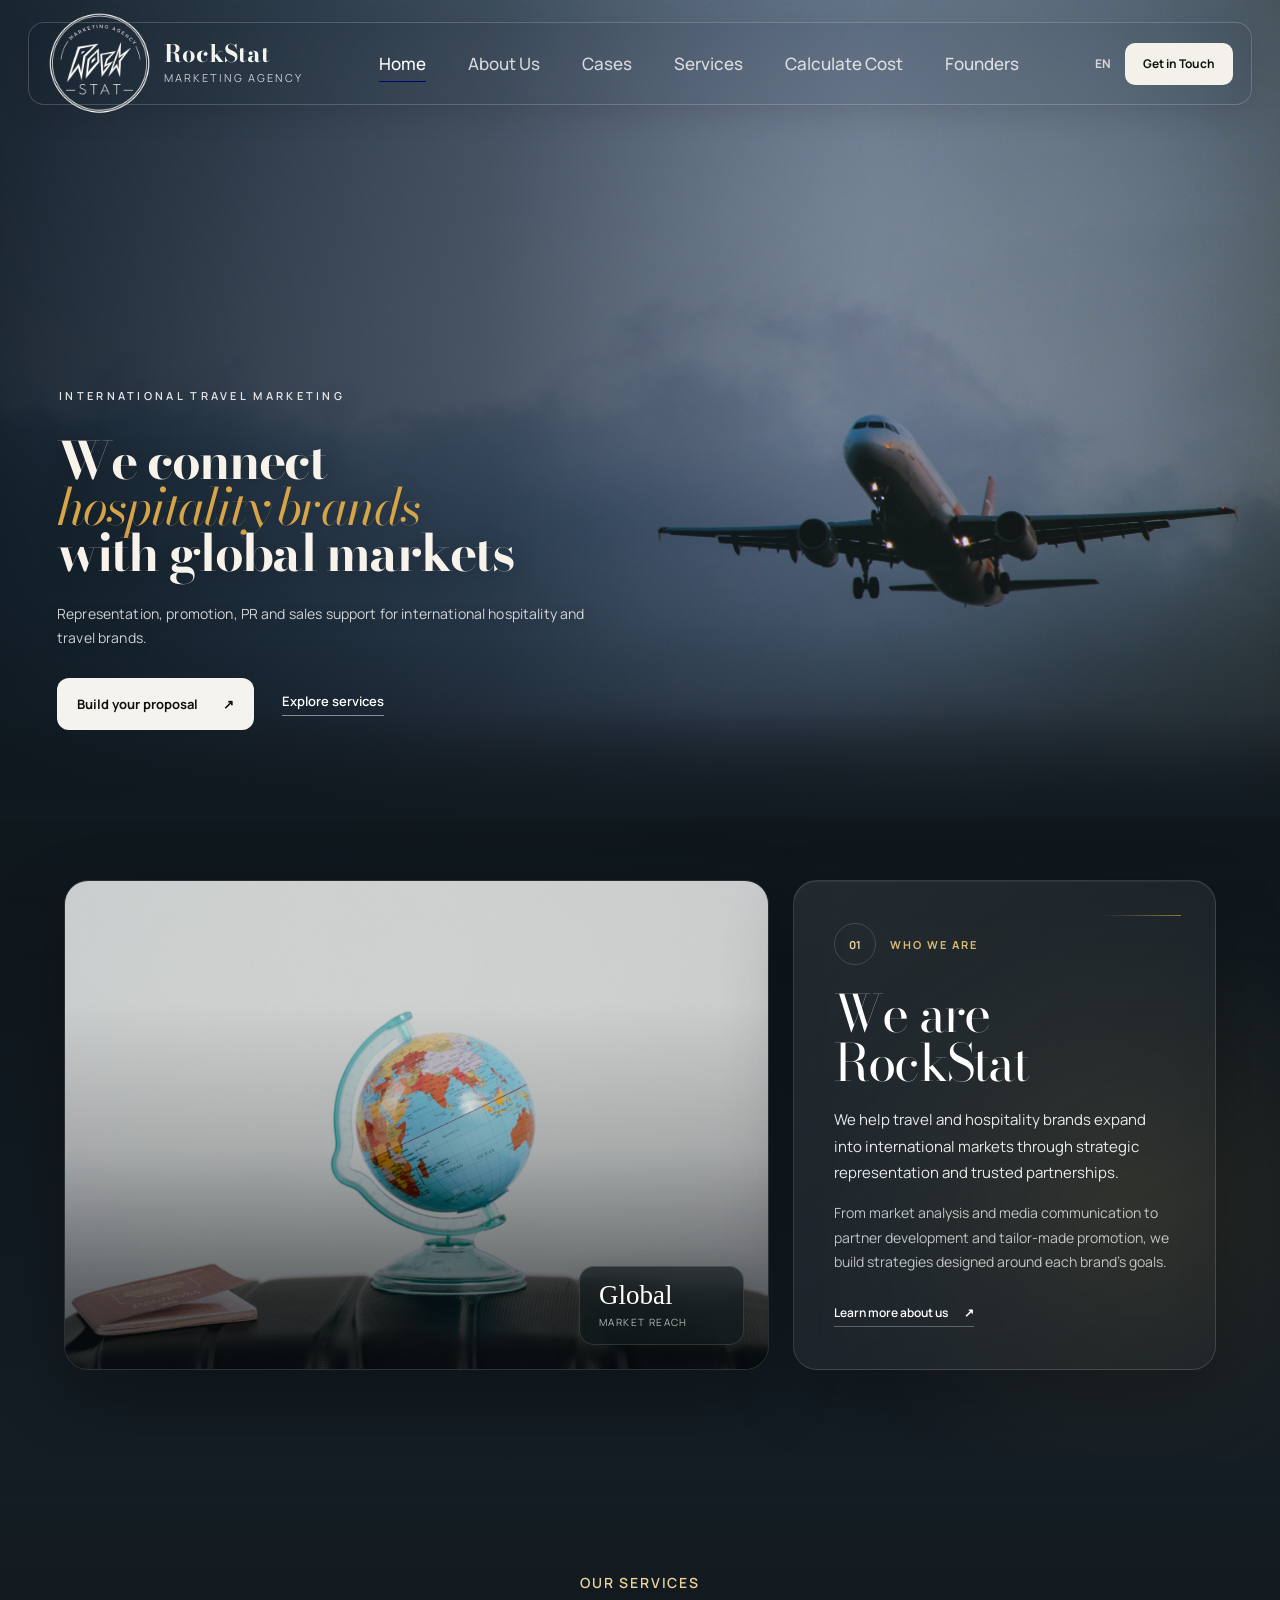
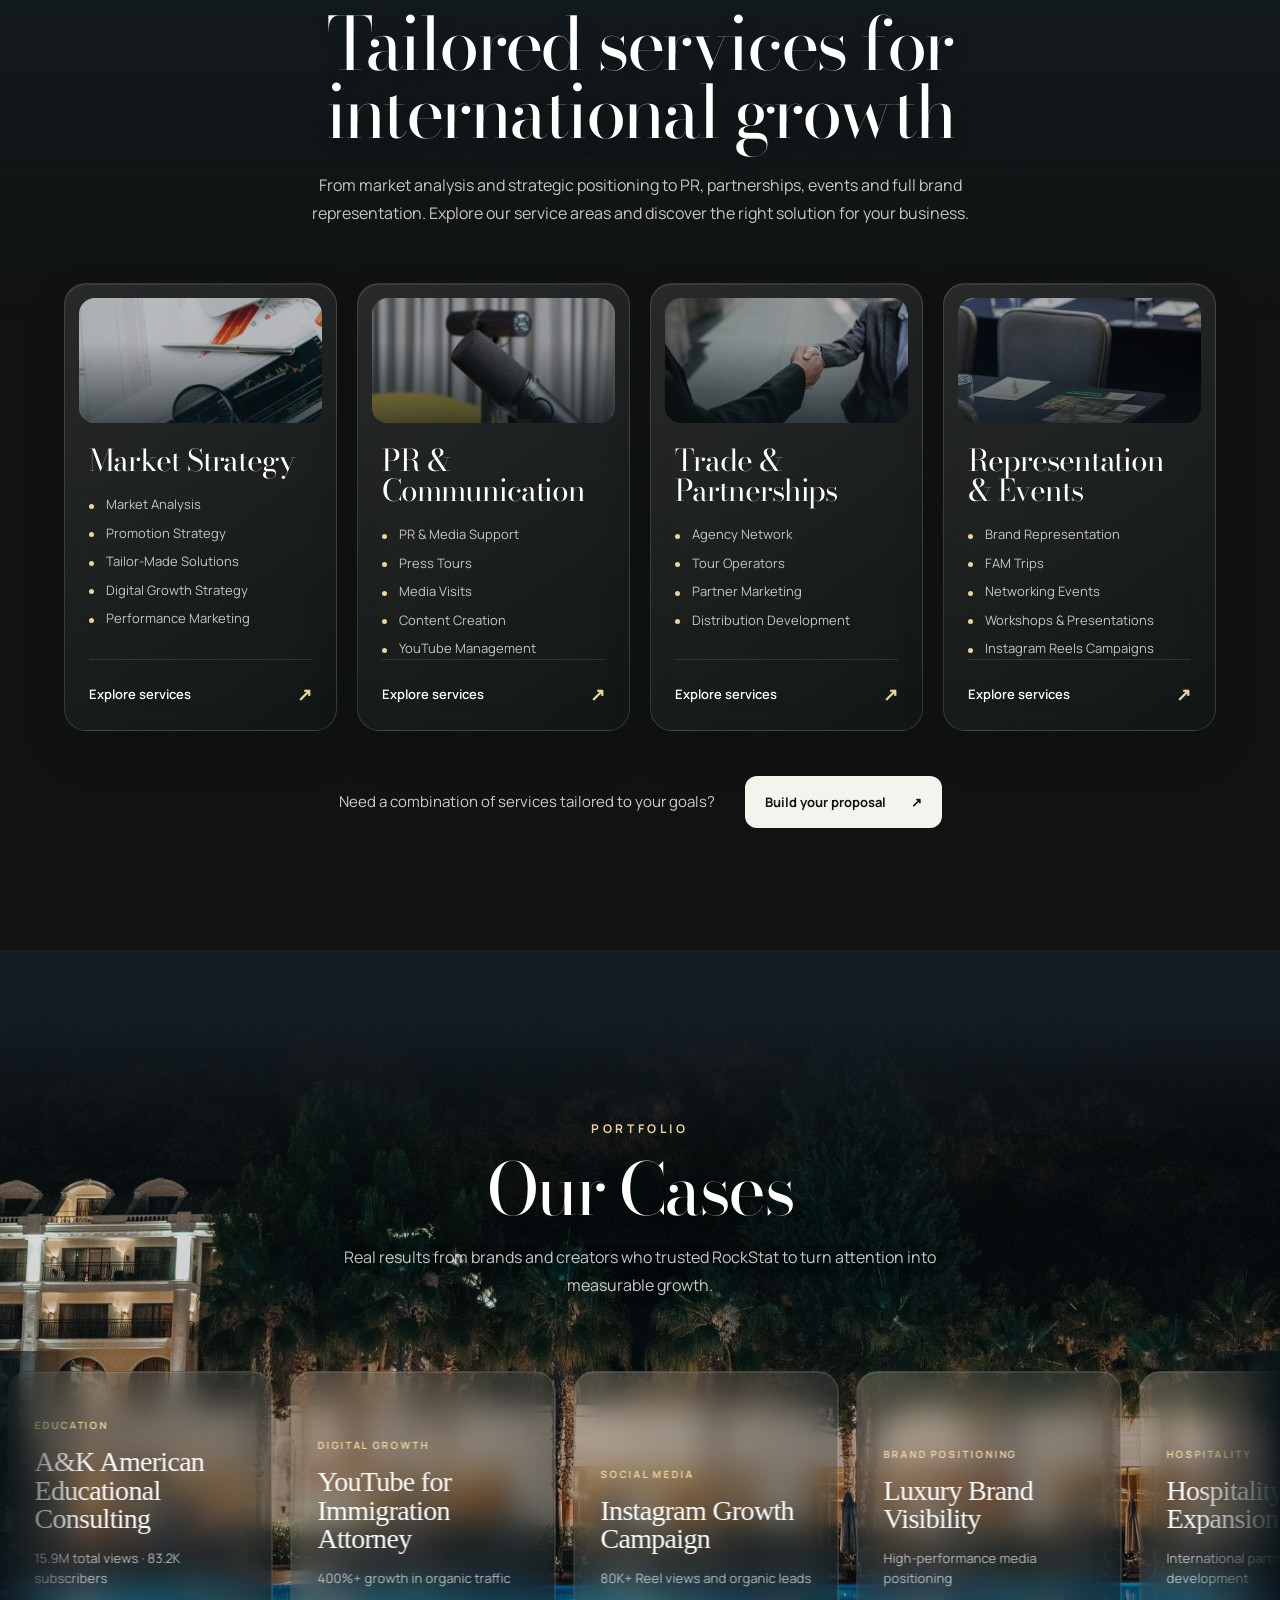
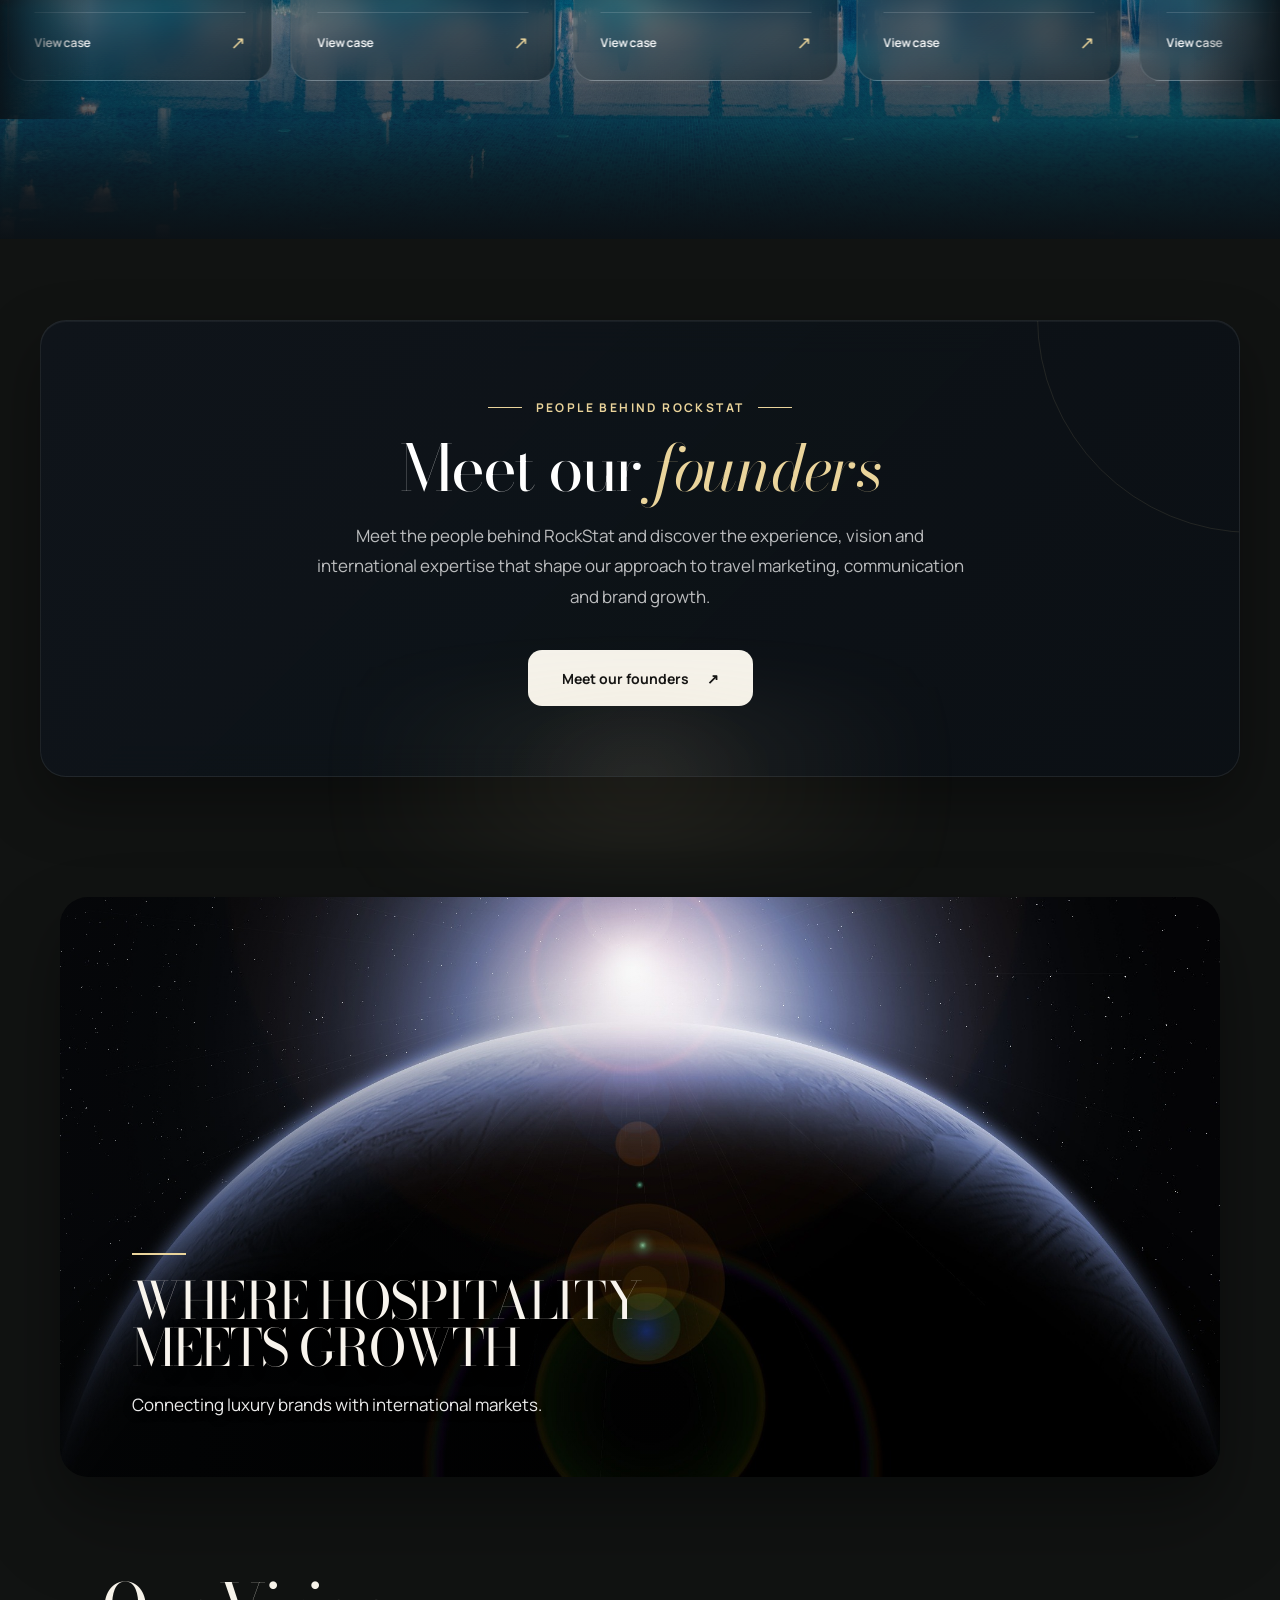
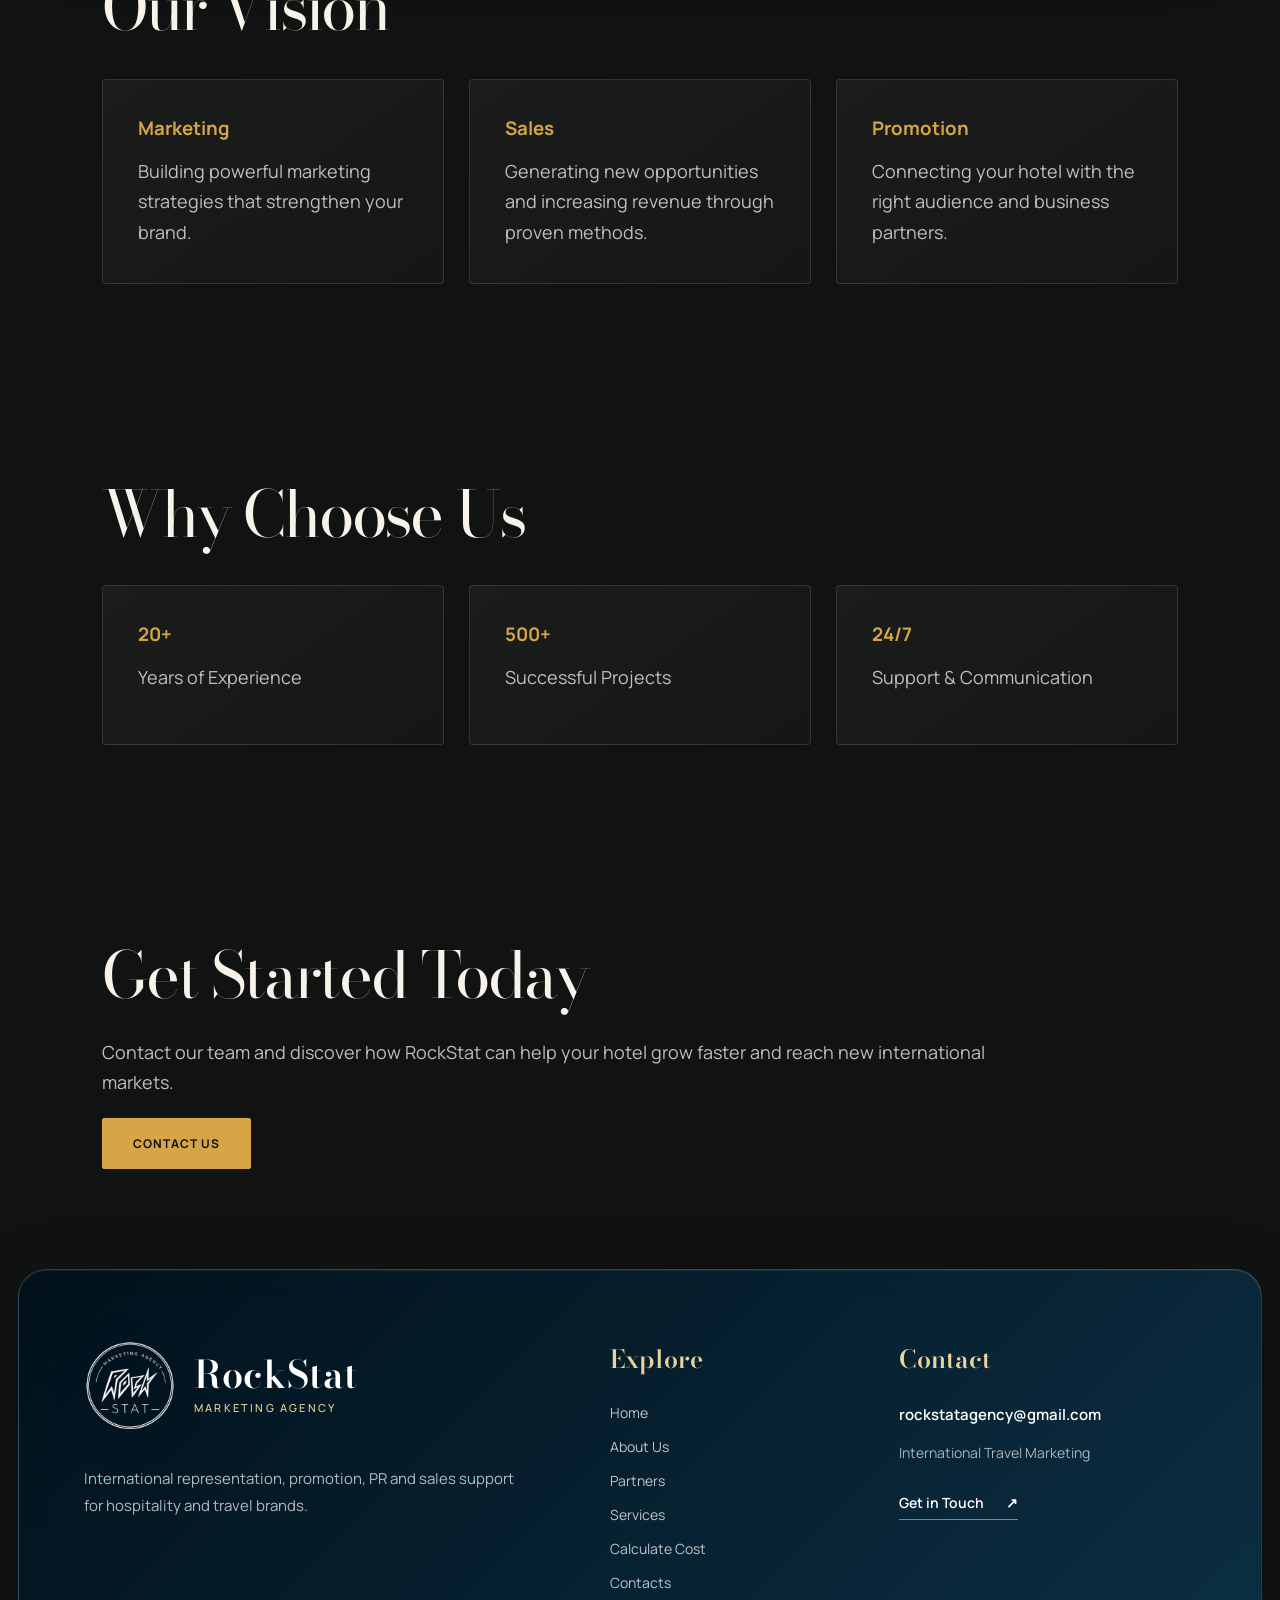
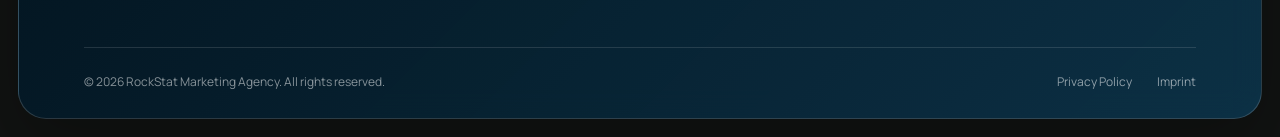
==== commit 3bf2c6e7: "Update print statement from 'Hello' to 'Goodbye'" ====
--- a/index.html
+++ b/index.html
@@ -89,7 +89,7 @@
               About Us
             </a>
 
-            <a href="cases.html">
+            <a href="partners.html">
               Cases
             </a>
 
